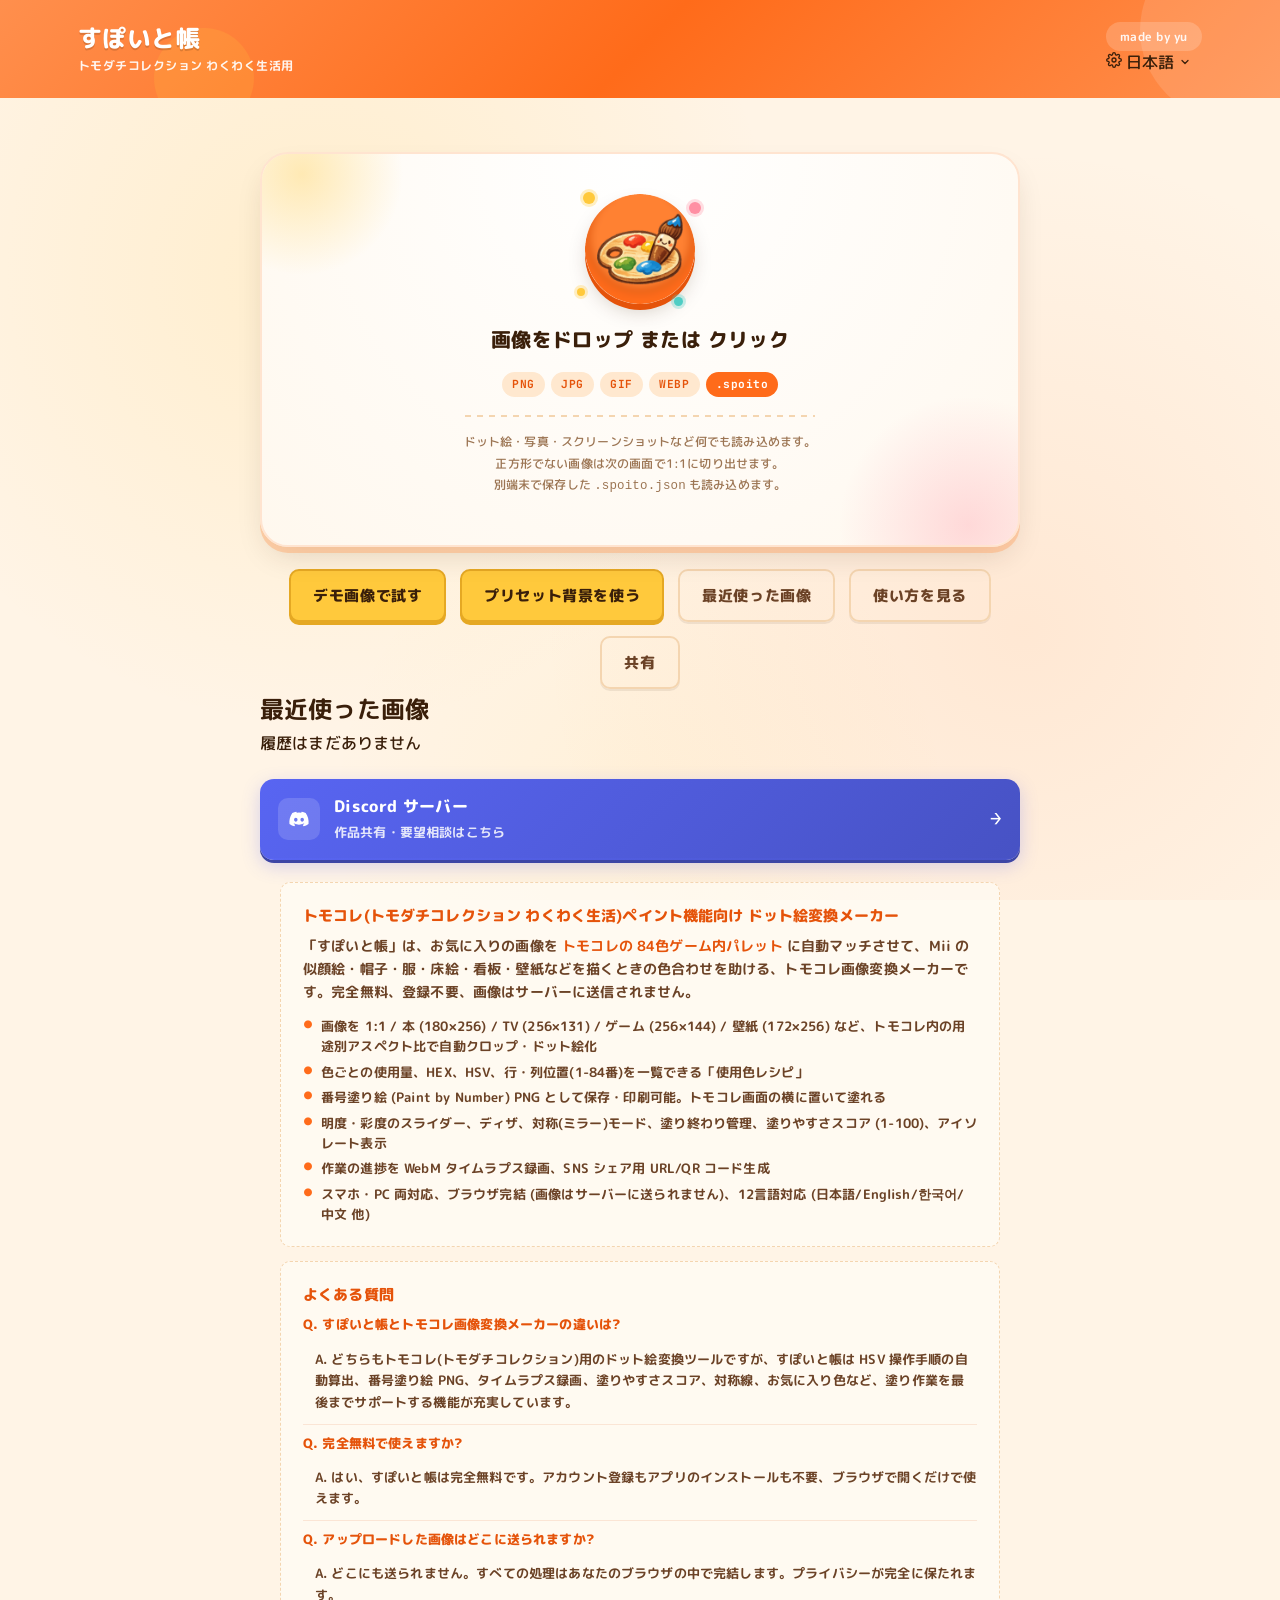
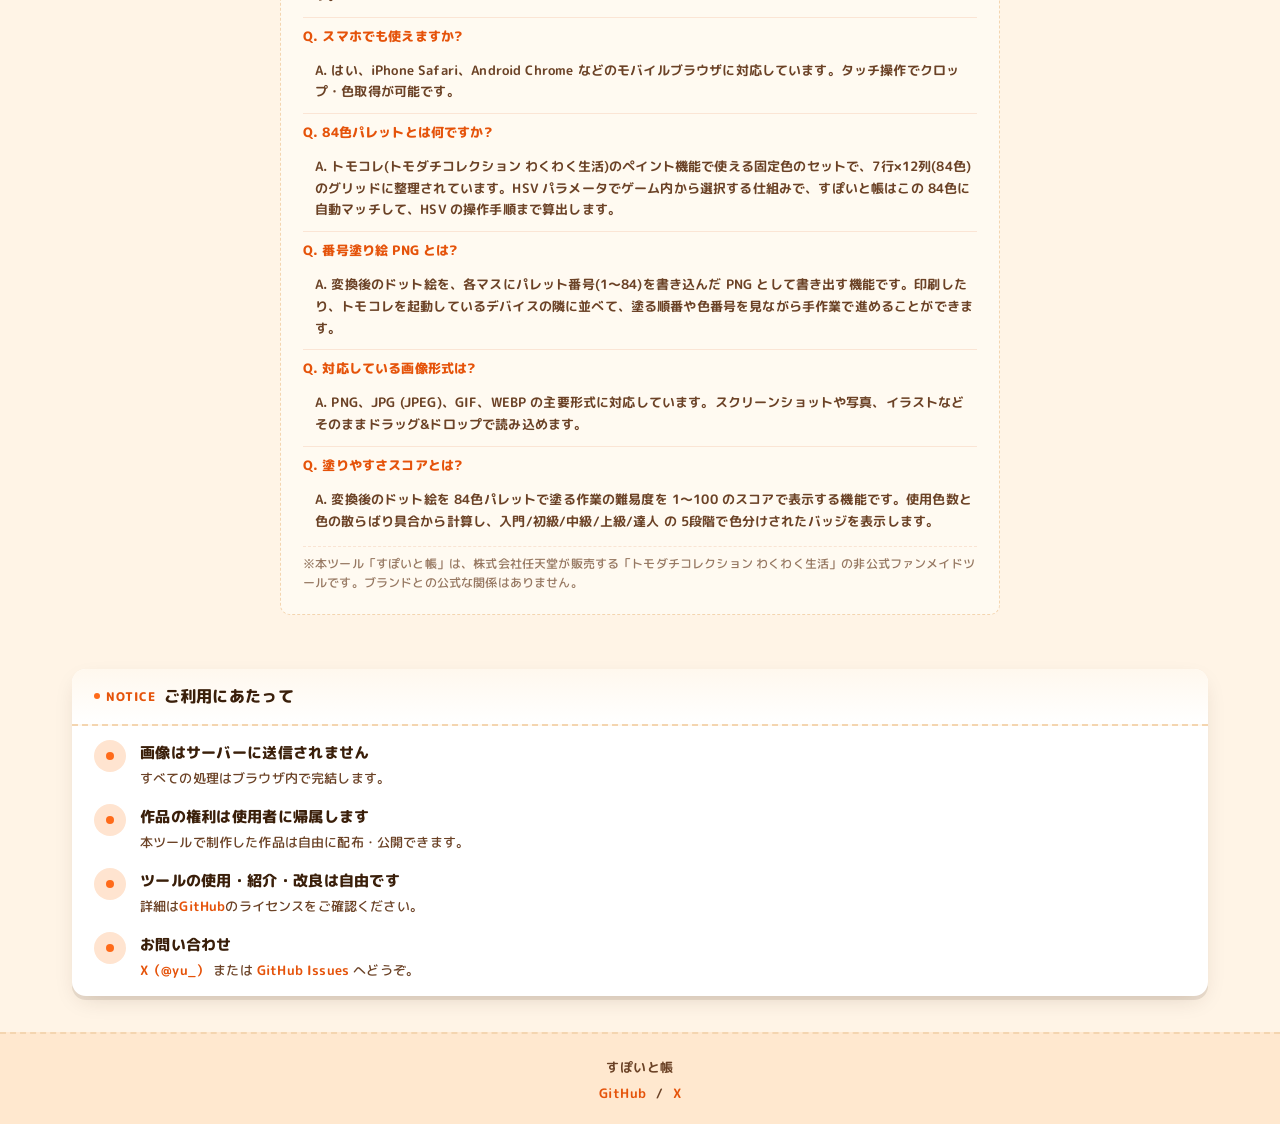
==== index.html @ 7e0ef1f4 "Add files via upload" ====
<!DOCTYPE html>
<html lang="ja">
<head>
  <meta charset="UTF-8">
  <meta name="viewport" content="width=device-width, initial-scale=1.0, viewport-fit=cover">
  <meta name="theme-color" content="#FF6B1A">
  <title data-i18n="meta.title">トモコレ ドット絵変換メーカー｜すぽいと帳【無料・84色パレット】</title>
  <meta name="description" content="トモコレ(トモダチコレクション わくわく生活)の84色パレット対応 ドット絵変換メーカー。画像をワンクリックで Mii 似顔絵・帽子・服・床絵・看板・壁紙用のドット絵に。HSV手順自動算出・番号塗り絵PNG・タイムラプス録画・塗りやすさスコア・対称線・12言語。スマホ対応、ブラウザ完結、画像はサーバーに送られません。完全無料。Tomodachi Life paint palette converter.">
  <meta name="keywords" content="トモコレ,トモダチコレクション,トモコレ ドット絵,トモコレ 画像変換,トモコレ 似顔絵,トモコレ パレット,Tomodachi Life,トモダチライフ,わくわく生活,Mii,似顔絵,ペイント,paint,ペイントツール,パレット,palette,84色,84 colors,ドット絵,pixel art,ピクセルアート,画像変換メーカー,ドット絵変換,ドット絵メーカー,カラーピッカー,color picker,スポイト,spoito,すぽいと,HSV,RGB,HEX,番号塗り絵,paint by number,PBN,色変換,color converter,画像変換,image converter,quantize,quantization,3DS,Nintendo,ペイント機能,カラーパレット,似顔絵 作り方,看板 作り方,壁紙 作り方,服 デザイン,帽子 デザイン,ドット絵 ジェネレーター,pixel art generator,无料,オンラインツール,無料">
  <meta name="author" content="yu08083">
  <meta name="robots" content="index, follow">
  <meta name="googlebot" content="index, follow">

  <link rel="canonical" href="https://yu08083.github.io/Tomodachi-Life-Palette-Tool/">

  <link rel="alternate" hreflang="ja"    href="https://yu08083.github.io/Tomodachi-Life-Palette-Tool/?lang=ja">
  <link rel="alternate" hreflang="en"    href="https://yu08083.github.io/Tomodachi-Life-Palette-Tool/?lang=en">
  <link rel="alternate" hreflang="ko"    href="https://yu08083.github.io/Tomodachi-Life-Palette-Tool/?lang=ko">
  <link rel="alternate" hreflang="fr"    href="https://yu08083.github.io/Tomodachi-Life-Palette-Tool/?lang=fr">
  <link rel="alternate" hreflang="es"    href="https://yu08083.github.io/Tomodachi-Life-Palette-Tool/?lang=es">
  <link rel="alternate" hreflang="zh-TW" href="https://yu08083.github.io/Tomodachi-Life-Palette-Tool/?lang=zh-TW">
  <link rel="alternate" hreflang="zh-CN" href="https://yu08083.github.io/Tomodachi-Life-Palette-Tool/?lang=zh-CN">
  <link rel="alternate" hreflang="de"    href="https://yu08083.github.io/Tomodachi-Life-Palette-Tool/?lang=de">
  <link rel="alternate" hreflang="it"    href="https://yu08083.github.io/Tomodachi-Life-Palette-Tool/?lang=it">
  <link rel="alternate" hreflang="nl"    href="https://yu08083.github.io/Tomodachi-Life-Palette-Tool/?lang=nl">
  <link rel="alternate" hreflang="pt-BR" href="https://yu08083.github.io/Tomodachi-Life-Palette-Tool/?lang=pt-BR">
  <link rel="alternate" hreflang="ru"    href="https://yu08083.github.io/Tomodachi-Life-Palette-Tool/?lang=ru">
  <link rel="alternate" hreflang="x-default" href="https://yu08083.github.io/Tomodachi-Life-Palette-Tool/">

  <meta property="og:type" content="website">
  <meta property="og:site_name" content="すぽいと帳">
  <meta property="og:title" content="トモコレ ドット絵変換メーカー｜すぽいと帳【無料・84色パレット】">
  <meta property="og:description" content="トモコレのペイント機能用、無料の画像→84色パレット変換ツール。Mii 似顔絵・帽子・服・床絵・看板に。HSV 手順、番号塗り絵 PNG、対称線、塗りやすさスコア、タイムラプス録画、12言語対応、ブラウザ完結。">
  <meta property="og:url" content="https://yu08083.github.io/Tomodachi-Life-Palette-Tool/">
  <meta property="og:image" content="https://yu08083.github.io/Tomodachi-Life-Palette-Tool/assets/ogp.png?v=3">
  <meta property="og:image:width" content="1200">
  <meta property="og:image:height" content="630">
  <meta property="og:image:alt" content="すぽいと帳 - Spoito-cho - Palette tool for Tomodachi Life">
  <meta property="og:locale" content="ja_JP">
  <meta property="og:locale:alternate" content="en_US">
  <meta property="og:locale:alternate" content="ko_KR">
  <meta property="og:locale:alternate" content="fr_FR">
  <meta property="og:locale:alternate" content="es_ES">
  <meta property="og:locale:alternate" content="zh_TW">
  <meta property="og:locale:alternate" content="zh_CN">
  <meta property="og:locale:alternate" content="de_DE">
  <meta property="og:locale:alternate" content="it_IT">
  <meta property="og:locale:alternate" content="nl_NL">
  <meta property="og:locale:alternate" content="pt_BR">
  <meta property="og:locale:alternate" content="ru_RU">

  <meta name="twitter:card" content="summary_large_image">
  <meta name="twitter:site" content="@yu_">
  <meta name="twitter:creator" content="@yu_">
  <meta name="twitter:title" content="トモコレ ドット絵変換メーカー｜すぽいと帳【無料・84色パレット】">
  <meta name="twitter:description" content="トモコレ ペイント機能用の画像→ドット絵 変換ツール。Mii 似顔絵・帽子・服・床絵・看板に。84色パレット、番号塗り絵、対称線、難易度スコア、タイムラプス録画。12言語、ブラウザ完結。">
  <meta name="twitter:image" content="https://yu08083.github.io/Tomodachi-Life-Palette-Tool/assets/ogp.png?v=3">
  <meta name="twitter:image:alt" content="すぽいと帳 - Spoito-cho - Palette tool for Tomodachi Life">

  <script type="application/ld+json">
  {
    "@context": "https://schema.org",
    "@type": "WebApplication",
    "name": "すぽいと帳",
    "alternateName": ["Spoito-cho", "Tomodachi Life Palette Tool", "トモダチコレクション ペイント変換", "Tomodachi Life Paint Converter"],
    "url": "https://yu08083.github.io/Tomodachi-Life-Palette-Tool/",
    "description": "トモダチコレクション わくわく生活のペイント機能向け、無料の画像→ドット絵パレット変換ツール。Mii 似顔絵・帽子・服・床絵・看板に。84色パレット自動マッチ、HSV手順、番号塗り絵PNG、明度・彩度調整、グリッド・ルーラー・対称線・塗りやすさスコア・タイムラプス録画。スマホ対応、ブラウザ完結、12言語。",
    "applicationCategory": "DesignApplication",
    "applicationSubCategory": "PixelArtTool",
    "operatingSystem": "Any",
    "browserRequirements": "Requires JavaScript",
    "inLanguage": ["ja", "en", "ko", "fr", "es", "zh-TW", "zh-CN", "de", "it", "nl", "pt-BR", "ru"],
    "keywords": "トモダチコレクション,トモコレ,Tomodachi Life,Mii,ペイント,84色,パレット,ドット絵,pixel art,カラーピッカー,paint by number,番号塗り絵,色変換,quantization",
    "featureList": [
      "84-color palette quantization",
      "Paint-by-numbers PNG export",
      "HSV brightness and saturation adjustment",
      "Mirror axis overlay for symmetric painting",
      "Color isolation and done-tracking",
      "Difficulty score 1-100",
      "WebM time-lapse recording",
      "12-language interface",
      "Browser-only - images never uploaded"
    ],
    "offers": {
      "@type": "Offer",
      "price": "0",
      "priceCurrency": "JPY"
    },
    "author": {
      "@type": "Person",
      "name": "yu08083",
      "url": "https://x.com/yu_"
    },
    "license": "https://github.com/Yu08083/Tomodachi-Life-Palette-Tool/blob/main/LICENSE",
    "image": "https://yu08083.github.io/Tomodachi-Life-Palette-Tool/assets/ogp.png?v=3"
  }
  </script>

  <script type="application/ld+json">
  {
    "@context": "https://schema.org",
    "@type": "WebSite",
    "name": "すぽいと帳",
    "alternateName": "Spoito-cho",
    "url": "https://yu08083.github.io/Tomodachi-Life-Palette-Tool/",
    "inLanguage": ["ja", "en", "ko", "fr", "es", "zh-TW", "zh-CN", "de", "it", "nl", "pt-BR", "ru"],
    "publisher": {
      "@type": "Person",
      "name": "yu08083",
      "url": "https://x.com/yu_",
      "sameAs": [
        "https://x.com/yu_",
        "https://github.com/Yu08083"
      ]
    },
    "sameAs": [
      "https://github.com/Yu08083/Tomodachi-Life-Palette-Tool",
      "https://discord.gg/3tqgcAwVF7"
    ]
  }
  </script>

  <script type="application/ld+json">
  {
    "@context": "https://schema.org",
    "@type": "FAQPage",
    "mainEntity": [
      {
        "@type": "Question",
        "name": "すぽいと帳と他のトモコレ画像変換メーカーとの違いは?",
        "acceptedAnswer": {
          "@type": "Answer",
          "text": "すぽいと帳は、トモコレ(トモダチコレクション)用ドット絵変換ツールの中でも、HSV 操作手順の自動算出、番号塗り絵 PNG、タイムラプス録画、塗りやすさスコア (1-100)、対称(ミラー)モード、お気に入り色、塗り終わり管理、アイソレート表示、12言語対応など、塗り作業を最後までサポートする機能が充実しています。完全無料、登録不要、画像はサーバーに送信されません。"
        }
      },
      {
        "@type": "Question",
        "name": "すぽいと帳ってどんなツールですか?",
        "acceptedAnswer": {
          "@type": "Answer",
          "text": "「すぽいと帳」は、トモコレ(トモダチコレクション わくわく生活)のペイント機能向けに、画像をゲーム内 84色パレットへ自動変換する無料 Web ツールです。Mii の似顔絵、帽子、服、床絵、看板、壁紙などの色合わせを助けます。"
        }
      },
      {
        "@type": "Question",
        "name": "アップロードした画像はサーバーに送信されますか?",
        "acceptedAnswer": {
          "@type": "Answer",
          "text": "いいえ。すべての処理はブラウザ内で完結します。画像が外部に送られることは一切なく、プライバシーが保たれます。"
        }
      },
      {
        "@type": "Question",
        "name": "スマートフォンでも使えますか?",
        "acceptedAnswer": {
          "@type": "Answer",
          "text": "はい。iOS Safari、Android Chrome などのモバイルブラウザで動作するレスポンシブ設計です。タッチでクロップ・色取得が行えます。"
        }
      },
      {
        "@type": "Question",
        "name": "対応している言語は?",
        "acceptedAnswer": {
          "@type": "Answer",
          "text": "日本語、英語、韓国語、フランス語、スペイン語、繁体字中国語、簡体字中国語、ドイツ語、イタリア語、オランダ語、ブラジル ポルトガル語、ロシア語の 12 言語に対応しています。"
        }
      },
      {
        "@type": "Question",
        "name": "番号塗り絵 (Paint by Number) PNG とは何ですか?",
        "acceptedAnswer": {
          "@type": "Answer",
          "text": "変換後の画像を、マス目ごとにパレット番号 (1〜84) が書かれた PNG として書き出す機能です。印刷したりゲーム画面の隣に並べたりして、塗る順番や対応色を見ながら作業できます。"
        }
      },
      {
        "@type": "Question",
        "name": "料金はかかりますか?",
        "acceptedAnswer": {
          "@type": "Answer",
          "text": "完全に無料です。アカウント登録も不要で、ブラウザでサイトを開くだけで使えます。"
        }
      },
      {
        "@type": "Question",
        "name": "塗りやすさスコアとは何ですか?",
        "acceptedAnswer": {
          "@type": "Answer",
          "text": "1〜100 のスコアで、その画像を 84色パレットで塗る作業の大変さを推定する目安です。使用色数 × 色の散らばり具合から計算し、入門・初級・中級・上級・達人の 5 段階で色分け表示されます。"
        }
      }
    ]
  }
  </script>

  <script type="application/ld+json">
  {
    "@context": "https://schema.org",
    "@type": "HowTo",
    "name": "トモダチコレクション ペイント機能で写真をドット絵化する手順",
    "description": "画像をトモダチコレクション わくわく生活のペイント機能で再現できる 84色パレットのドット絵に変換する手順。",
    "totalTime": "PT5M",
    "tool": [{ "@type": "HowToTool", "name": "すぽいと帳 (Web ブラウザ)" }],
    "step": [
      {
        "@type": "HowToStep",
        "position": 1,
        "name": "画像を読み込む",
        "text": "ホーム画面に画像をドラッグ&ドロップするか、ボタンから選択して読み込みます。PNG / JPG / GIF / WEBP に対応。"
      },
      {
        "@type": "HowToStep",
        "position": 2,
        "name": "クロップ (切り出し)",
        "text": "1:1 や本 (180×256) などゲーム内サイズに合わせてアスペクト比を選び、ハンドルで範囲を調整します。"
      },
      {
        "@type": "HowToStep",
        "position": 3,
        "name": "ブラシサイズと調整",
        "text": "ブラシサイズ (4〜32px) を選択。必要に応じて明度・彩度スライダーやディザ設定で色のニュアンスを調整します。"
      },
      {
        "@type": "HowToStep",
        "position": 4,
        "name": "ゲームパレット変換タブで確認",
        "text": "ゲームパレット変換タブに切り替えて、84色マッチ後のドット絵プレビューと、各色のセル数・HEX・行列位置を「使用色レシピ」で確認します。"
      },
      {
        "@type": "HowToStep",
        "position": 5,
        "name": "ドット絵 / 番号塗り絵を保存",
        "text": "ドット絵 PNG または番号塗り絵 PNG をダウンロードし、ゲーム画面の隣で見ながら塗ります。タイムラプス録画も可能です。"
      }
    ]
  }
  </script>

  <link rel="icon" href="https://yu08083.github.io/Tomodachi-Life-Palette-Tool/assets/favicon.png">
  <link rel="icon" type="image/png" sizes="32x32" href="https://yu08083.github.io/Tomodachi-Life-Palette-Tool/assets/favicon-32.png">
  <link rel="icon" type="image/png" sizes="180x180" href="https://yu08083.github.io/Tomodachi-Life-Palette-Tool/assets/favicon-180.png">
  <link rel="icon" type="image/png" sizes="512x512" href="https://yu08083.github.io/Tomodachi-Life-Palette-Tool/assets/favicon.png">
  <link rel="apple-touch-icon" href="https://yu08083.github.io/Tomodachi-Life-Palette-Tool/assets/apple-touch-icon-180.png">
  <link rel="shortcut icon" href="https://yu08083.github.io/Tomodachi-Life-Palette-Tool/assets/favicon.png">
  <link rel="manifest" href="./manifest.json">
  <meta name="apple-mobile-web-app-capable" content="yes">
  <meta name="apple-mobile-web-app-status-bar-style" content="default">
  <meta name="apple-mobile-web-app-title" content="すぽいと帳">
  <meta name="mobile-web-app-capable" content="yes">

  <link rel="preconnect" href="https://fonts.googleapis.com">
  <link rel="preconnect" href="https://fonts.gstatic.com" crossorigin>
  <link rel="dns-prefetch" href="https://fonts.googleapis.com">
  <link rel="dns-prefetch" href="https://fonts.gstatic.com">
  <link rel="preload" as="image" href="./assets/favicon.png" fetchpriority="high">
  <link href="https://fonts.googleapis.com/css2?family=M+PLUS+Rounded+1c:wght@500;700;800&family=JetBrains+Mono:wght@500;700;800&display=swap" rel="stylesheet">

  <link rel="stylesheet" href="./css/base/base.css">
  <link rel="stylesheet" href="./css/base/header.css">
  <link rel="stylesheet" href="./css/layout/panels.css">
  <link rel="stylesheet" href="./css/layout/modal.css">
  <link rel="stylesheet" href="./css/features/upload.css">
  <link rel="stylesheet" href="./css/features/crop.css">
  <link rel="stylesheet" href="./css/features/bg-preset.css">
  <link rel="stylesheet" href="./css/features/canvas.css">
  <link rel="stylesheet" href="./css/features/view-mode.css">
  <link rel="stylesheet" href="./css/features/color-info.css">
  <link rel="stylesheet" href="./css/features/palette.css">
  <link rel="stylesheet" href="./css/features/fullcolor.css">
  <link rel="stylesheet" href="./css/features/recipe.css">
  <link rel="stylesheet" href="./css/features/favorites.css">
  <link rel="stylesheet" href="./css/features/history.css">
  <link rel="stylesheet" href="./css/features/share.css">
  <link rel="stylesheet" href="./css/features/notice.css">
  <link rel="stylesheet" href="./css/layout/mobile.css">
</head>
<body>
  <noscript>
    <div style="max-width:680px;margin:24px auto;padding:24px;background:#FFFCF6;border:2px dashed #FF6B1A;border-radius:12px;font-family:sans-serif;line-height:1.7;color:#3A1F0A">
      <h1 style="margin-top:0;color:#D64004">すぽいと帳 — トモダチコレクション パレット変換ツール</h1>
      <p>このツールは <strong>JavaScript が有効なブラウザ</strong> でご利用ください。</p>
      <p>「すぽいと帳」は、画像をトモダチコレクション わくわく生活の <strong>84色ゲーム内パレット</strong> に自動マッチングする無料 Web ツールです。Mii の似顔絵・帽子・服・床絵・看板・壁紙などをトモコレで描くときの色合わせに便利です。</p>
      <ul>
        <li>画像を 84色パレットへ自動変換</li>
        <li>色ごとの使用量・HEX・行列位置を表示する使用色レシピ</li>
        <li>番号塗り絵 (Paint by Number) PNG 出力</li>
        <li>明度・彩度・ディザ・対称線・塗りやすさスコア</li>
        <li>WebM タイムラプス録画</li>
        <li>スマホ対応、画像はサーバーに送信されません、12言語</li>
      </ul>
      <p>詳細・ソースコード: <a href="https://github.com/Yu08083/Tomodachi-Life-Palette-Tool">GitHub</a></p>
    </div>
  </noscript>

  <header>
    <div class="header-inner">
      <div class="header-title">
        <h1 data-i18n="header.title">すぽいと帳</h1>
        <span class="subtitle" data-i18n="header.subtitle">トモダチコレクション わくわく生活用</span>
      </div>
      <div class="header-tools">
        <span class="header-meta" data-i18n="header.madeBy">made by yu</span>
        <div class="lang-switch" data-i18n-attr-aria-label="lang.label" aria-label="Language">
          <button type="button" class="lang-toggle" aria-haspopup="true" aria-expanded="false" data-i18n-attr-aria-label="lang.label">
            <svg class="lang-icon" width="16" height="16" viewBox="0 0 24 24" fill="none" stroke="currentColor" stroke-width="2" stroke-linecap="round" stroke-linejoin="round" aria-hidden="true">
              <circle cx="12" cy="12" r="3"></circle>
              <path d="M19.4 15a1.65 1.65 0 0 0 .33 1.82l.06.06a2 2 0 0 1 0 2.83 2 2 0 0 1-2.83 0l-.06-.06a1.65 1.65 0 0 0-1.82-.33 1.65 1.65 0 0 0-1 1.51V21a2 2 0 0 1-2 2 2 2 0 0 1-2-2v-.09A1.65 1.65 0 0 0 9 19.4a1.65 1.65 0 0 0-1.82.33l-.06.06a2 2 0 0 1-2.83 0 2 2 0 0 1 0-2.83l.06-.06a1.65 1.65 0 0 0 .33-1.82 1.65 1.65 0 0 0-1.51-1H3a2 2 0 0 1-2-2 2 2 0 0 1 2-2h.09A1.65 1.65 0 0 0 4.6 9a1.65 1.65 0 0 0-.33-1.82l-.06-.06a2 2 0 0 1 0-2.83 2 2 0 0 1 2.83 0l.06.06a1.65 1.65 0 0 0 1.82.33H9a1.65 1.65 0 0 0 1-1.51V3a2 2 0 0 1 2-2 2 2 0 0 1 2 2v.09a1.65 1.65 0 0 0 1 1.51 1.65 1.65 0 0 0 1.82-.33l.06-.06a2 2 0 0 1 2.83 0 2 2 0 0 1 0 2.83l-.06.06a1.65 1.65 0 0 0-.33 1.82V9a1.65 1.65 0 0 0 1.51 1H21a2 2 0 0 1 2 2 2 2 0 0 1-2 2h-.09a1.65 1.65 0 0 0-1.51 1z"></path>
            </svg>
            <span class="lang-current" lang="ja">日本語</span>
            <svg class="lang-caret" width="12" height="12" viewBox="0 0 24 24" fill="none" stroke="currentColor" stroke-width="2.5" stroke-linecap="round" stroke-linejoin="round" aria-hidden="true">
              <polyline points="6 9 12 15 18 9"></polyline>
            </svg>
          </button>
          <div class="lang-menu" role="menu"></div>
        </div>
      </div>
    </div>
  </header>

  <main>
    <section id="upload-section">
      <div id="drop-zone">
        <div class="drop-icon">
          <img class="drop-icon-img" src="./assets/favicon.png" alt="すぽいと帳 アイコン - トモダチコレクション パレット変換ツール" width="80" height="80" decoding="async">
          <span class="drop-sparkle s1"></span>
          <span class="drop-sparkle s2"></span>
          <span class="drop-sparkle s3"></span>
          <span class="drop-sparkle s4"></span>
        </div>
        <p class="drop-title" data-i18n="upload.drop">画像をドロップ または クリック</p>
        <div class="drop-format-tags">
          <span class="format-tag">PNG</span>
          <span class="format-tag">JPG</span>
          <span class="format-tag">GIF</span>
          <span class="format-tag">WEBP</span>
          <span class="format-tag format-tag-special">.spoito</span>
        </div>
        <div class="drop-divider"></div>
        <p class="drop-note" data-i18n-html="upload.noteHtml">
          ドット絵・写真・スクリーンショットなど何でも読み込めます。<br>
          正方形でない画像は次の画面で1:1に切り出せます。<br>
          別端末で保存した <code>.spoito.json</code> も読み込めます。
        </p>
        <input type="file" id="file-input" accept="image/*,.json,application/json" hidden>
      </div>
      <div class="top-buttons">
        <button class="btn accent" id="demo-btn" data-i18n="upload.demo">デモ画像で試す</button>
        <button class="btn accent" id="bg-preset-mode-btn" data-i18n="bg.openMode">プリセット背景を使う</button>
        <button class="btn ghost" onclick="openModal('modal-history')" data-i18n="history.title" id="history-open-btn">最近使った画像</button>
        <button class="btn ghost" onclick="openModal('modal-guide')" data-i18n="upload.guide">使い方を見る</button>
        <button class="btn ghost" id="share-btn-top" onclick="openModal('modal-share')" data-i18n="share.button">共有</button>
      </div>

      <div id="history-section" class="history-section history-empty-state">
        <div class="history-header">
          <h2 class="history-title" data-i18n="history.title">最近使った画像</h2>
          <button type="button" id="history-clear-btn" class="history-clear-btn hidden" data-i18n="history.clear">履歴をすべて削除</button>
        </div>
        <p id="history-empty" class="history-empty" data-i18n="history.empty">履歴はまだありません</p>
        <div id="history-list" class="history-list"></div>
      </div>

      <a class="discord-banner" href="https://discord.gg/3tqgcAwVF7" target="_blank" rel="noopener">
        <span class="discord-banner-icon" aria-hidden="true">
          <svg viewBox="0 0 24 24" width="22" height="22" fill="currentColor"><path d="M19.27 5.33C17.94 4.71 16.5 4.26 15 4a.09.09 0 0 0-.07.03c-.18.33-.39.76-.53 1.09a16.09 16.09 0 0 0-4.8 0c-.14-.34-.35-.76-.54-1.09c-.01-.02-.04-.03-.07-.03c-1.5.26-2.93.71-4.27 1.33c-.01 0-.02.01-.03.02c-2.72 4.07-3.47 8.03-3.1 11.95c0 .02.01.04.03.05c1.8 1.32 3.53 2.12 5.24 2.65c.03.01.06 0 .07-.02c.4-.55.76-1.13 1.07-1.74c.02-.04 0-.08-.04-.09c-.57-.22-1.11-.48-1.64-.78c-.04-.02-.04-.08-.01-.11c.11-.08.22-.17.33-.25c.02-.02.05-.02.07-.01c3.44 1.57 7.15 1.57 10.55 0c.02-.01.05-.01.07.01c.11.09.22.17.33.26c.04.03.04.09-.01.11c-.52.31-1.07.56-1.64.78c-.04.01-.05.06-.04.09c.32.61.68 1.19 1.07 1.74c.03.01.06.02.09.01c1.72-.53 3.45-1.33 5.25-2.65c.02-.01.03-.03.03-.05c.44-4.53-.73-8.46-3.1-11.95c-.01-.01-.02-.02-.04-.02zM8.52 14.91c-1.03 0-1.89-.95-1.89-2.12s.84-2.12 1.89-2.12c1.06 0 1.9.96 1.89 2.12c0 1.17-.84 2.12-1.89 2.12zm6.97 0c-1.03 0-1.89-.95-1.89-2.12s.84-2.12 1.89-2.12c1.06 0 1.9.96 1.89 2.12c0 1.17-.83 2.12-1.89 2.12z"/></svg>
        </span>
        <span class="discord-banner-text">
          <span class="discord-banner-title" data-i18n="upload.discordTitle">Discord サーバー</span>
          <span class="discord-banner-sub" data-i18n="upload.discordSub">作品共有・要望相談はこちら</span>
        </span>
        <span class="discord-banner-arrow" aria-hidden="true">→</span>
      </a>

      <section class="seo-intro">
        <h2 class="seo-intro-h" data-i18n="seo.heading">トモコレ(トモダチコレクション わくわく生活)ペイント機能向け ドット絵変換メーカー</h2>
        <p class="seo-intro-lead" data-i18n-html="seo.lead">「すぽいと帳」は、お気に入りの画像を <strong>トモコレの 84色ゲーム内パレット</strong> に自動マッチさせて、Mii の似顔絵・帽子・服・床絵・看板・壁紙などを描くときの色合わせを助ける、トモコレ画像変換メーカーです。完全無料、登録不要、画像はサーバーに送信されません。</p>
        <ul class="seo-feature-list">
          <li data-i18n-html="seo.f1">画像を <strong>1:1 / 本 (180×256) / TV (256×131) / ゲーム (256×144) / 壁紙 (172×256)</strong> など、トモコレ内の用途別アスペクト比で自動クロップ・ドット絵化</li>
          <li data-i18n="seo.f2">色ごとの使用量、HEX、HSV、行・列位置(1-84番)を一覧できる「使用色レシピ」</li>
          <li data-i18n-html="seo.f3"><strong>番号塗り絵 (Paint by Number) PNG</strong> として保存・印刷可能。トモコレ画面の横に置いて塗れる</li>
          <li data-i18n="seo.f4">明度・彩度のスライダー、ディザ、対称(ミラー)モード、塗り終わり管理、塗りやすさスコア (1-100)、アイソレート表示</li>
          <li data-i18n-html="seo.f5">作業の進捗を <strong>WebM タイムラプス録画</strong>、SNS シェア用 URL/QR コード生成</li>
          <li data-i18n="seo.f6">スマホ・PC 両対応、ブラウザ完結 (画像はサーバーに送られません)、12言語対応 (日本語/English/한국어/中文 他)</li>
        </ul>
      </section>

      <section class="seo-faq" aria-labelledby="seo-faq-h">
        <h2 id="seo-faq-h" class="seo-intro-h" data-i18n="seoFaq.heading">よくある質問</h2>
        <dl class="seo-faq-list">
          <dt data-i18n="seoFaq.q1">Q. すぽいと帳とトモコレ画像変換メーカーの違いは?</dt>
          <dd data-i18n="seoFaq.a1">A. どちらもトモコレ(トモダチコレクション)用のドット絵変換ツールですが、すぽいと帳は HSV 操作手順の自動算出、番号塗り絵 PNG、タイムラプス録画、塗りやすさスコア、対称線、お気に入り色など、塗り作業を最後までサポートする機能が充実しています。</dd>

          <dt data-i18n="seoFaq.q2">Q. 完全無料で使えますか?</dt>
          <dd data-i18n="seoFaq.a2">A. はい、すぽいと帳は完全無料です。アカウント登録もアプリのインストールも不要、ブラウザで開くだけで使えます。</dd>

          <dt data-i18n="seoFaq.q3">Q. アップロードした画像はどこに送られますか?</dt>
          <dd data-i18n="seoFaq.a3">A. どこにも送られません。すべての処理はあなたのブラウザの中で完結します。プライバシーが完全に保たれます。</dd>

          <dt data-i18n="seoFaq.q4">Q. スマホでも使えますか?</dt>
          <dd data-i18n="seoFaq.a4">A. はい、iPhone Safari、Android Chrome などのモバイルブラウザに対応しています。タッチ操作でクロップ・色取得が可能です。</dd>

          <dt data-i18n="seoFaq.q5">Q. 84色パレットとは何ですか?</dt>
          <dd data-i18n="seoFaq.a5">A. トモコレ(トモダチコレクション わくわく生活)のペイント機能で使える固定色のセットで、7行×12列(84色)のグリッドに整理されています。HSV パラメータでゲーム内から選択する仕組みで、すぽいと帳はこの 84色に自動マッチして、HSV の操作手順まで算出します。</dd>

          <dt data-i18n="seoFaq.q6">Q. 番号塗り絵 PNG とは?</dt>
          <dd data-i18n="seoFaq.a6">A. 変換後のドット絵を、各マスにパレット番号(1〜84)を書き込んだ PNG として書き出す機能です。印刷したり、トモコレを起動しているデバイスの隣に並べて、塗る順番や色番号を見ながら手作業で進めることができます。</dd>

          <dt data-i18n="seoFaq.q7">Q. 対応している画像形式は?</dt>
          <dd data-i18n="seoFaq.a7">A. PNG、JPG (JPEG)、GIF、WEBP の主要形式に対応しています。スクリーンショットや写真、イラストなどそのままドラッグ&ドロップで読み込めます。</dd>

          <dt data-i18n="seoFaq.q8">Q. 塗りやすさスコアとは?</dt>
          <dd data-i18n="seoFaq.a8">A. 変換後のドット絵を 84色パレットで塗る作業の難易度を 1〜100 のスコアで表示する機能です。使用色数と色の散らばり具合から計算し、入門/初級/中級/上級/達人 の 5段階で色分けされたバッジを表示します。</dd>
        </dl>
        <p class="seo-faq-note" data-i18n="seoFaq.note">※本ツール「すぽいと帳」は、株式会社任天堂が販売する「トモダチコレクション わくわく生活」の非公式ファンメイドツールです。ブランドとの公式な関係はありません。</p>
      </section>
    </section>

    <section id="crop-section" class="hidden">
      <div class="crop-panel">
        <div class="crop-header">
          <span class="label" data-i18n="crop.label">CROP</span>
          <h2 data-i18n="crop.title">画像を切り出す</h2>
          <p data-i18n-html="crop.descHtml">角の□ハンドルでサイズ変更、内側ドラッグで位置調整。<br>
             下のアスペクト比から、ゲーム内で使う用途に合わせて選んでください。</p>
        </div>
        <div class="crop-info-bar" id="crop-info">---</div>
        <div class="crop-aspect-bar">
          <span class="crop-aspect-label" data-i18n="crop.aspectLabel">アスペクト</span>
          <div class="crop-aspect-buttons">
            <button class="crop-aspect-btn active" data-aspect="1:1"  data-i18n="crop.aspect11">1:1 (256×256)</button>
            <button class="crop-aspect-btn"        data-aspect="book" data-i18n="crop.aspectBook">本 180×256</button>
            <button class="crop-aspect-btn"        data-aspect="tv"   data-i18n="crop.aspectTV">TV 256×131</button>
            <button class="crop-aspect-btn"        data-aspect="game" data-i18n="crop.aspectGame">ゲーム 256×144</button>
            <button class="crop-aspect-btn"        data-aspect="wall" data-i18n="crop.aspectWall">壁紙 172×256</button>
          </div>
        </div>
        <div class="crop-transform-bar">
          <button class="btn small ghost" id="crop-flip-h-btn" data-i18n="crop.flipH">左右反転</button>
          <button class="btn small ghost" id="crop-flip-v-btn" data-i18n="crop.flipV">上下反転</button>
          <button class="btn small ghost" id="crop-rotate-btn" data-i18n="crop.rotate">90°回転</button>
        </div>
        <div id="crop-canvas-wrap">
          <canvas id="crop-canvas"></canvas>
        </div>
        <div class="crop-buttons">
          <button class="btn primary" id="crop-apply-btn"  data-i18n="crop.confirm">この範囲で確定</button>
          <button class="btn"         id="crop-cancel-btn" data-i18n="crop.skip">切り出さずに使う</button>
          <button class="btn ghost tertiary" id="crop-reset-btn" data-i18n="crop.reset">中央リセット</button>
        </div>
      </div>
    </section>

    <section id="bg-preset-section" class="hidden">
      <div class="bg-preset-panel">
        <div class="bg-preset-header">
          <span class="label" data-i18n="bg.label">PRESET</span>
          <h2 data-i18n="bg.title">プリセット背景に画像を貼り付ける</h2>
          <p data-i18n-html="bg.descHtml">プリセット背景を選んで、青い領域ごとに画像をアップロード。<br>
             プレビューの番号付き領域をクリックでも個別アップロードできます。</p>
        </div>

        <div class="bg-preset-pickers">
          <div class="bg-picker-row">
            <label data-i18n="bg.categoryLabel">カテゴリ</label>
            <select id="bg-category-select"></select>
          </div>
          <div class="bg-picker-row">
            <label data-i18n="bg.presetLabel">プリセット</label>
            <select id="bg-preset-select"></select>
          </div>
        </div>

        <div id="bg-preset-preview-wrap">
          <canvas id="bg-preset-preview"></canvas>
        </div>

        <div id="bg-place-toolbar" class="hidden">
          <div class="bg-place-info">
            <span class="bg-place-badge-show" id="bg-place-badge">1</span>
            <span class="bg-place-text">
              <span class="bg-place-title" data-i18n="bg.placeTitle">領域に画像を配置</span>
              <span class="bg-place-hint" data-i18n="bg.placeHint">ドラッグで移動 / ホイール・ピンチで拡縮</span>
            </span>
            <span class="bg-place-filename" id="bg-place-filename"></span>
          </div>
          <div class="bg-place-controls">
            <button class="btn small ghost" id="bg-place-zoom-out" aria-label="zoom out">−</button>
            <button class="btn small ghost" id="bg-place-zoom-in"  aria-label="zoom in">+</button>
            <button class="btn small ghost" id="bg-place-reset"    data-i18n="bg.placeReset">中央</button>
            <button class="btn small"       id="bg-place-cancel"   data-i18n="bg.placeCancel">キャンセル</button>
            <button class="btn small primary" id="bg-place-confirm" data-i18n="bg.placeConfirm">配置確定</button>
          </div>
        </div>

        <div id="bg-preset-slots"></div>

        <div class="bg-preset-controls">
          <label data-i18n="bg.gridLabel">解像度</label>
          <select id="bg-preset-grid">
            <option value="16">16</option>
            <option value="24">24</option>
            <option value="32">32</option>
            <option value="48">48</option>
            <option value="64" selected>64</option>
            <option value="96">96</option>
            <option value="128">128</option>
            <option value="192">192</option>
            <option value="256">256</option>
          </select>
          <label class="bg-dither-toggle">
            <input type="checkbox" id="bg-preset-dither">
            <span data-i18n="bg.dither">ディザ</span>
          </label>
          <button class="btn primary" id="bg-preset-generate" data-i18n="bg.generate">レシピを見る</button>
        </div>

        <div class="bg-preset-bottom">
          <button class="btn ghost" id="bg-preset-back" data-i18n="bg.back">アップロード画面に戻る</button>
        </div>
      </div>
    </section>

    <section id="main-content" class="hidden">
      <div class="content-grid">

        <div class="panel" id="image-panel">
          <div class="panel-header">
            <div class="panel-header-left">
              <span class="panel-title" data-i18n="viewer.labelJa">画像ビューア</span>
              <span class="panel-subtitle" data-i18n="viewer.labelEn">image viewer</span>
            </div>
            <div class="header-controls">
              <div class="mode-toggle">
                <button id="mode-select-btn" class="mode-btn active" onclick="setInteractionMode('select')" data-i18n="viewer.select">選択</button>
                <button id="mode-move-btn"   class="mode-btn"        onclick="setInteractionMode('move')"   data-i18n="viewer.move">移動</button>
              </div>
              <button id="ruler-btn" class="tool-btn" onclick="toggleRuler()" data-i18n="viewer.ruler">ルーラー</button>
              <div class="grid-control">
                <button id="grid-btn"  class="tool-btn" onclick="toggleGrid()"  data-i18n="viewer.grid">グリッド</button>
                <div class="grid-sub-toggle hidden" id="grid-sub-toggle">
                  <button class="grid-sub-btn active" data-sub="8">8</button>
                  <button class="grid-sub-btn"        data-sub="16">16</button>
                </div>
              </div>
              <div class="mirror-control">
                <button id="mirror-btn" class="tool-btn" onclick="toggleMirror()" data-i18n="viewer.mirror">対称</button>
                <div class="mirror-sub-toggle hidden" id="mirror-sub-toggle">
                  <button class="mirror-sub-btn active" data-mirror="v"    title="左右対称">↔</button>
                  <button class="mirror-sub-btn"        data-mirror="h"    title="上下対称">↕</button>
                  <button class="mirror-sub-btn"        data-mirror="both" title="4方向">✚</button>
                </div>
              </div>
              <button id="isolate-btn-header" class="tool-btn isolate-btn isolate-btn-mobile-only" type="button"
                      onclick="toggleIsolate()"
                      data-i18n="color.isolateOffShort">色だけ</button>
              <button id="done-btn-header" class="tool-btn done-btn done-btn-mobile-only" type="button"
                      onclick="toggleDoneColor()"
                      data-i18n="color.markDoneOffShort">塗終</button>
              <button class="tool-btn" onclick="openModal('modal-guide')" data-i18n="viewer.help">使い方</button>
              <button class="tool-btn share-btn-tool" id="share-work-btn" data-i18n="share.shareWork" data-i18n-attr-aria-label="share.shareWork" aria-label="作品を共有">作品を共有</button>
              <div class="zoom-controls">
                <button id="zoom-out" class="zoom-btn" data-i18n-attr-aria-label="aria.zoomOut" aria-label="ズームアウト">−</button>
                <span id="zoom-label">1×</span>
                <button id="zoom-in"  class="zoom-btn" data-i18n-attr-aria-label="aria.zoomIn"  aria-label="ズームイン">＋</button>
              </div>
            </div>
          </div>

          <nav class="view-tabs" aria-label="表示モード切替" role="tablist">
            <button id="view-original-btn"  class="view-tab active" role="tab" aria-selected="true"  data-i18n="view.original">原画</button>
            <button id="view-converted-btn" class="view-tab"        role="tab" aria-selected="false" data-i18n="view.converted">ゲームパレット変換</button>
          </nav>

          <div id="convert-controls" class="hidden">
            <div class="cv-row">
              <span class="cv-label" data-i18n="view.brushSize">ブラシサイズ</span>
              <div class="brush-mode-tabs">
                <button class="brush-mode-tab active" data-mode="pp"     data-i18n="view.brushModePP">ゲーム準拠</button>
                <button class="brush-mode-tab"        data-mode="smooth" data-i18n="view.brushModeSmooth">中間サイズ</button>
              </div>
            </div>
            <div class="brush-row" data-mode="pp">
              <button class="brush-pill"        data-size="64"><span class="brush-dot" style="--d:4px"></span><span class="brush-px">4px</span></button>
              <button class="brush-pill active" data-size="32"><span class="brush-dot" style="--d:8px"></span><span class="brush-px">8px</span></button>
              <button class="brush-pill"        data-size="16"><span class="brush-dot" style="--d:14px"></span><span class="brush-px">16px</span></button>
              <button class="brush-pill"        data-size="8"><span class="brush-dot" style="--d:22px"></span><span class="brush-px">32px</span></button>
            </div>
            <div class="brush-row hidden" data-mode="smooth">
              <button class="brush-pill" data-size="256"><span class="brush-dot" style="--d:2px"></span><span class="brush-px">1px</span></button>
              <button class="brush-pill" data-size="128"><span class="brush-dot" style="--d:3px"></span><span class="brush-px">2px</span></button>
              <button class="brush-pill" data-size="85"><span class="brush-dot" style="--d:4px"></span><span class="brush-px">3px</span></button>
              <button class="brush-pill" data-size="37"><span class="brush-dot" style="--d:7px"></span><span class="brush-px">7px</span></button>
              <button class="brush-pill" data-size="20"><span class="brush-dot" style="--d:12px"></span><span class="brush-px">13px</span></button>
              <button class="brush-pill" data-size="13"><span class="brush-dot" style="--d:18px"></span><span class="brush-px">19px</span></button>
              <button class="brush-pill" data-size="9"><span class="brush-dot" style="--d:22px"></span><span class="brush-px">27px</span></button>
            </div>
            <div class="brush-info">
              <span class="brush-info-text" id="brush-status">ブラシ 8px ・ 32×32マス</span>
              <span class="cv-hint" data-i18n="view.brushHint">小さい＝細かい・大きい＝ざっくり</span>
            </div>
            <div class="cv-row">
              <span class="cv-label" data-i18n="view.ditherLabel">オプション</span>
              <label class="cv-toggle">
                <input type="checkbox" id="dither-toggle">
                <span data-i18n="view.dither">ディザ（誤差拡散）</span>
              </label>
              <label class="cv-toggle">
                <input type="checkbox" id="pbn-grid-toggle">
                <span data-i18n="view.pbnGrid">番号塗り絵にマス目強調</span>
              </label>
              <span class="cv-hint" data-i18n="view.ditherHint">写真やグラデーションは ON 推奨</span>
            </div>
            <div class="cv-row hsv-row">
              <span class="cv-label" data-i18n="view.adjustLabel">画像調整</span>
              <div class="hsv-group">
                <label class="hsv-slider">
                  <span class="hsv-name" data-i18n="view.brightness">明るさ</span>
                  <input type="range" id="brightness-slider" min="-50" max="50" step="1" value="0">
                  <span class="hsv-value" id="brightness-value">0</span>
                </label>
                <label class="hsv-slider">
                  <span class="hsv-name" data-i18n="view.saturation">鮮やかさ</span>
                  <input type="range" id="saturation-slider" min="-50" max="50" step="1" value="0">
                  <span class="hsv-value" id="saturation-value">0</span>
                </label>
                <button id="hsv-reset-btn" class="hsv-reset" data-i18n="view.adjustReset">リセット</button>
              </div>
            </div>
          </div>

          <div class="img-info-bar">
            <span class="info-key" data-i18n="imgInfo.size">SIZE</span><span id="img-info">---</span>
          </div>

          <div class="canvas-selection-pill hidden" id="canvas-selection-pill" aria-hidden="true">
            <span class="csp-swatch" id="csp-swatch"></span>
            <span class="csp-pos" id="csp-pos">-</span>
            <span class="csp-sep">/</span>
            <span class="csp-seq" id="csp-seq">-</span>
          </div>
          <div class="canvas-wrapper" id="canvas-wrapper">
            <div class="canvas-stage" id="canvas-stage">
              <div class="ruler-corner" id="ruler-corner"></div>
              <div class="ruler-top"    id="ruler-top"></div>
              <div class="ruler-left"   id="ruler-left"></div>
              <div class="canvas-frame" id="canvas-frame">
                <canvas id="pixel-canvas"></canvas>
                <canvas id="overlay-canvas" style="pointer-events:none"></canvas>
              </div>
            </div>
          </div>

          <div class="canvas-hint" data-i18n="canvasHint">
            ピクセルをクリック / タップして色を取得
          </div>

          <div class="image-actions">
            <button id="download-btn"     class="btn primary hidden" data-i18n-html="view.savePng">ドット絵を<wbr>保存</button>
            <button id="download-pbn-btn" class="btn accent hidden"  data-i18n-html="view.saveNumbered">番号塗り絵を<wbr>保存</button>
            <button id="timelapse-btn"    class="btn ghost timelapse-btn" type="button" onclick="toggleTimelapse()" data-i18n="view.tlStart">タイムラプス録画</button>
            <span id="tl-elapsed" class="tl-elapsed hidden"></span>
            <button id="recrop-btn"       class="btn ghost hidden"   data-i18n-html="view.recrop">クロップ<wbr>やり直し</button>
            <button id="reset-btn"        class="btn ghost"          data-i18n-html="view.reload">別の画像を<wbr>読み込む</button>
          </div>
        </div>

        <div class="panel" id="info-panel">
          <div class="panel-header">
            <div class="panel-header-left">
              <span class="panel-title" data-i18n="color.labelJa">カラー情報</span>
              <span class="panel-subtitle" data-i18n="color.labelEn">color information</span>
            </div>
          </div>

          <div class="hex-input-bar">
            <label for="hex-input" data-i18n="color.hex">HEX / №</label>
            <input type="text" id="hex-input" placeholder="#FF6B1A or 1-84" autocomplete="off" spellcheck="false">
            <button id="hex-input-btn" class="btn small primary" data-i18n="color.confirm">確認</button>
          </div>

          <div id="no-select-msg">
            <div class="ns-icon"></div>
            <p data-i18n-html="color.hintHtml">左の画像のピクセルをクリック<br>または HEXコードを上に入力してください</p>
          </div>

          <div id="color-info" class="hidden">

            <div class="info-block">
              <div class="info-label">
                <span data-i18n="color.selected">選択した色</span>
                <button class="btn tiny" id="fav-add-btn" style="margin-left:auto;" data-i18n="color.favorite">お気に入りに追加</button>
              </div>
              <div class="selected-color-row">
                <div id="selected-swatch" class="swatch-big"></div>
                <div class="color-codes">
                  <div class="code-row"><span class="code-key">POS</span><span id="pixel-pos" class="code-val">-</span></div>
                  <div class="code-row"><span class="code-key">HEX</span><span id="hex-val"   class="code-val">#------</span></div>
                  <div class="code-row"><span class="code-key">RGB</span><span id="rgb-val"   class="code-val">---,---,---</span></div>
                  <div class="code-row"><span class="code-key">HSV</span><span id="hsv-val"   class="code-val">---°,---,---</span></div>
                </div>
              </div>
              <div class="selected-color-actions">
                <button class="btn small isolate-btn" id="isolate-btn-panel" type="button"
                        onclick="toggleIsolate()"
                        data-i18n="color.isolateOff"
                        data-label-off="この色だけ表示" data-label-on="全色を表示">この色だけ表示</button>
                <button class="btn small done-btn" id="done-btn-panel" type="button"
                        onclick="toggleDoneColor()"
                        data-i18n="color.markDoneOff">塗り終わった</button>
              </div>
            </div>

            <div class="tab-row">
              <button class="tab-btn active" id="tab-palette"   onclick="switchTab('palette')"   data-i18n="palette.tabPalette">カラーパレット</button>
              <button class="tab-btn"        id="tab-fullcolor" onclick="switchTab('fullcolor')" data-i18n="palette.tabFullColor">フルカラー</button>
            </div>

            <div id="mode-palette" class="mode-content">
              <div class="info-block">
                <div class="info-label" data-i18n="palette.nearest">最も近いパレットの色</div>
                <div class="closest-row">
                  <div id="closest-swatch" class="swatch-big"></div>
                  <div class="closest-info">
                    <div class="code-row"><span class="code-key">HEX</span><span id="closest-hex"  class="code-val">#------</span></div>
                    <div class="code-row"><span class="code-key">POS</span><span id="closest-pos"  class="code-val">---</span></div>
                    <div class="code-row"><span class="code-key">DIST</span><span id="closest-dist" class="code-val">---</span></div>
                  </div>
                </div>
              </div>
              <div class="info-block">
                <div class="info-label palette-header">
                  <span class="palette-header-title" data-i18n="palette.title">パレット 84色</span>
                  <label class="palette-toggle">
                    <input type="checkbox" id="palette-show-numbers">
                    <span data-i18n="palette.showNumbers">番号を表示</span>
                  </label>
                  <label class="palette-toggle">
                    <input type="checkbox" id="palette-used-only">
                    <span data-i18n="palette.usedOnly">使用色のみ</span>
                  </label>
                </div>
                <div id="palette-grid" class="palette-grid"></div>
                <p class="palette-note" data-i18n="palette.hint">枠付きが最も近い色。色にhover/タップで該当セルが画像内でハイライト表示されます。</p>
              </div>
            </div>

            <div id="mode-fullcolor" class="mode-content hidden">
              <div class="info-block">
                <div class="info-label" data-i18n="fullcolor.guide">フルカラー ガイド</div>
                <div class="fullcolor-guide">

                  <div class="guide-section">
                    <div class="guide-label"><span class="guide-num">01</span> <span data-i18n="fullcolor.section1">カラー正方形（彩度×明度）</span></div>
                    <div class="sv-square-wrap">
                      <canvas id="sv-canvas"></canvas>
                      <div class="sv-indicator" id="sv-indicator"></div>
                    </div>
                    <div class="sv-labels">
                      <div><span data-i18n="fullcolor.satLeft">← 白/灰（左）</span><span data-i18n="fullcolor.satRight">鮮やか（右） →</span></div>
                      <div><span data-i18n="fullcolor.valTop">↑ 明るい（上）</span><span data-i18n="fullcolor.valBottom">↓ 暗い（下）</span></div>
                    </div>
                    <p class="guide-val">
                      <span data-i18n="fullcolorGuide.satXLabel">彩度（X）：一番左から右へ</span> <strong>約 <span id="sat-presses-r">--</span> <span data-i18n="fullcolorGuide.satXTimes">回</span></strong><br>
                      　<span data-i18n="fullcolorGuide.satXReverseLabel">（一番右から左へ</span> <strong>約 <span id="sat-presses-l">--</span> <span data-i18n="fullcolorGuide.satXReverseTimes">回）</span></strong><br>
                      <span data-i18n="fullcolorGuide.valYLabel">明度（Y）：一番上から下へ</span> <strong>約 <span id="val-presses-d">--</span> <span data-i18n="fullcolorGuide.valYTimes">回</span></strong><br>
                      　<span data-i18n="fullcolorGuide.valYReverseLabel">（一番下から上へ</span> <strong>約 <span id="val-presses-u">--</span> <span data-i18n="fullcolorGuide.valYReverseTimes">回）</span></strong>
                      <span class="guide-note" data-i18n="fullcolorGuide.guideNote">操作回数は100回基準の予測値です。</span>
                    </p>
                  </div>

                  <div class="guide-section">
                    <div class="guide-label"><span class="guide-num">02</span> <span data-i18n="fullcolor.section2">色相スライダー（ZL ⇔ ZR）</span></div>
                    <div class="hue-slider-wrap">
                      <div class="hue-slider-bar" id="hue-bar"></div>
                      <div class="hue-indicator" id="hue-indicator"></div>
                    </div>
                    <div class="hue-labels">
                      <span data-i18n="fullcolorGuide.hueZL0">ZL（赤 0°）</span><span data-i18n="fullcolorGuide.hueZR360">ZR（赤 360°）</span>
                    </div>
                    <p class="guide-val">
                      <span data-i18n="fullcolorGuide.hueLabel">色相:</span> <strong id="hue-num">---</strong>°<br>
                      <span data-i18n="fullcolorGuide.huePressZRLabel">→ 一番左からZRを</span> <strong>約 <span id="hue-presses-r">--</span> <span data-i18n="fullcolorGuide.huePressZRTimes">回 押す</span></strong><br>
                      　<span data-i18n="fullcolorGuide.huePressZLLabel">（一番右からZLなら</span> <strong>約 <span id="hue-presses-l">--</span> <span data-i18n="fullcolorGuide.huePressZLTimes">回）</span></strong>
                    </p>
                  </div>

                  <div class="guide-section">
                    <div class="guide-label">
                      <span class="guide-num">03</span> <span data-i18n="fullcolor.section3">ゲーム内でこの色を選ぶ手順</span>
                      <button class="btn tiny" id="copy-steps-btn" data-i18n="fullcolor.copySteps">手順をコピー</button>
                    </div>
                    <div id="steps-box" class="steps-box"></div>
                  </div>

                </div>
              </div>
            </div>

            <div id="recipe-wrap" class="hidden">
              <div class="recipe-header">
                <div class="info-label" data-i18n="recipe.title">使用色レシピ</div>
                <span class="recipe-summary" id="recipe-summary"></span>
                <span class="done-counter hidden" id="done-counter"></span>
                <span class="difficulty-badge hidden" id="difficulty-badge"></span>
                <button class="btn tiny ghost done-reset-btn hidden" id="done-reset-btn" type="button"
                        onclick="resetDoneColors()"
                        data-i18n="color.doneReset">完了を全て戻す</button>
              </div>
              <div class="recipe-list" id="recipe-list"></div>
              <p class="recipe-foot" data-i18n="recipe.hint">行をhover/タップで画像内の該当セルがハイライトされます。</p>
            </div>

          </div>

          <div id="favorites-wrap">
            <div class="favorites-header">
              <div class="info-label" data-i18n="favorites.title">お気に入り色</div>
              <div class="favorites-actions">
                <span id="favorites-count">0 / 24</span>
                <button class="btn tiny ghost" id="fav-clear-btn" data-i18n="favorites.clear">全削除</button>
              </div>
            </div>
            <div id="favorites-empty" data-i18n="favorites.hint">
              選択中の色を「お気に入りに追加」で記憶できます
            </div>
            <div id="favorites-list" class="favorites-list hidden"></div>
          </div>
        </div>
      </div>
    </section>

    <section id="notice-section">
      <div class="notice-panel">
        <div class="notice-header">
          <span class="label" data-i18n="notice.label">NOTICE</span>
          <h2 data-i18n="notice.title">ご利用にあたって</h2>
        </div>
        <div class="notice-list">

          <article class="notice-item">
            <div class="notice-mark"></div>
            <div class="notice-body">
              <div class="notice-title" data-i18n="notice.noUploadHead">画像はサーバーに送信されません</div>
              <div class="notice-desc"  data-i18n="notice.noUploadBody">すべての処理はブラウザ内で完結します。</div>
            </div>
          </article>

          <article class="notice-item">
            <div class="notice-mark"></div>
            <div class="notice-body">
              <div class="notice-title" data-i18n="notice.rightsHead">作品の権利は使用者に帰属します</div>
              <div class="notice-desc"  data-i18n="notice.rightsBody">本ツールで制作した作品は自由に配布・公開できます。</div>
            </div>
          </article>

          <article class="notice-item">
            <div class="notice-mark"></div>
            <div class="notice-body">
              <div class="notice-title" data-i18n="notice.freeHead">ツールの使用・紹介・改良は自由です</div>
              <div class="notice-desc"  data-i18n-html="notice.freeBodyHtml">詳細は<a href="https://github.com/Yu08083/Tomodachi-Life-Palette-Tool" target="_blank" rel="noopener">GitHub</a>のライセンスをご確認ください。</div>
            </div>
          </article>

          <article class="notice-item">
            <div class="notice-mark"></div>
            <div class="notice-body">
              <div class="notice-title" data-i18n="notice.contact">お問い合わせ</div>
              <div class="notice-desc"  data-i18n-html="notice.contactBodyHtml"><a href="https://x.com/yu_" target="_blank" rel="noopener">X（@yu_）</a> または <a href="https://github.com/Yu08083/Tomodachi-Life-Palette-Tool/issues" target="_blank" rel="noopener">GitHub Issues</a> へどうぞ。</div>
            </div>
          </article>

        </div>
      </div>
    </section>
  </main>

  <footer>
    <p class="foot-line" data-i18n="header.title">すぽいと帳</p>
    <p class="foot-line">
      <a href="https://github.com/Yu08083/Tomodachi-Life-Palette-Tool" target="_blank" rel="noopener">GitHub</a>
      &nbsp;/&nbsp;
      <a href="https://x.com/yu_" target="_blank" rel="noopener">X</a>
    </p>
  </footer>

  <div class="modal hidden" id="modal-guide">
    <div class="modal-content">
      <button class="close-btn" onclick="closeModal('modal-guide')" data-i18n-attr-aria-label="guide.closeAria" aria-label="閉じる">×</button>
      <div class="modal-body">
        <h2 data-i18n="guide.title">使い方</h2>

        <h3 data-i18n="guide.h01">01 / 画像を読み込む</h3>
        <p data-i18n-html="guide.p01Html">枠に画像をドロップ、または枠をタップしてファイルを選択。手元に画像が無ければ <strong>デモ画像で試す</strong> から開始できます。</p>

        <h3 data-i18n="guide.h02">02 / 1:1 に切り出す（正方形でない場合）</h3>
        <ul>
          <li data-i18n="guide.li02_1">角の □ ハンドルでサイズ変更（縦横比は1:1で固定）</li>
          <li data-i18n="guide.li02_2">枠の内側をドラッグで位置調整</li>
          <li data-i18n-html="guide.li02_3Html"><strong>この範囲で確定</strong>：選択範囲を切り出してメイン画面へ</li>
          <li data-i18n-html="guide.li02_4Html"><strong>切り出さずに使う</strong>：元画像のままメイン画面へ</li>
          <li data-i18n-html="guide.li02_5Html"><strong>中央リセット</strong>：選択枠を最大の正方形に戻す</li>
          <li data-i18n-html="guide.li02_6Html">切り出し後、メイン画面の <strong>クロップやり直し</strong> でいつでも再選択可能</li>
        </ul>

        <h3 data-i18n="guide.h03">03 / 原画 / 変換 を切り替える</h3>
        <ul>
          <li data-i18n-html="guide.li03_1Html"><strong>原画</strong>：アップロード／クロップ済みの画像をそのまま表示</li>
          <li data-i18n-html="guide.li03_2Html"><strong>ゲームパレット変換</strong>：画像をゲーム内84色で塗り直したプレビュー（グリッドサイズ16〜64選択可、ディザのON/OFF切替可）</li>
        </ul>

        <h3 data-i18n="guide.h04">04 / ピクセルの色を取得する</h3>
        <ol>
          <li data-i18n="guide.li04_1">選択モードのまま画像内のピクセルをタップ／クリック</li>
          <li data-i18n="guide.li04_2">右側に HEX / RGB / HSV と最も近いパレット色が表示</li>
        </ol>

        <h3 data-i18n="guide.h05">05 / 使用色レシピ・ハイライト</h3>
        <p data-i18n="guide.p05">変換ビュー時、下部に使用色レシピが表示。レシピ行 or パレットセルをhover/タップで画像内の該当セルが浮かび上がります。</p>

        <h3 data-i18n="guide.h06">06 / HEX直接入力</h3>
        <p data-i18n-html="guide.p06Html">右上の <strong>HEX</strong> 欄にコードを貼り付けて「確認」を押せば、画像クリックなしでも HSV 手順を表示。<code>#fab</code> のような短縮形にも対応。</p>

        <h3 data-i18n="guide.h07">07 / パレット色 / フルカラー切替</h3>
        <ul>
          <li data-i18n-html="guide.li07_1Html"><strong>カラーパレット</strong>：ゲーム内84色のうち最も近い色を表示</li>
          <li data-i18n-html="guide.li07_2Html"><strong>フルカラー</strong>：色相スライダーと彩度×明度の操作回数の目安を表示</li>
        </ul>

        <h3 data-i18n="guide.h08">08 / 表示の補助機能</h3>
        <ul>
          <li data-i18n-html="guide.li08_1Html"><strong>移動モード</strong>：拡大表示時にドラッグでスクロール</li>
          <li data-i18n-html="guide.li08_2Html"><strong>ルーラー</strong>：画像中心線とX/Y座標番号を表示</li>
          <li data-i18n-html="guide.li08_3Html"><strong>＋ / −</strong>：表示倍率（1× / 2× / 4× / 8× / 12× / 16×）</li>
        </ul>
      </div>
    </div>
  </div>

  <div class="modal hidden" id="modal-history">
    <div class="modal-content">
      <button class="close-btn" onclick="closeModal('modal-history')" aria-label="閉じる">×</button>
      <div class="modal-body">
        <div class="history-modal-header">
          <h2 data-i18n="history.title">最近使った画像</h2>
          <button type="button" id="history-clear-btn-modal" class="history-clear-btn hidden" data-i18n="history.clear">履歴をすべて削除</button>
        </div>
        <p id="history-empty-modal" class="history-empty" data-i18n="history.empty">履歴はまだありません</p>
        <div id="history-list-modal" class="history-list"></div>
      </div>
    </div>
  </div>

  <div class="modal hidden" id="modal-share">
    <div class="modal-content modal-content-share">
      <button class="close-btn" onclick="closeModal('modal-share')" aria-label="閉じる">×</button>
      <div class="modal-body">
        <h2 data-i18n="share.menuTitle">すぽいと帳を共有</h2>
        <div class="share-actions">
          <button type="button" id="share-tweet-btn" class="share-action-btn share-tweet">
            <svg class="share-icon" viewBox="0 0 24 24" width="22" height="22" aria-hidden="true">
              <path fill="currentColor" d="M18.244 2.25h3.308l-7.227 8.26 8.502 11.24H16.17l-5.214-6.817L4.99 21.75H1.68l7.73-8.835L1.254 2.25H8.08l4.713 6.231zm-1.161 17.52h1.833L7.084 4.126H5.117z"/>
            </svg>
            <span data-i18n="share.tweet">Xに投稿</span>
          </button>
          <button type="button" id="share-copy-btn" class="share-action-btn share-copy">
            <svg class="share-icon" viewBox="0 0 24 24" width="22" height="22" aria-hidden="true">
              <path fill="none" stroke="currentColor" stroke-width="2" stroke-linecap="round" stroke-linejoin="round" d="M9 5H7a2 2 0 0 0-2 2v12a2 2 0 0 0 2 2h10a2 2 0 0 0 2-2v-2M9 5a2 2 0 0 1 2-2h2a2 2 0 0 1 2 2M9 5a2 2 0 0 0 2 2h2a2 2 0 0 0 2-2m0 0h2a2 2 0 0 1 2 2v3"/>
            </svg>
            <span data-i18n="share.copy">リンクをコピー</span>
          </button>
          <button type="button" id="share-native-btn" class="share-action-btn share-native hidden">
            <svg class="share-icon" viewBox="0 0 24 24" width="22" height="22" aria-hidden="true">
              <path fill="none" stroke="currentColor" stroke-width="2" stroke-linecap="round" stroke-linejoin="round" d="M4 12v8a2 2 0 0 0 2 2h12a2 2 0 0 0 2-2v-8M16 6l-4-4m0 0L8 6m4-4v13"/>
            </svg>
            <span data-i18n="share.native">他のアプリで共有</span>
          </button>
        </div>
      </div>
    </div>
  </div>

  <div class="modal hidden" id="modal-difficulty">
    <div class="modal-content modal-content-difficulty">
      <button class="close-btn" onclick="closeModal('modal-difficulty')" aria-label="閉じる">×</button>
      <div class="modal-body">
        <h2 data-i18n="difficulty.title">塗りやすさスコアについて</h2>
        <p class="diff-modal-desc" data-i18n="difficulty.desc">スコアは 1〜100 で、絵を 84色パレットで塗る作業の大変さを推定します。</p>
        <div class="diff-legend">
          <div class="diff-legend-row diff-tier-1">
            <span class="diff-legend-range">1–19</span>
            <span class="diff-legend-name" data-i18n="difficulty.easy">入門</span>
            <span class="diff-legend-hint" data-i18n="difficulty.easyHint">色数少なめ、まとまった面積で塗りやすい</span>
          </div>
          <div class="diff-legend-row diff-tier-2">
            <span class="diff-legend-range">20–39</span>
            <span class="diff-legend-name" data-i18n="difficulty.normal">初級</span>
            <span class="diff-legend-hint" data-i18n="difficulty.normalHint">標準的、初心者でも完成しやすい</span>
          </div>
          <div class="diff-legend-row diff-tier-3">
            <span class="diff-legend-range">40–59</span>
            <span class="diff-legend-name" data-i18n="difficulty.medium">中級</span>
            <span class="diff-legend-hint" data-i18n="difficulty.mediumHint">色が多いか細かい部分が混在</span>
          </div>
          <div class="diff-legend-row diff-tier-4">
            <span class="diff-legend-range">60–79</span>
            <span class="diff-legend-name" data-i18n="difficulty.hard">上級</span>
            <span class="diff-legend-hint" data-i18n="difficulty.hardHint">多色で散らばっており時間がかかる</span>
          </div>
          <div class="diff-legend-row diff-tier-5">
            <span class="diff-legend-range">80–100</span>
            <span class="diff-legend-name" data-i18n="difficulty.expert">達人</span>
            <span class="diff-legend-hint" data-i18n="difficulty.expertHint">写真のような複雑さ、根気が必要</span>
          </div>
        </div>
        <p class="diff-modal-foot" data-i18n="difficulty.foot">使用色数 × 色の散らばり具合から推定するあくまで目安です。</p>
      </div>
    </div>
  </div>

  <div class="modal hidden" id="modal-share-work">
    <div class="modal-content modal-content-share-work">
      <button class="close-btn" onclick="closeModal('modal-share-work')" aria-label="閉じる">×</button>
      <div class="modal-body">
        <h2 data-i18n="share.shareWork">作品を別端末で開く</h2>
        <p class="share-work-desc" data-i18n="share.workDesc">QRコードをスマホで読むか、URLをコピーして別端末で開くと、いま読み込んでいる画像が復元されます。</p>

        <div id="share-work-too-large" class="share-work-toolarge hidden">
          <p class="share-work-toolarge-title" data-i18n="share.tooLargeTitle">画像が大きすぎて URL/QR には収まりません</p>
          <p class="share-work-toolarge-hint" data-i18n="share.tooLargeHint">代わりにファイルとして保存して、別端末で読み込んでください。</p>
          <p class="share-work-size-hint">
            <span data-i18n="share.size">サイズ</span>: <span id="share-work-size-tl">--</span>
          </p>
          <div class="share-work-actions">
            <button type="button" id="share-work-export-tl-btn" class="share-work-export-btn">
              <svg class="share-icon" viewBox="0 0 24 24" width="18" height="18" aria-hidden="true">
                <path fill="none" stroke="currentColor" stroke-width="2" stroke-linecap="round" stroke-linejoin="round" d="M21 15v4a2 2 0 0 1-2 2H5a2 2 0 0 1-2-2v-4M7 10l5 5 5-5M12 15V3"/>
              </svg>
              <span data-i18n="share.exportFile">ファイルとして保存</span>
            </button>
          </div>
        </div>

        <div id="share-work-content">
          <div id="share-work-qr" class="share-work-qr"></div>
          <div class="share-work-url-row">
            <input type="text" id="share-work-url" class="share-work-url-input" readonly>
            <button type="button" id="share-work-copy-btn" class="share-work-copy-btn" data-i18n="share.copy">リンクをコピー</button>
          </div>
          <p class="share-work-meta">
            <span data-i18n="share.size">サイズ</span>: <span id="share-work-size">--</span>
          </p>
          <div class="share-work-divider"><span data-i18n="share.orFile">または ファイルで共有</span></div>
          <div class="share-work-actions">
            <button type="button" id="share-work-export-btn" class="share-work-export-btn">
              <svg class="share-icon" viewBox="0 0 24 24" width="18" height="18" aria-hidden="true">
                <path fill="none" stroke="currentColor" stroke-width="2" stroke-linecap="round" stroke-linejoin="round" d="M21 15v4a2 2 0 0 1-2 2H5a2 2 0 0 1-2-2v-4M7 10l5 5 5-5M12 15V3"/>
              </svg>
              <span data-i18n="share.exportFile">ファイルとして保存</span>
            </button>
          </div>
        </div>

        <div class="share-work-divider"><span data-i18n="share.orImport">またはファイルから読み込み</span></div>
        <div class="share-work-actions">
          <button type="button" id="share-work-import-btn" class="share-work-import-btn">
            <svg class="share-icon" viewBox="0 0 24 24" width="18" height="18" aria-hidden="true">
              <path fill="none" stroke="currentColor" stroke-width="2" stroke-linecap="round" stroke-linejoin="round" d="M21 15v4a2 2 0 0 1-2 2H5a2 2 0 0 1-2-2v-4M17 8l-5-5-5 5M12 3v13"/>
            </svg>
            <span data-i18n="share.importFile">ファイルから読み込み</span>
          </button>
          <input type="file" id="share-work-import-input" accept=".json,application/json" style="display:none">
        </div>
      </div>
    </div>
  </div>

  <img id="branding-logo" src="./assets/favicon.png" alt="" style="display:none" aria-hidden="true" loading="lazy" decoding="async">

  <script src="./js/core/i18n.js"></script>
  <script src="./js/core/palette-data.js"></script>
  <script src="./js/core/color-utils.js"></script>
  <script src="./js/core/state.js"></script>
  <script src="./js/canvas/canvas-render.js"></script>
  <script src="./js/features/view-mode.js"></script>
  <script src="./js/features/fullcolor-guide.js"></script>
  <script src="./js/features/recipe.js"></script>
  <script src="./js/features/color-info.js"></script>
  <script src="./js/canvas/canvas-interact.js"></script>
  <script src="./js/features/crop-tool.js"></script>
  <script src="./js/features/bg-preset-regions.js"></script>
  <script src="./js/features/bg-preset-composite.js"></script>
  <script src="./js/features/bg-preset-ui.js"></script>
  <script src="./js/features/image-loader.js"></script>
  <script src="./js/lib/qrcode.js"></script>
  <script src="./js/features/favorites.js"></script>
  <script src="./js/features/history.js"></script>
  <script src="./js/features/share.js"></script>
  <script src="./js/features/share-work.js"></script>
  <script src="./js/features/timelapse.js"></script>
  <script src="./js/ui.js"></script>
  <script src="./js/main.js"></script>
  <script src="./js/console-art.js"></script>

</body>
</html>
---- css/base/base.css ----
:root {
  --bg:           #FFF4E6;
  --bg-soft:      #FFE8CF;
  --bg-deep:      #FFD9A8;
  --card:         #FFFFFF;

  --orange:       #FF6B1A;
  --orange-d:     #E5530A;
  --orange-l:     #FF8F4D;
  --orange-pale:  #FFE4D0;

  --yellow:       #FFC93C;
  --pink:         #FF8FA3;
  --teal:         #4ECDC4;

  --ink:          #3A1F0A;
  --ink-2:        #6B4226;
  --ink-3:        #9C7553;

  --line:         #F4D5B0;
  --line-soft:    #FAE6CD;

  --danger:       #E84545;
  --shadow:       0 2px 0 rgba(58, 31, 10, 0.08);
  --shadow-md:    0 4px 0 rgba(58, 31, 10, 0.10), 0 8px 24px -8px rgba(58, 31, 10, 0.18);
  --shadow-press: 0 1px 0 rgba(58, 31, 10, 0.10);

  --font-jp:    'M PLUS Rounded 1c', 'Hiragino Sans', 'Yu Gothic', sans-serif;
  --font-mono:  'JetBrains Mono', 'SF Mono', 'Consolas', monospace;

  --gap-xs:  4px;
  --gap-sm:  8px;
  --gap-md:  14px;
  --gap-lg:  22px;
  --gap-xl:  36px;

  --radius-sm: 6px;
  --radius-md: 10px;
  --radius-lg: 14px;
  --radius-xl: 20px;

  --tap-min: 42px;
}

* { box-sizing: border-box; margin: 0; padding: 0; }
html { -webkit-text-size-adjust: 100%; text-size-adjust: 100%; }

body {
  font-family: var(--font-jp);
  font-weight: 500;
  line-height: 1.7;
  color: var(--ink);
  background: var(--bg);
  background-image:
    radial-gradient(circle at 25% 30%, rgba(255, 201, 60, 0.15) 0, transparent 40%),
    radial-gradient(circle at 80% 70%, rgba(255, 143, 77, 0.12) 0, transparent 40%),
    radial-gradient(circle at 50% 90%, rgba(255, 201, 60, 0.08) 0, transparent 30%);
  background-attachment: fixed;
  min-height: 100vh;
  letter-spacing: 0.01em;
}

button { font: inherit; color: inherit; background: none; border: none; cursor: pointer; letter-spacing: inherit; }
input { font: inherit; color: inherit; }

a {
  color: var(--orange-d);
  text-decoration: none;
  font-weight: 700;
  border-bottom: 2px solid transparent;
  transition: border-color 0.15s, color 0.15s;
}
a:hover { color: var(--orange); border-bottom-color: var(--orange); }

img, canvas { display: block; }
.hidden { display: none !important; }

.label {
  font-family: var(--font-jp);
  font-weight: 800;
  font-size: 0.78rem;
  color: var(--orange-d);
  letter-spacing: 0.06em;
  display: inline-flex;
  align-items: center;
  gap: 6px;
}
.label::before {
  content: '';
  width: 6px;
  height: 6px;
  background: var(--orange);
  border-radius: 50%;
}
---- css/base/header.css ----
header {
  background: linear-gradient(135deg, #FF8F4D 0%, #FF6B1A 50%, #FF8F4D 100%);
  position: relative;
  overflow: hidden;
}
header::before, header::after {
  content: '';
  position: absolute;
  border-radius: 50%;
  background: rgba(255, 255, 255, 0.12);
  pointer-events: none;
}
header::before { width: 180px; height: 180px; top: -60px; right: -40px; }
header::after { width: 100px; height: 100px; bottom: -30px; left: 12%; background: rgba(255, 201, 60, 0.18); }

.header-inner {
  max-width: 1180px;
  margin: 0 auto;
  padding: 22px 28px;
  display: flex;
  align-items: center;
  gap: var(--gap-md);
  flex-wrap: wrap;
  position: relative;
  z-index: 1;
}

.header-logo {
  width: 56px;
  height: 56px;
  flex-shrink: 0;
  border-radius: 14px;
  background: rgba(255, 255, 255, 0.95);
  display: flex;
  align-items: center;
  justify-content: center;
  box-shadow: 0 3px 0 rgba(58, 31, 10, 0.18);
  padding: 4px;
}
.header-logo img {
  width: 100%;
  height: 100%;
  object-fit: contain;
}

.header-title {
  display: flex;
  flex-direction: column;
  gap: 2px;
  flex: 1;
  min-width: 200px;
}

.header-title h1 {
  font-size: 1.5rem;
  font-weight: 800;
  color: #fff;
  letter-spacing: 0.02em;
  line-height: 1.25;
  text-shadow: 0 2px 0 rgba(58, 31, 10, 0.18);
}

.header-title .subtitle {
  font-family: var(--font-jp);
  font-weight: 700;
  font-size: 0.78rem;
  color: rgba(255, 255, 255, 0.92);
  letter-spacing: 0.04em;
}

.header-meta {
  font-family: var(--font-jp);
  font-weight: 700;
  font-size: 0.78rem;
  color: rgba(255, 255, 255, 0.92);
  letter-spacing: 0.04em;
  background: rgba(255, 255, 255, 0.18);
  padding: 6px 14px;
  border-radius: 999px;
}

@media (max-width: 600px) {
  .header-inner { padding: 16px 18px; gap: var(--gap-sm); }
  .header-title h1 { font-size: 1.15rem; }
  .header-title .subtitle { font-size: 0.7rem; }
  .header-meta { display: none; }
  .header-logo { width: 48px; height: 48px; border-radius: 12px; }
}
---- css/layout/panels.css ----
main {
  max-width: 1180px;
  margin: 0 auto;
  padding: var(--gap-lg) var(--gap-lg) var(--gap-xl);
}
section { margin-bottom: var(--gap-lg); }
section:last-child { margin-bottom: 0; }

.content-grid {
  display: grid;
  grid-template-columns: minmax(0, 1.35fr) minmax(360px, 1fr);
  gap: var(--gap-lg);
  align-items: start;
}

@media (min-width: 900px) {
  #info-panel {
    position: sticky;
    top: var(--gap-md);
    max-height: calc(100vh - var(--gap-lg) * 2);
    overflow-y: auto;
    -webkit-overflow-scrolling: touch;
  }
}

@media (max-width: 899px) {
  .content-grid { grid-template-columns: 1fr; }
}

.panel {
  background: var(--card);
  border-radius: var(--radius-lg);
  overflow: hidden;
  position: relative;
  box-shadow: var(--shadow-md);
}

.panel-header {
  display: flex;
  align-items: center;
  justify-content: space-between;
  gap: var(--gap-md);
  padding: var(--gap-md) var(--gap-lg);
  background: linear-gradient(180deg, #FFF8EE 0%, #FFFFFF 100%);
  border-bottom: 2px dashed var(--line);
  flex-wrap: wrap;
}

.panel-header-left {
  display: flex;
  flex-direction: column;
  gap: 2px;
  min-width: 0;
}

.panel-title {
  font-size: 1.1rem;
  font-weight: 800;
  color: var(--ink);
  letter-spacing: 0.02em;
}

.panel-subtitle {
  font-family: var(--font-jp);
  font-weight: 700;
  font-size: 0.7rem;
  color: var(--orange);
  letter-spacing: 0.08em;
}

.header-controls {
  display: flex;
  gap: var(--gap-sm);
  align-items: center;
  flex-wrap: wrap;
}

footer {
  border-top: 2px dashed var(--line);
  background: var(--bg-soft);
  padding: var(--gap-lg);
  text-align: center;
}
footer .foot-line {
  font-family: var(--font-jp);
  font-weight: 700;
  font-size: 0.82rem;
  color: var(--ink-2);
  letter-spacing: 0.04em;
}
footer .foot-line + .foot-line { margin-top: 4px; }
footer a { color: var(--orange-d); }

@media (max-width: 600px) {
  main { padding: var(--gap-md) var(--gap-md) var(--gap-xl); }
  .panel-header { padding: var(--gap-sm) var(--gap-md); }
  .panel-title { font-size: 1rem; }
}
---- css/layout/modal.css ----
.modal {
  position: fixed;
  inset: 0;
  background: rgba(58, 31, 10, 0.55);
  display: flex;
  align-items: center;
  justify-content: center;
  z-index: 1000;
  padding: var(--gap-lg);
  overflow-y: auto;
  -webkit-overflow-scrolling: touch;
}

.modal-content {
  background: var(--card);
  border-radius: var(--radius-lg);
  max-width: 720px;
  width: 100%;
  max-height: 90vh;
  overflow-y: auto;
  position: relative;
  box-shadow: 0 20px 60px -10px rgba(58, 31, 10, 0.4);
}

.close-btn {
  position: absolute;
  top: 14px;
  right: 14px;
  width: 36px;
  height: 36px;
  border-radius: 50%;
  background: var(--bg-soft);
  font-size: 1.2rem;
  color: var(--ink);
  font-weight: 800;
  display: flex;
  align-items: center;
  justify-content: center;
  transition: all 0.15s;
  box-shadow: var(--shadow);
}
.close-btn:hover {
  background: var(--orange);
  color: #fff;
  transform: rotate(90deg);
}

.modal-body {
  padding: 32px 32px 36px;
}
.modal-body h2 {
  font-size: 1.3rem;
  color: var(--ink);
  margin-bottom: var(--gap-md);
  font-weight: 800;
  position: relative;
  padding-bottom: 12px;
}
.modal-body h2::after {
  content: '';
  position: absolute;
  left: 0;
  bottom: 0;
  width: 48px;
  height: 4px;
  background: var(--orange);
  border-radius: 2px;
}
.modal-body h3 {
  font-size: 1rem;
  color: var(--orange-d);
  margin-top: var(--gap-lg);
  margin-bottom: var(--gap-sm);
  font-weight: 800;
  letter-spacing: 0.02em;
}
.modal-body p {
  font-size: 0.94rem;
  color: var(--ink-2);
  margin-bottom: var(--gap-sm);
  line-height: 1.85;
}
.modal-body ul, .modal-body ol {
  font-size: 0.94rem;
  color: var(--ink-2);
  padding-left: 1.5em;
  margin-bottom: var(--gap-sm);
  line-height: 1.9;
}
.modal-body li { margin-bottom: 4px; }
.modal-body code {
  font-family: var(--font-mono);
  font-size: 0.85em;
  background: var(--orange-pale);
  padding: 2px 8px;
  border-radius: 6px;
  color: var(--orange-d);
  font-weight: 700;
}
.modal-body strong { color: var(--ink); font-weight: 800; }

@media (max-width: 600px) {
  .modal { padding: var(--gap-sm); }
  .modal-body { padding: 24px 22px 28px; }
  .modal-body h2 { font-size: 1.1rem; }
  .modal-body p, .modal-body ul, .modal-body ol { font-size: 0.88rem; }
}
---- css/features/upload.css ----
#upload-section { max-width: 760px; margin: 0 auto; padding: 32px 0; }

#drop-zone {
  background:
    radial-gradient(ellipse at top, #FFFFFF 0%, #FFF8EE 100%);
  padding: 40px 28px 48px;
  cursor: pointer;
  text-align: center;
  transition: all 0.25s;
  border-radius: 28px;
  position: relative;
  box-shadow:
    0 6px 0 rgba(255, 167, 105, 0.45),
    0 14px 32px -10px rgba(58, 31, 10, 0.18);
  border: 2px solid var(--orange-pale);
  overflow: hidden;
}

#drop-zone::before,
#drop-zone::after {
  content: '';
  position: absolute;
  border-radius: 50%;
  pointer-events: none;
  z-index: 0;
}
#drop-zone::before {
  width: 220px;
  height: 220px;
  top: -90px;
  left: -70px;
  background: radial-gradient(circle, rgba(255, 201, 60, 0.35) 0%, rgba(255, 201, 60, 0) 65%);
}
#drop-zone::after {
  width: 280px;
  height: 280px;
  bottom: -120px;
  right: -90px;
  background: radial-gradient(circle, rgba(255, 143, 163, 0.30) 0%, rgba(255, 143, 163, 0) 65%);
}

#drop-zone > * { position: relative; z-index: 1; }

#drop-zone:hover {
  transform: translateY(-3px);
  box-shadow:
    0 9px 0 rgba(255, 167, 105, 0.5),
    0 18px 36px -10px rgba(58, 31, 10, 0.22);
  border-color: var(--orange-l);
}
#drop-zone.dragover {
  background: radial-gradient(ellipse at top, #FFFFFF 0%, var(--orange-pale) 100%);
  border-color: var(--orange);
  border-style: solid;
  transform: scale(1.01);
}

.drop-icon {
  width: 110px;
  height: 110px;
  margin: 0 auto 18px;
  position: relative;
  animation: bounce-soft 2.4s ease-in-out infinite;
}

@keyframes bounce-soft {
  0%, 100% { transform: translateY(0); }
  50%      { transform: translateY(-6px); }
}

.drop-icon-img {
  width: 100%;
  height: 100%;
  display: block;
  border-radius: 50%;
  box-shadow:
    0 6px 0 var(--orange-d),
    0 10px 22px -6px rgba(58, 31, 10, 0.28);
}

.drop-sparkle {
  position: absolute;
  width: 12px;
  height: 12px;
  border-radius: 50%;
  background: var(--yellow);
  box-shadow: 0 0 0 3px rgba(255, 201, 60, 0.3);
  animation: sparkle 2.2s ease-in-out infinite;
}
.drop-sparkle.s1 { top: -2px;    left: -2px;   animation-delay: 0s; }
.drop-sparkle.s2 { top: 8px;     right: -6px;  background: var(--pink); box-shadow: 0 0 0 3px rgba(255, 143, 163, 0.3); animation-delay: 0.5s; }
.drop-sparkle.s3 { bottom: -2px; right: 12px;  background: var(--teal); box-shadow: 0 0 0 3px rgba(78, 205, 196, 0.3); animation-delay: 1s; width: 9px; height: 9px; }
.drop-sparkle.s4 { bottom: 8px;  left: -8px;   width: 8px; height: 8px; animation-delay: 1.5s; }

@keyframes sparkle {
  0%, 100% { transform: scale(1); opacity: 1; }
  50%      { transform: scale(0.5); opacity: 0.5; }
}

.drop-title {
  font-size: 1.25rem;
  font-weight: 800;
  color: var(--ink);
  margin-bottom: 6px;
  letter-spacing: 0.02em;
}

.drop-sub {
  font-family: var(--font-jp);
  font-weight: 700;
  font-size: 0.86rem;
  color: var(--ink-3);
  margin-top: 4px;
  letter-spacing: 0.02em;
}
.drop-sub.warn { color: var(--orange-d); font-weight: 800; }

.drop-format-tags {
  display: inline-flex;
  gap: 6px;
  margin-top: 10px;
  flex-wrap: wrap;
  justify-content: center;
}
.format-tag {
  font-family: var(--font-mono);
  font-weight: 700;
  font-size: 0.7rem;
  padding: 3px 10px;
  border-radius: 999px;
  background: var(--bg-soft);
  color: var(--orange-d);
  letter-spacing: 0.06em;
}
.format-tag-special {
  background: var(--orange);
  color: #fff;
  letter-spacing: 0.04em;
}

.drop-divider {
  height: 2px;
  background: repeating-linear-gradient(90deg, var(--line) 0, var(--line) 6px, transparent 6px, transparent 12px);
  width: 50%;
  margin: 18px auto 14px;
}

.drop-note {
  font-size: 0.78rem;
  color: var(--ink-3);
  line-height: 1.7;
  font-weight: 500;
}

.top-buttons {
  margin-top: var(--gap-lg);
  display: flex;
  gap: var(--gap-md);
  justify-content: center;
  flex-wrap: wrap;
}

.btn {
  font-family: var(--font-jp);
  font-weight: 800;
  font-size: 0.92rem;
  letter-spacing: 0.04em;
  padding: 12px 22px;
  min-height: var(--tap-min);
  background: var(--card);
  color: var(--ink);
  border: 2px solid var(--line);
  border-radius: var(--radius-md);
  display: inline-flex;
  align-items: center;
  justify-content: center;
  gap: 6px;
  cursor: pointer;
  box-shadow: var(--shadow);
  transition: all 0.12s;
}
.btn:hover {
  border-color: var(--orange-l);
  background: #FFFEFB;
  transform: translateY(-1px);
  box-shadow: 0 4px 0 rgba(58, 31, 10, 0.08);
}
.btn:active { transform: translateY(1px); box-shadow: var(--shadow-press); }

.btn.primary {
  background: var(--orange);
  color: #fff;
  border-color: var(--orange-d);
  box-shadow: 0 3px 0 var(--orange-d);
}
.btn.primary:hover {
  background: #FF7B2E;
  border-color: var(--orange-d);
  box-shadow: 0 4px 0 var(--orange-d);
}
.btn.primary:active { box-shadow: 0 1px 0 var(--orange-d); }

.btn.accent {
  background: var(--yellow);
  color: var(--ink);
  border-color: #E5A823;
  box-shadow: 0 3px 0 #E5A823;
}
.btn.accent:hover { background: #FFD352; }

.btn.ghost {
  background: transparent;
  border-color: var(--line);
  color: var(--ink-2);
}
.btn.ghost:hover {
  background: var(--bg-soft);
  color: var(--ink);
  border-color: var(--orange-l);
}

.btn.small { font-size: 0.84rem; padding: 9px 16px; min-height: 38px; border-radius: var(--radius-sm); }
.btn.tiny  { font-size: 0.78rem; padding: 7px 12px; min-height: 34px; border-radius: var(--radius-sm); }

@media (max-width: 600px) {
  #upload-section { padding: 18px 0; }
  #drop-zone { padding: 30px 22px 36px; border-radius: 22px; }
  .drop-icon { width: 90px; height: 90px; margin-bottom: 14px; }
  .drop-title { font-size: 1.1rem; }
  .top-buttons { gap: var(--gap-sm); }
  .btn { font-size: 0.86rem; padding: 11px 18px; }
}

@media (hover: none) {
  #drop-zone:hover { transform: none; }
  .drop-icon { animation: none; }
}

.discord-banner {
  display: flex;
  align-items: center;
  gap: 14px;
  margin-top: var(--gap-lg);
  padding: 14px 18px;
  background: linear-gradient(135deg, #5865F2 0%, #4752C4 100%);
  border-radius: 14px;
  color: #fff;
  text-decoration: none;
  box-shadow: 0 3px 0 #3C45A5, 0 6px 18px rgba(88, 101, 242, 0.25);
  transition: all 0.15s;
}
.discord-banner:hover {
  transform: translateY(-2px);
  box-shadow: 0 5px 0 #3C45A5, 0 10px 24px rgba(88, 101, 242, 0.3);
}
.discord-banner:active {
  transform: translateY(0);
  box-shadow: 0 2px 0 #3C45A5, 0 3px 10px rgba(88, 101, 242, 0.25);
}
.discord-banner-icon {
  display: inline-flex;
  align-items: center;
  justify-content: center;
  width: 42px;
  height: 42px;
  background: rgba(255, 255, 255, 0.15);
  border-radius: 10px;
  flex-shrink: 0;
}
.discord-banner-text {
  display: flex;
  flex-direction: column;
  gap: 2px;
  flex: 1;
  min-width: 0;
}
.discord-banner-title {
  font-family: var(--font-jp);
  font-weight: 800;
  font-size: 1rem;
  letter-spacing: 0.02em;
}
.discord-banner-sub {
  font-family: var(--font-jp);
  font-weight: 600;
  font-size: 0.8rem;
  opacity: 0.85;
}
.discord-banner-arrow {
  font-family: var(--font-mono);
  font-size: 1.2rem;
  font-weight: 800;
  flex-shrink: 0;
  transition: transform 0.15s;
}
.discord-banner:hover .discord-banner-arrow {
  transform: translateX(3px);
}

@media (max-width: 600px) {
  .discord-banner { padding: 12px 14px; gap: 10px; }
  .discord-banner-icon { width: 36px; height: 36px; }
  .discord-banner-title { font-size: 0.92rem; }
  .discord-banner-sub { font-size: 0.74rem; }
}

.seo-intro {
  margin: var(--gap-lg) auto 0;
  max-width: 720px;
  padding: var(--gap-lg);
  background: rgba(255, 252, 246, 0.7);
  border: 1.5px dashed var(--line);
  border-radius: var(--radius-md);
  text-align: left;
}
.seo-intro-h {
  font-family: var(--font-jp);
  font-size: 0.92rem;
  font-weight: 800;
  line-height: 1.5;
  color: var(--orange-d);
  margin: 0 0 var(--gap-sm);
  letter-spacing: 0.01em;
}
.seo-intro-lead {
  font-family: var(--font-jp);
  font-weight: 600;
  font-size: 0.86rem;
  color: var(--ink-2);
  line-height: 1.65;
  margin: 0 0 var(--gap-md);
}
.seo-intro-lead strong { color: var(--orange-d); }
.seo-feature-list {
  list-style: none;
  padding: 0;
  margin: 0;
  display: grid;
  gap: 6px;
}
.seo-feature-list li {
  font-family: var(--font-jp);
  font-weight: 600;
  font-size: 0.82rem;
  color: var(--ink-2);
  line-height: 1.5;
  padding-left: 18px;
  position: relative;
}
.seo-feature-list li::before {
  content: '●';
  position: absolute;
  left: 0;
  top: 0;
  color: var(--orange);
  font-size: 0.6rem;
  line-height: 1.65;
}
@media (max-width: 600px) {
  .seo-intro { padding: var(--gap-md); margin-top: var(--gap-md); }
  .seo-intro-h { font-size: 0.86rem; }
  .seo-intro-lead { font-size: 0.8rem; }
  .seo-feature-list li { font-size: 0.78rem; }
}

.seo-faq {
  margin: var(--gap-md) auto 0;
  max-width: 720px;
  padding: var(--gap-lg);
  background: rgba(255, 252, 246, 0.7);
  border: 1.5px dashed var(--line);
  border-radius: var(--radius-md);
  text-align: left;
}
.seo-faq-list {
  margin: 0;
  padding: 0;
  display: grid;
  gap: 10px;
}
.seo-faq-list dt {
  font-family: var(--font-jp);
  font-weight: 800;
  font-size: 0.84rem;
  color: var(--orange-d);
  line-height: 1.5;
  margin: 0;
  padding-top: 8px;
  border-top: 1px solid rgba(217, 79, 8, 0.12);
}
.seo-faq-list dt:first-of-type {
  border-top: none;
  padding-top: 0;
}
.seo-faq-list dd {
  font-family: var(--font-jp);
  font-weight: 600;
  font-size: 0.82rem;
  color: var(--ink-2);
  line-height: 1.65;
  margin: 4px 0 0;
  padding-left: 12px;
}
.seo-faq-note {
  font-family: var(--font-jp);
  font-weight: 500;
  font-size: 0.74rem;
  color: var(--ink-2);
  opacity: 0.7;
  line-height: 1.55;
  margin: var(--gap-md) 0 0;
  padding-top: var(--gap-sm);
  border-top: 1px dashed rgba(217, 79, 8, 0.18);
}
@media (max-width: 600px) {
  .seo-faq { padding: var(--gap-md); }
  .seo-faq-list dt { font-size: 0.8rem; }
  .seo-faq-list dd { font-size: 0.78rem; }
  .seo-faq-note { font-size: 0.7rem; }
}
---- css/features/crop.css ----
#crop-section { max-width: 820px; margin: 0 auto; }

.crop-panel {
  background: var(--card);
  border-radius: var(--radius-lg);
  overflow: hidden;
  position: relative;
  box-shadow: var(--shadow-md);
}

.crop-header {
  padding: var(--gap-md) var(--gap-lg);
  background: linear-gradient(180deg, #FFF8EE 0%, #FFFFFF 100%);
  border-bottom: 2px dashed var(--line);
}
.crop-header .label { margin-bottom: 6px; }
.crop-header h2 {
  font-size: 1.2rem;
  font-weight: 800;
  color: var(--ink);
  letter-spacing: 0.02em;
  margin-bottom: 4px;
}
.crop-header p {
  font-size: 0.86rem;
  color: var(--ink-2);
  line-height: 1.7;
  font-weight: 500;
}

.crop-info-bar {
  padding: 10px var(--gap-lg);
  font-family: var(--font-jp);
  font-weight: 700;
  font-size: 0.8rem;
  color: var(--ink-2);
  letter-spacing: 0.02em;
  background: var(--bg-soft);
  border-bottom: 2px dashed var(--line);
  text-align: center;
}

#crop-canvas-wrap {
  padding: var(--gap-md);
  display: flex;
  justify-content: center;
  align-items: center;
  background: linear-gradient(135deg, var(--bg-deep) 0%, var(--orange-l) 100%);
  min-height: 300px;
  position: relative;
}

#crop-canvas {
  display: block;
  max-width: 100%;
  height: auto;
  cursor: crosshair;
  touch-action: none;
  border-radius: var(--radius-sm);
  box-shadow: 0 0 0 4px #fff, 0 8px 24px -4px rgba(58, 31, 10, 0.3);
}

.crop-buttons {
  display: flex;
  gap: var(--gap-sm);
  padding: var(--gap-md) var(--gap-lg);
  background: #FFFCF6;
  border-top: 2px dashed var(--line);
  flex-wrap: wrap;
}
.crop-buttons .btn { flex: 1 1 140px; }
.crop-buttons .btn.tertiary { flex: 0 1 auto; min-width: 110px; }

@media (max-width: 600px) {
  .crop-header { padding: var(--gap-sm) var(--gap-md); }
  .crop-header h2 { font-size: 1rem; }
  .crop-header p  { font-size: 0.78rem; }
  .crop-info-bar  { font-size: 0.74rem; padding: 8px var(--gap-md); }
  #crop-canvas-wrap { padding: var(--gap-sm); min-height: 240px; }
  .crop-buttons { padding: var(--gap-sm) var(--gap-md); }
  .crop-buttons .btn { flex: 1 1 100px; font-size: 0.82rem; }
}

@media (max-width: 400px) {
  .crop-buttons { flex-direction: column; }
  .crop-buttons .btn,
  .crop-buttons .btn.tertiary { flex: 1 1 auto; min-width: 0; width: 100%; }
}

.crop-transform-bar {
  display: flex;
  gap: 6px;
  padding: 8px var(--gap-lg);
  background: var(--bg-soft);
  border-bottom: 2px dashed var(--line);
  flex-wrap: wrap;
}
.crop-transform-bar .btn {
  flex: 1 1 0;
  min-width: 90px;
}

@media (max-width: 600px) {
  .crop-transform-bar { padding: 6px var(--gap-md); }
  .crop-transform-bar .btn { font-size: 0.78rem; padding: 7px 10px; min-width: 80px; }
}
---- css/features/bg-preset.css ----
#bg-preset-section { max-width: 820px; margin: 0 auto; }

.bg-preset-panel {
  background: var(--card);
  border-radius: var(--radius-lg);
  overflow: hidden;
  position: relative;
  box-shadow: var(--shadow-md);
}

.bg-preset-header {
  padding: var(--gap-md) var(--gap-lg);
  background: linear-gradient(180deg, #FFF8EE 0%, #FFFFFF 100%);
  border-bottom: 2px dashed var(--line);
}
.bg-preset-header .label { margin-bottom: 6px; }
.bg-preset-header h2 {
  font-size: 1.2rem;
  font-weight: 800;
  color: var(--ink);
  letter-spacing: 0.02em;
  margin-bottom: 4px;
}
.bg-preset-header p {
  font-size: 0.86rem;
  color: var(--ink-2);
  line-height: 1.7;
  font-weight: 500;
}

.bg-preset-pickers {
  display: flex;
  gap: var(--gap-md);
  padding: var(--gap-sm) var(--gap-lg);
  background: var(--bg-soft);
  border-bottom: 2px dashed var(--line);
  flex-wrap: wrap;
}

.bg-picker-row {
  display: flex;
  align-items: center;
  gap: 8px;
  flex: 1 1 200px;
}

.bg-picker-row label {
  font-family: var(--font-jp);
  font-weight: 800;
  font-size: 0.82rem;
  color: var(--orange-d);
  white-space: nowrap;
}

.bg-picker-row select {
  flex: 1 1 auto;
  padding: 8px 12px;
  border: 2px solid var(--line);
  border-radius: var(--radius-sm);
  font-family: var(--font-jp);
  font-weight: 700;
  font-size: 0.9rem;
  background: var(--card);
  color: var(--ink);
  cursor: pointer;
  min-width: 0;
}

.bg-picker-row select:focus {
  outline: none;
  border-color: var(--orange);
}

#bg-preset-preview-wrap {
  padding: var(--gap-md);
  display: flex;
  justify-content: center;
  align-items: center;
  background: linear-gradient(135deg, var(--bg-deep) 0%, var(--orange-l) 100%);
  min-height: 200px;
}

#bg-preset-preview {
  display: block;
  max-width: 100%;
  height: auto;
  cursor: pointer;
  border-radius: var(--radius-sm);
  box-shadow: 0 0 0 4px #fff, 0 8px 24px -4px rgba(58, 31, 10, 0.3);
}

#bg-preset-slots {
  padding: var(--gap-sm) var(--gap-lg);
  background: #FFFCF6;
  border-top: 2px dashed var(--line);
}

.bg-slot-row {
  display: flex;
  align-items: center;
  gap: 8px;
  padding: 8px 0;
  border-bottom: 1px dashed rgba(0,0,0,0.06);
  flex-wrap: wrap;
}
.bg-slot-row:last-child { border-bottom: none; }

.bg-slot-badge {
  display: inline-flex;
  align-items: center;
  justify-content: center;
  width: 28px;
  height: 28px;
  border-radius: 50%;
  background: var(--orange);
  color: #fff;
  font-family: var(--font-jp);
  font-weight: 800;
  font-size: 0.86rem;
  flex-shrink: 0;
}

.bg-slot-name {
  flex: 1 1 140px;
  font-family: var(--font-jp);
  font-weight: 600;
  font-size: 0.84rem;
  color: var(--ink-2);
  word-break: break-all;
  min-width: 0;
}

.bg-preset-controls {
  display: flex;
  align-items: center;
  gap: var(--gap-sm);
  padding: var(--gap-md) var(--gap-lg);
  background: var(--bg-soft);
  border-top: 2px dashed var(--line);
  flex-wrap: wrap;
}

.bg-preset-controls label {
  font-family: var(--font-jp);
  font-weight: 800;
  font-size: 0.82rem;
  color: var(--orange-d);
}

.bg-preset-controls select {
  padding: 6px 10px;
  border: 2px solid var(--line);
  border-radius: var(--radius-sm);
  font-family: var(--font-jp);
  font-weight: 700;
  font-size: 0.86rem;
  background: var(--card);
  color: var(--ink);
}

.bg-preset-controls #bg-preset-generate {
  margin-left: auto;
}

#bg-preset-output-wrap {
  padding: var(--gap-md) var(--gap-lg);
  display: flex;
  flex-direction: column;
  align-items: center;
  gap: var(--gap-sm);
  background: linear-gradient(180deg, #FFFCF6 0%, #FFF8EE 100%);
  border-top: 2px dashed var(--line);
}
#bg-preset-output-wrap.hidden { display: none; }

#bg-preset-output {
  display: block;
  max-width: 100%;
  height: auto;
  border-radius: var(--radius-sm);
  box-shadow: 0 0 0 4px #fff, 0 8px 24px -4px rgba(58, 31, 10, 0.3);
}

.bg-preset-bottom {
  display: flex;
  gap: var(--gap-sm);
  padding: var(--gap-md) var(--gap-lg);
  background: #FFFCF6;
  border-top: 2px dashed var(--line);
}

#bg-preset-back {
  margin-left: auto;
}

@media (max-width: 600px) {
  .bg-preset-header { padding: var(--gap-sm) var(--gap-md); }
  .bg-preset-header h2 { font-size: 1rem; }
  .bg-preset-header p  { font-size: 0.78rem; }
  .bg-preset-pickers { padding: var(--gap-sm) var(--gap-md); flex-direction: column; gap: var(--gap-sm); }
  .bg-picker-row { flex: 1 1 auto; }
  #bg-preset-preview-wrap { padding: var(--gap-sm); }
  #bg-preset-slots { padding: var(--gap-sm) var(--gap-md); }
  .bg-slot-row { gap: 6px; }
  .bg-slot-name { font-size: 0.76rem; flex: 1 1 100%; }
  .bg-preset-controls { padding: var(--gap-sm) var(--gap-md); }
  .bg-preset-bottom { padding: var(--gap-sm) var(--gap-md); }
}

#bg-place-toolbar {
  display: flex;
  flex-direction: column;
  gap: 8px;
  padding: 10px var(--gap-lg);
  background: linear-gradient(180deg, #FFEAC4 0%, #FFF1D6 100%);
  border-top: 2px dashed var(--line);
  border-bottom: 2px dashed var(--line);
}
#bg-place-toolbar.hidden { display: none; }

.bg-place-info {
  display: flex;
  align-items: center;
  gap: 10px;
  flex-wrap: wrap;
}

.bg-place-badge-show {
  display: inline-flex;
  align-items: center;
  justify-content: center;
  width: 28px; height: 28px;
  border-radius: 50%;
  background: #FFB155;
  color: #fff;
  font-family: var(--font-jp);
  font-weight: 800;
  font-size: 0.86rem;
  flex-shrink: 0;
}

.bg-place-text { display: flex; flex-direction: column; line-height: 1.3; }
.bg-place-title {
  font-family: var(--font-jp);
  font-weight: 800;
  font-size: 0.92rem;
  color: var(--ink);
}
.bg-place-hint {
  font-family: var(--font-jp);
  font-weight: 600;
  font-size: 0.74rem;
  color: var(--ink-2);
}

.bg-place-filename {
  margin-left: auto;
  font-family: var(--font-jp);
  font-weight: 600;
  font-size: 0.78rem;
  color: var(--ink-2);
  max-width: 200px;
  overflow: hidden;
  text-overflow: ellipsis;
  white-space: nowrap;
}

.bg-place-controls {
  display: flex;
  gap: 6px;
  flex-wrap: wrap;
  align-items: center;
}

.bg-place-controls .btn.small {
  min-width: 36px;
  padding: 6px 10px;
}

#bg-preset-preview {
  touch-action: none;
}

@media (max-width: 600px) {
  #bg-place-toolbar { padding: 8px var(--gap-md); gap: 6px; }
  .bg-place-filename { max-width: 140px; }
  .bg-place-title { font-size: 0.84rem; }
  .bg-place-hint  { font-size: 0.7rem; }
}

.bg-dither-toggle {
  display: inline-flex;
  align-items: center;
  gap: 6px;
  font-family: var(--font-jp);
  font-weight: 700;
  font-size: 0.86rem;
  color: var(--ink);
  cursor: pointer;
  user-select: none;
}
.bg-dither-toggle input[type="checkbox"] {
  width: 18px; height: 18px;
  accent-color: var(--orange);
  cursor: pointer;
}
---- css/features/canvas.css ----
.mode-toggle {
  display: inline-flex;
  background: var(--bg-soft);
  padding: 3px;
  border-radius: 999px;
  gap: 2px;
}
.mode-btn {
  font-family: var(--font-jp);
  font-size: 0.82rem;
  font-weight: 800;
  letter-spacing: 0.02em;
  padding: 7px 16px;
  min-height: 36px;
  background: transparent;
  color: var(--ink-2);
  border-radius: 999px;
  cursor: pointer;
  transition: all 0.15s;
}
.mode-btn.active {
  background: var(--card);
  color: var(--orange-d);
  box-shadow: 0 1px 4px rgba(58, 31, 10, 0.12);
}
.mode-btn:not(.active):hover { color: var(--ink); }

.tool-btn {
  font-family: var(--font-jp);
  font-size: 0.82rem;
  font-weight: 800;
  letter-spacing: 0.02em;
  padding: 8px 14px;
  min-height: 36px;
  background: var(--card);
  border: 2px solid var(--line);
  color: var(--ink-2);
  border-radius: var(--radius-md);
  transition: all 0.15s;
  cursor: pointer;
}
.tool-btn:hover { border-color: var(--orange-l); color: var(--orange-d); }
.tool-btn.active {
  background: var(--orange);
  color: #fff;
  border-color: var(--orange-d);
  box-shadow: 0 2px 0 var(--orange-d);
}

.grid-control {
  display: inline-flex;
  align-items: center;
  gap: 4px;
}
.grid-sub-toggle {
  display: inline-flex;
  background: var(--card);
  padding: 2px;
  border-radius: 999px;
  gap: 1px;
  box-shadow: var(--shadow);
  border: 1.5px solid var(--line);
}
.grid-sub-toggle.hidden { display: none; }
.grid-sub-btn {
  font-family: var(--font-mono);
  font-weight: 800;
  font-size: 0.76rem;
  padding: 5px 11px;
  background: transparent;
  color: var(--ink-2);
  border: none;
  border-radius: 999px;
  cursor: pointer;
  letter-spacing: 0.02em;
  transition: all 0.15s;
  min-width: 30px;
}
.grid-sub-btn:hover { color: var(--orange-d); }
.grid-sub-btn.active {
  background: var(--orange);
  color: #fff;
}

.mirror-control {
  display: inline-flex;
  align-items: center;
  gap: 4px;
}
.mirror-sub-toggle {
  display: inline-flex;
  background: var(--card);
  padding: 2px;
  border-radius: 999px;
  gap: 1px;
  box-shadow: var(--shadow);
  border: 1.5px solid var(--line);
}
.mirror-sub-toggle.hidden { display: none; }
.mirror-sub-btn {
  font-family: var(--font-jp);
  font-weight: 800;
  font-size: 1rem;
  padding: 4px 10px;
  background: transparent;
  color: var(--ink-2);
  border: none;
  border-radius: 999px;
  cursor: pointer;
  transition: all 0.15s;
  min-width: 30px;
  line-height: 1;
}
.mirror-sub-btn:hover { color: var(--orange-d); }
.mirror-sub-btn.active {
  background: var(--orange);
  color: #fff;
}

.zoom-controls {
  display: inline-flex;
  align-items: center;
  background: var(--bg-soft);
  padding: 3px;
  border-radius: 999px;
  gap: 2px;
}
.zoom-btn {
  width: 36px;
  height: 36px;
  font-family: var(--font-jp);
  font-size: 1.15rem;
  font-weight: 800;
  background: var(--card);
  color: var(--ink);
  border-radius: 50%;
  cursor: pointer;
  transition: all 0.15s;
  display: flex;
  align-items: center;
  justify-content: center;
}
.zoom-btn:hover { background: var(--orange); color: #fff; }

#zoom-label {
  font-family: var(--font-jp);
  font-size: 0.86rem;
  font-weight: 800;
  color: var(--ink);
  padding: 0 12px;
  min-width: 48px;
  text-align: center;
  height: 36px;
  display: flex;
  align-items: center;
  justify-content: center;
  letter-spacing: 0.02em;
}

.img-info-bar {
  padding: 10px var(--gap-lg);
  font-family: var(--font-jp);
  font-weight: 700;
  font-size: 0.82rem;
  color: var(--ink-2);
  letter-spacing: 0.02em;
  background: var(--bg-soft);
  border-bottom: 2px dashed var(--line);
}
.img-info-bar .info-key {
  color: var(--orange-d);
  font-weight: 800;
  margin-right: 10px;
  font-size: 0.74rem;
  padding: 2px 10px;
  background: #fff;
  border-radius: 999px;
  box-shadow: var(--shadow);
  display: inline-block;
}

.canvas-wrapper {
  position: relative;
  background: linear-gradient(135deg, #5A3A1F 0%, #3A1F0A 100%);
  background-image:
    linear-gradient(45deg, rgba(255,255,255,0.04) 25%, transparent 25%),
    linear-gradient(-45deg, rgba(255,255,255,0.04) 25%, transparent 25%),
    linear-gradient(45deg, transparent 75%, rgba(255,255,255,0.04) 75%),
    linear-gradient(-45deg, transparent 75%, rgba(255,255,255,0.04) 75%);
  background-size: 16px 16px;
  background-position: 0 0, 0 8px, 8px -8px, -8px 0px;
  overflow: auto;
  -webkit-overflow-scrolling: touch;
  touch-action: pan-x pan-y;
  overscroll-behavior: contain;
  max-height: 60vh;
  min-height: 320px;
  display: flex;
  align-items: safe center;
  justify-content: safe center;
  padding: var(--gap-lg);
  cursor: crosshair;
}
.canvas-wrapper.move-mode { cursor: grab; }
.canvas-wrapper.move-mode:active { cursor: grabbing; }

.canvas-stage {
  position: relative;
  display: block;
  flex-shrink: 0;
  line-height: 0;
}

.canvas-frame {
  position: relative;
  display: inline-block;
  line-height: 0;
}
.canvas-stage.ruler-on .canvas-frame {
  margin-top:  var(--ruler-band-h, 26px);
  margin-left: var(--ruler-band-w, 38px);
}

#pixel-canvas {
  image-rendering: pixelated;
  image-rendering: crisp-edges;
  display: block;
  border-radius: 4px;
  box-shadow: 0 0 0 3px #fff, 0 8px 24px -4px rgba(0, 0, 0, 0.4);
}
#overlay-canvas {
  position: absolute;
  top: 0;
  left: 0;
  width: 100%;
  height: 100%;
  pointer-events: none;
  image-rendering: pixelated;
  image-rendering: crisp-edges;
}

.ruler-top,
.ruler-left,
.ruler-corner {
  position: absolute;
  display: none;
  font-family: "JetBrains Mono", "SF Mono", Menlo, Consolas, monospace;
  pointer-events: none;
  user-select: none;
}
.canvas-stage.ruler-on .ruler-top,
.canvas-stage.ruler-on .ruler-left,
.canvas-stage.ruler-on .ruler-corner { display: block; }

.ruler-top {
  top: 0;
  left: var(--ruler-band-w, 38px);
  height: var(--ruler-band-h, 26px);
  background: linear-gradient(180deg, #FFF6E5 0%, #FFE4BD 100%);
  border: 2px solid #E85A0C;
  border-bottom-width: 0;
  border-radius: 4px 4px 0 0;
  overflow: hidden;
  box-sizing: border-box;
}
.ruler-left {
  top: var(--ruler-band-h, 26px);
  left: 0;
  width: var(--ruler-band-w, 38px);
  background: linear-gradient(90deg, #FFF6E5 0%, #FFE4BD 100%);
  border: 2px solid #E85A0C;
  border-right-width: 0;
  border-radius: 4px 0 0 4px;
  overflow: hidden;
  box-sizing: border-box;
}
.ruler-corner {
  top: 0;
  left: 0;
  width: var(--ruler-band-w, 38px);
  height: var(--ruler-band-h, 26px);
  background: linear-gradient(135deg, #FF8F4D 0%, #E85A0C 100%);
  border-radius: 4px 0 0 0;
  border: 2px solid #E85A0C;
  border-right-width: 0;
  border-bottom-width: 0;
  box-sizing: border-box;
}

.ruler-tick {
  position: absolute;
  display: flex;
  align-items: center;
  justify-content: center;
  font-weight: 800;
  font-size: 12px;
  letter-spacing: 0;
  color: #5A2F0A;
  white-space: nowrap;
  line-height: 1;
  padding: 0 3px;
  box-sizing: border-box;
}
.ruler-top  .ruler-tick {
  top: 0;
  height: 100%;
  transform: translateX(-50%);
}
.ruler-left .ruler-tick {
  left: 0;
  width: 100%;
  transform: translateY(-50%);
}

.ruler-top  .ruler-tick.first { transform: none; left: 0; }
.ruler-left .ruler-tick.first { transform: none; top:  0; }

.ruler-tick.center {
  background: var(--orange);
  color: #fff;
  font-weight: 800;
  border-radius: 3px;
  z-index: 1;
  padding: 2px 5px;
}

.ruler-tick.major { color: #B53E00; }

.canvas-hint {
  padding: 10px var(--gap-lg);
  font-family: var(--font-jp);
  font-weight: 700;
  font-size: 0.82rem;
  color: var(--ink-3);
  background: var(--bg-soft);
  border-top: 2px dashed var(--line);
  text-align: center;
}

.image-actions {
  padding: var(--gap-md) var(--gap-lg);
  background: #FFFCF6;
  border-top: 2px dashed var(--line);
  display: flex;
  gap: var(--gap-sm);
  flex-wrap: wrap;
}
.image-actions .btn { flex: 1 1 0; min-width: 140px; word-break: keep-all; line-height: 1.4; }

@media (max-width: 600px) {
  .canvas-wrapper {
    padding: var(--gap-sm);
    min-height: 260px;
    max-height: 56vh;
    display: block;
    text-align: center;
    line-height: 0;
  }
  .canvas-wrapper::before {
    content: '';
    display: inline-block;
    width: 0;
    height: 100%;
    vertical-align: middle;
  }
  .canvas-wrapper .canvas-stage {
    display: inline-block;
    vertical-align: middle;
    line-height: normal;
  }
  .canvas-stage.ruler-on {
    --ruler-band-h: 22px;
    --ruler-band-w: 32px;
  }
  .ruler-tick { font-size: 11px; }
  .img-info-bar { font-size: 0.76rem; padding: 8px var(--gap-md); }
  .canvas-hint { padding: 8px var(--gap-md); font-size: 0.76rem; }
  .image-actions { padding: var(--gap-sm) var(--gap-md); }
  .image-actions .btn { flex: 1 1 100%; }
  .mode-btn { padding: 6px 12px; font-size: 0.76rem; }
  .tool-btn { padding: 7px 12px; font-size: 0.76rem; }
  .zoom-btn { width: 32px; height: 32px; font-size: 1rem; }
  #zoom-label { font-size: 0.78rem; min-width: 40px; padding: 0 8px; }
}

.canvas-selection-pill {
  display: flex;
  align-items: center;
  gap: 8px;
  width: fit-content;
  margin: 0 auto 8px;
  padding: 6px 14px 6px 6px;
  background: #FFFCF6;
  border: 2px solid var(--orange);
  border-radius: 999px;
  box-shadow: 0 3px 0 var(--orange-d), 0 4px 12px rgba(58, 31, 10, 0.15);
  font-family: var(--font-mono);
  font-weight: 800;
  font-size: 0.95rem;
  color: var(--ink);
  letter-spacing: 0.02em;
  animation: cspPop 0.18s ease-out;
}
.canvas-selection-pill.hidden { display: none; }
.csp-swatch {
  width: 22px;
  height: 22px;
  border-radius: 50%;
  box-shadow: 0 0 0 2px #fff, 0 0 0 3px var(--line);
  flex-shrink: 0;
}
.csp-pos { color: var(--orange-d); }
.csp-sep { color: var(--ink-3); font-weight: 400; }
.csp-seq { color: var(--ink-2); font-size: 0.82rem; }
@keyframes cspPop {
  from { transform: scale(0.85); opacity: 0; }
  to   { transform: scale(1);    opacity: 1; }
}
@media (max-width: 600px) {
  .canvas-selection-pill { font-size: 0.82rem; padding: 5px 10px 5px 5px; gap: 6px; top: 6px; right: 6px; }
  .csp-swatch { width: 18px; height: 18px; }
  .csp-seq { font-size: 0.7rem; }
}
---- css/features/view-mode.css ----
.view-tabs {
  display: flex;
  gap: 8px;
  background: var(--bg-soft);
  padding: 8px var(--gap-lg);
  border-bottom: 2px dashed var(--line);
}
.view-tab {
  font-family: var(--font-jp);
  font-weight: 800;
  font-size: 0.9rem;
  letter-spacing: 0.02em;
  padding: 11px 22px;
  background: var(--card);
  color: var(--ink);
  border: 2px solid var(--line);
  border-radius: 999px;
  cursor: pointer;
  transition: all 0.15s;
  min-height: 40px;
  box-shadow: var(--shadow);
}
.view-tab:hover {
  border-color: var(--orange-l);
  color: var(--orange-d);
  transform: translateY(-1px);
}
.view-tab.active {
  background: var(--orange);
  color: #fff;
  border-color: var(--orange-d);
  box-shadow: 0 3px 0 var(--orange-d);
}
.view-tab.active:hover {
  background: #FF7B2E;
  color: #fff;
  transform: translateY(-1px);
  box-shadow: 0 4px 0 var(--orange-d);
}

#convert-controls {
  background: var(--bg-soft);
  padding: var(--gap-md) var(--gap-lg);
  border-bottom: 2px dashed var(--line);
  display: flex;
  flex-direction: column;
  gap: var(--gap-sm);
}

.cv-row {
  display: flex;
  align-items: center;
  gap: var(--gap-md);
  flex-wrap: wrap;
}

.cv-label {
  font-family: var(--font-jp);
  font-weight: 800;
  font-size: 0.78rem;
  color: var(--orange-d);
  min-width: 110px;
  white-space: nowrap;
  letter-spacing: 0.02em;
}

.grid-size-buttons {
  display: inline-flex;
  background: var(--card);
  padding: 3px;
  border-radius: 999px;
  gap: 2px;
  box-shadow: var(--shadow);
  flex-wrap: wrap;
  max-width: 100%;
}
.grid-size-btn {
  font-family: var(--font-jp);
  font-size: 0.78rem;
  font-weight: 800;
  letter-spacing: 0.02em;
  padding: 6px 11px;
  min-width: 42px;
  min-height: 32px;
  background: transparent;
  color: var(--ink-2);
  border-radius: 999px;
  cursor: pointer;
  transition: all 0.15s;
}
.grid-size-btn:hover { color: var(--ink); }
.grid-size-btn.active {
  background: var(--orange);
  color: #fff;
  box-shadow: 0 2px 0 var(--orange-d);
}

.brush-mode-tabs {
  display: inline-flex;
  background: var(--card);
  padding: 3px;
  border-radius: 999px;
  gap: 2px;
  box-shadow: var(--shadow);
}
.brush-mode-tab {
  font-family: var(--font-jp);
  font-weight: 800;
  font-size: 0.78rem;
  padding: 7px 16px;
  background: transparent;
  color: var(--ink-2);
  border: none;
  border-radius: 999px;
  cursor: pointer;
  transition: all 0.15s;
  letter-spacing: 0.02em;
}
.brush-mode-tab:hover { color: var(--ink); }
.brush-mode-tab.active {
  background: var(--orange);
  color: #fff;
  box-shadow: 0 2px 0 var(--orange-d);
}

.brush-row {
  display: flex;
  gap: 8px;
  flex-wrap: wrap;
  align-items: center;
}
.brush-row.hidden { display: none; }

.brush-pill {
  display: inline-flex;
  align-items: center;
  gap: 10px;
  padding: 9px 16px 9px 14px;
  background: var(--card);
  border: 2px solid var(--line);
  border-radius: 999px;
  cursor: pointer;
  transition: all 0.15s;
  font-family: var(--font-mono);
  font-weight: 800;
  font-size: 0.84rem;
  color: var(--ink);
  letter-spacing: 0.02em;
  min-height: 42px;
  box-sizing: border-box;
}
.brush-pill:hover {
  border-color: var(--orange-l);
  color: var(--orange-d);
}
.brush-pill.active {
  background: var(--orange);
  color: #fff;
  border-color: var(--orange-d);
  box-shadow: 0 3px 0 var(--orange-d);
}
.brush-dot {
  display: inline-block;
  width: var(--d, 8px);
  height: var(--d, 8px);
  background: var(--ink-2);
  border-radius: 2px;
  flex-shrink: 0;
  box-shadow: 0 0 0 1px rgba(255, 255, 255, 0.5) inset;
}
.brush-pill.active .brush-dot {
  background: #fff;
  box-shadow: 0 0 0 1px rgba(0, 0, 0, 0.25) inset;
}
.brush-px { line-height: 1; }

.brush-info {
  display: flex;
  align-items: baseline;
  justify-content: center;
  gap: var(--gap-md);
  flex-wrap: wrap;
  padding: 2px 0;
}
.brush-info-text {
  font-family: var(--font-jp);
  font-weight: 800;
  font-size: 0.86rem;
  color: var(--orange-d);
  letter-spacing: 0.02em;
}

.cv-toggle {
  display: inline-flex;
  align-items: center;
  gap: var(--gap-sm);
  cursor: pointer;
  user-select: none;
  font-family: var(--font-jp);
  font-weight: 700;
  font-size: 0.86rem;
  color: var(--ink);
  background: var(--card);
  padding: 7px 14px;
  border-radius: 999px;
  box-shadow: var(--shadow);
  transition: all 0.15s;
}
.cv-toggle:hover { background: #fffefb; }
.cv-toggle input[type="checkbox"] {
  width: 16px;
  height: 16px;
  cursor: pointer;
  accent-color: var(--orange);
  margin: 0;
}

.cv-hint {
  font-family: var(--font-jp);
  font-weight: 600;
  font-size: 0.76rem;
  color: var(--ink-3);
}

.hsv-row {
  align-items: flex-start;
}
.hsv-group {
  display: flex;
  gap: var(--gap-sm);
  flex-wrap: wrap;
  align-items: center;
  flex: 1;
}
.hsv-slider {
  display: inline-flex;
  align-items: center;
  gap: 8px;
  background: var(--card);
  padding: 6px 12px 6px 14px;
  border-radius: 999px;
  box-shadow: var(--shadow);
  font-family: var(--font-jp);
  font-weight: 700;
  font-size: 0.78rem;
  color: var(--ink);
  min-height: 36px;
}
.hsv-name {
  letter-spacing: 0.04em;
  white-space: nowrap;
}
.hsv-slider input[type="range"] {
  -webkit-appearance: none;
  appearance: none;
  width: 130px;
  height: 4px;
  background: linear-gradient(to right, var(--ink-3) 0%, var(--orange) 100%);
  border-radius: 999px;
  cursor: pointer;
  margin: 0;
}
.hsv-slider input[type="range"]::-webkit-slider-thumb {
  -webkit-appearance: none;
  appearance: none;
  width: 18px;
  height: 18px;
  background: var(--orange);
  border: 2px solid #fff;
  border-radius: 50%;
  box-shadow: 0 1px 3px rgba(58, 31, 10, 0.3);
  cursor: pointer;
}
.hsv-slider input[type="range"]::-moz-range-thumb {
  width: 18px;
  height: 18px;
  background: var(--orange);
  border: 2px solid #fff;
  border-radius: 50%;
  box-shadow: 0 1px 3px rgba(58, 31, 10, 0.3);
  cursor: pointer;
}
.hsv-value {
  font-family: var(--font-mono);
  font-weight: 800;
  font-size: 0.82rem;
  color: var(--orange-d);
  min-width: 28px;
  text-align: right;
  letter-spacing: 0.02em;
}
.hsv-reset {
  font-family: var(--font-jp);
  font-weight: 800;
  font-size: 0.76rem;
  padding: 7px 14px;
  background: var(--card);
  color: var(--ink-2);
  border: 1.5px solid var(--line);
  border-radius: 999px;
  cursor: pointer;
  transition: all 0.15s;
  letter-spacing: 0.02em;
}
.hsv-reset:hover {
  border-color: var(--orange-l);
  color: var(--orange-d);
}

@media (max-width: 600px) {
  .view-tabs { padding: 6px var(--gap-md); }
  .view-tab { padding: 9px 14px; font-size: 0.8rem; }
  #convert-controls { padding: var(--gap-sm) var(--gap-md); }
  .cv-label { min-width: 90px; font-size: 0.74rem; }
  .grid-size-btn { padding: 5px 11px; font-size: 0.76rem; min-width: 38px; }
  .brush-mode-tab { padding: 6px 12px; font-size: 0.74rem; }
  .brush-pill { padding: 7px 12px 7px 10px; font-size: 0.78rem; min-height: 38px; gap: 8px; }
  .brush-info-text { font-size: 0.8rem; }
  .cv-hint { flex-basis: 100%; text-align: center; }
  .hsv-slider input[type="range"] { width: 100px; }
  .hsv-slider { font-size: 0.74rem; padding: 5px 10px 5px 12px; }
}

@media (max-width: 400px) {
  .cv-label { flex-basis: 100%; margin-bottom: 2px; }
  .grid-size-buttons { width: 100%; }
  .grid-size-btn { flex: 1; }
  .brush-row { gap: 6px; justify-content: center; }
  .brush-pill { padding: 6px 11px 6px 9px; }
  .hsv-group { flex-direction: column; align-items: stretch; }
  .hsv-slider { justify-content: space-between; }
  .hsv-slider input[type="range"] { flex: 1; width: auto; }
}

.timelapse-btn {
  position: relative;
}
.timelapse-btn.recording {
  background: #E63E3E;
  color: #fff;
  border-color: #B02828;
  box-shadow: 0 2px 0 #B02828;
  animation: tlRecordPulse 1.4s ease-in-out infinite;
}
.timelapse-btn.recording::before {
  content: '●';
  display: inline-block;
  margin-right: 4px;
  color: #fff;
  font-size: 0.9em;
  animation: tlDotBlink 0.9s ease-in-out infinite;
}
@keyframes tlRecordPulse {
  0%, 100% { box-shadow: 0 2px 0 #B02828, 0 0 0 0 rgba(230, 62, 62, 0.5); }
  50%      { box-shadow: 0 2px 0 #B02828, 0 0 0 8px rgba(230, 62, 62, 0); }
}
@keyframes tlDotBlink {
  0%, 100% { opacity: 1; }
  50%      { opacity: 0.35; }
}

.tl-elapsed {
  display: inline-flex;
  align-items: center;
  padding: 0 10px;
  font-family: var(--font-mono);
  font-weight: 800;
  font-size: 0.95rem;
  color: #B02828;
  letter-spacing: 0.05em;
}
.tl-elapsed.hidden { display: none; }
---- css/features/color-info.css ----
.hex-input-bar {
  display: flex;
  align-items: center;
  gap: var(--gap-sm);
  padding: var(--gap-md) var(--gap-lg);
  background: var(--bg-soft);
  border-bottom: 2px dashed var(--line);
}
.hex-input-bar label {
  font-family: var(--font-jp);
  font-weight: 800;
  font-size: 0.78rem;
  color: var(--orange-d);
  letter-spacing: 0.04em;
  white-space: nowrap;
}
.hex-input-bar input[type="text"] {
  flex: 1;
  min-width: 0;
  padding: 9px 14px;
  border: 2px solid var(--line);
  background: var(--card);
  font-family: var(--font-mono);
  font-size: 0.92rem;
  font-weight: 700;
  color: var(--ink);
  letter-spacing: 0.04em;
  border-radius: var(--radius-md);
  outline: none;
  min-height: 38px;
  transition: border-color 0.2s, box-shadow 0.2s;
}
.hex-input-bar input[type="text"]:focus {
  border-color: var(--orange);
  box-shadow: 0 0 0 3px var(--orange-pale);
}
.hex-input-bar input[type="text"].error {
  border-color: var(--danger);
  background: #FFF0F0;
  animation: shake 0.4s;
}
@keyframes shake {
  0%, 100% { transform: translateX(0); }
  25% { transform: translateX(-4px); }
  75% { transform: translateX(4px); }
}

#no-select-msg {
  padding: var(--gap-xl) var(--gap-lg);
  text-align: center;
  color: var(--ink-3);
}
#no-select-msg .ns-icon {
  width: 64px;
  height: 64px;
  margin: 0 auto var(--gap-md);
  background: var(--orange-pale);
  border-radius: 50%;
  display: flex;
  align-items: center;
  justify-content: center;
}
#no-select-msg .ns-icon::before {
  content: '';
  width: 16px;
  height: 16px;
  background: var(--orange);
  border-radius: 50%;
  box-shadow: 0 0 0 5px rgba(255, 107, 26, 0.25);
  animation: pulse 1.6s infinite;
}
@keyframes pulse {
  0%, 100% { transform: scale(1); opacity: 1; }
  50%      { transform: scale(1.15); opacity: 0.8; }
}
#no-select-msg p {
  font-size: 0.94rem;
  line-height: 1.8;
  font-weight: 700;
  color: var(--ink-2);
}

.info-block {
  padding: var(--gap-md) var(--gap-lg);
  border-bottom: 2px dashed var(--line);
}
.info-block:last-child { border-bottom: none; }

.info-label {
  font-family: var(--font-jp);
  font-weight: 800;
  font-size: 0.8rem;
  color: var(--orange-d);
  margin-bottom: var(--gap-sm);
  letter-spacing: 0.02em;
  display: flex;
  align-items: center;
  gap: 8px;
}
.info-label::before {
  content: '';
  width: 6px;
  height: 6px;
  background: var(--orange);
  border-radius: 50%;
}

.selected-color-row {
  display: flex;
  gap: var(--gap-md);
  align-items: center;
}

.swatch-big {
  width: 88px;
  height: 88px;
  flex-shrink: 0;
  border-radius: var(--radius-md);
  box-shadow:
    inset 0 0 0 4px #fff,
    0 0 0 2px var(--line),
    0 4px 0 rgba(58, 31, 10, 0.12);
  position: relative;
}

.color-codes {
  flex: 1;
  min-width: 0;
  display: flex;
  flex-direction: column;
  gap: 6px;
}

.code-row {
  display: flex;
  justify-content: space-between;
  gap: var(--gap-sm);
  align-items: center;
  background: var(--bg-soft);
  padding: 6px 12px;
  border-radius: var(--radius-sm);
}
.code-key {
  font-family: var(--font-jp);
  font-size: 0.72rem;
  font-weight: 800;
  color: var(--orange-d);
  letter-spacing: 0.06em;
  flex-shrink: 0;
}
.code-val {
  font-family: var(--font-mono);
  font-size: 0.86rem;
  font-weight: 700;
  color: var(--ink);
  letter-spacing: 0.02em;
  text-align: right;
  word-break: break-all;
}

.tab-row {
  display: flex;
  gap: 6px;
  background: var(--bg-soft);
  padding: 8px var(--gap-lg);
  border-top: 2px dashed var(--line);
  border-bottom: 2px dashed var(--line);
}
.tab-btn {
  font-family: var(--font-jp);
  font-weight: 800;
  font-size: 0.86rem;
  letter-spacing: 0.02em;
  padding: 9px 16px;
  background: transparent;
  color: var(--ink-3);
  border-radius: 999px;
  cursor: pointer;
  transition: all 0.15s;
  min-height: 36px;
}
.tab-btn:hover { color: var(--ink); background: rgba(255,255,255,0.5); }
.tab-btn.active {
  background: var(--orange);
  color: #fff;
  box-shadow: 0 2px 0 var(--orange-d);
}

.closest-row { display: flex; gap: var(--gap-md); align-items: center; }
.closest-info { flex: 1; display: flex; flex-direction: column; gap: 6px; }

@media (max-width: 600px) {
  .info-block { padding: var(--gap-sm) var(--gap-md); }
  .hex-input-bar { padding: var(--gap-sm) var(--gap-md); }
  .swatch-big { width: 70px; height: 70px; }
  #no-select-msg { padding: var(--gap-lg) var(--gap-md); }
  .tab-row { padding: 6px var(--gap-md); }
  .tab-btn { padding: 8px 13px; font-size: 0.8rem; }
}

.info-label .btn.tiny {
  margin-left: auto;
}
---- css/features/palette.css ----
.palette-grid {
  display: grid;
  grid-template-columns: repeat(12, 1fr);
  gap: 4px;
  padding: 8px;
  background: var(--bg-soft);
  border-radius: var(--radius-md);
}

.palette-cell {
  aspect-ratio: 1 / 1;
  position: relative;
  cursor: pointer;
  transition: transform 0.15s, box-shadow 0.15s;
  border-radius: 4px;
  box-shadow: 0 1px 2px rgba(58, 31, 10, 0.1);
}
.palette-cell:hover {
  transform: scale(1.25);
  z-index: 3;
  box-shadow: 0 4px 12px rgba(58, 31, 10, 0.25);
}

.palette-cell.closest { z-index: 2; }
.palette-cell.closest::after {
  content: '';
  position: absolute;
  inset: -5px;
  border: 3px solid var(--orange);
  border-radius: 8px;
  pointer-events: none;
  box-shadow: 0 0 0 2px var(--card), 0 0 12px rgba(255, 107, 26, 0.5);
}

.palette-cell.hover-target {
  transform: scale(1.35);
  z-index: 4;
  box-shadow: 0 6px 18px rgba(58, 31, 10, 0.3);
}
.palette-cell.hover-target::before {
  content: '';
  position: absolute;
  inset: -4px;
  border: 3px solid var(--ink);
  border-radius: 7px;
  pointer-events: none;
  box-shadow: 0 0 0 2px var(--card);
}

.palette-note {
  font-family: var(--font-jp);
  font-weight: 600;
  font-size: 0.78rem;
  color: var(--ink-3);
  margin-top: var(--gap-sm);
  line-height: 1.6;
}

@media (max-width: 600px) {
  .palette-grid { gap: 3px; padding: 6px; }
  .palette-note { font-size: 0.74rem; }
}
---- css/features/fullcolor.css ----
.fullcolor-guide {
  display: flex;
  flex-direction: column;
  gap: var(--gap-md);
}

.guide-section {
  background: var(--bg-soft);
  border-radius: var(--radius-md);
  padding: var(--gap-md);
}

.guide-num {
  font-family: var(--font-jp);
  font-size: 0.7rem;
  font-weight: 800;
  letter-spacing: 0.04em;
  color: #fff;
  background: var(--orange);
  padding: 3px 10px;
  border-radius: 999px;
  box-shadow: 0 2px 0 var(--orange-d);
}

.guide-label {
  font-size: 0.92rem;
  font-weight: 800;
  color: var(--ink);
  margin-bottom: var(--gap-sm);
  display: flex;
  align-items: center;
  gap: 8px;
  flex-wrap: wrap;
}

.sv-square-wrap {
  position: relative;
  width: 100%;
  aspect-ratio: 2 / 1;
  margin: var(--gap-sm) 0;
  border-radius: var(--radius-sm);
  background: #000;
  overflow: hidden;
  box-shadow: inset 0 0 0 3px #fff, 0 0 0 1px var(--line);
}
#sv-canvas { width: 100%; height: 100%; display: block; }
.sv-indicator {
  position: absolute;
  width: 14px;
  height: 14px;
  border: 3px solid #fff;
  border-radius: 50%;
  transform: translate(-50%, -50%);
  pointer-events: none;
  box-shadow: 0 0 0 2px rgba(0,0,0,0.5), 0 0 6px rgba(255,255,255,0.5);
}

.sv-labels {
  font-family: var(--font-jp);
  font-weight: 700;
  font-size: 0.72rem;
  color: var(--ink-3);
  display: flex;
  flex-direction: column;
  gap: 2px;
  margin-top: var(--gap-xs);
}
.sv-labels > div { display: flex; justify-content: space-between; }

.hue-slider-wrap {
  position: relative;
  height: 26px;
  border-radius: 999px;
  margin: var(--gap-sm) 0;
  box-shadow: inset 0 0 0 2px #fff, 0 0 0 1px var(--line);
  overflow: visible;
}
.hue-slider-bar {
  width: 100%;
  height: 100%;
  border-radius: 999px;
  background: linear-gradient(90deg,
    #ff0000 0%, #ff00ff 16.66%, #0000ff 33.33%,
    #00ffff 50%, #00ff00 66.66%, #ffff00 83.33%, #ff0000 100%);
}
.hue-indicator {
  position: absolute;
  top: -4px;
  width: 6px;
  height: 34px;
  background: var(--ink);
  box-shadow: 0 0 0 2px #fff, 0 2px 4px rgba(0,0,0,0.3);
  transform: translateX(-50%);
  pointer-events: none;
  border-radius: 3px;
}

.hue-labels {
  font-family: var(--font-jp);
  font-weight: 700;
  font-size: 0.72rem;
  color: var(--ink-3);
  display: flex;
  justify-content: space-between;
  margin-top: var(--gap-xs);
}

.guide-val {
  font-size: 0.86rem;
  color: var(--ink-2);
  margin-top: var(--gap-sm);
  line-height: 1.85;
  font-weight: 600;
}
.guide-val strong {
  color: var(--orange-d);
  font-weight: 800;
  font-family: var(--font-mono);
}
.guide-note {
  font-size: 0.74rem;
  color: var(--ink-3);
  display: block;
  margin-top: 4px;
  font-weight: 500;
}

.steps-box {
  font-size: 0.9rem;
  background: var(--card);
  border-radius: var(--radius-md);
  padding: var(--gap-md);
  margin-top: var(--gap-sm);
  line-height: 1.85;
  color: var(--ink);
  box-shadow: 0 2px 0 rgba(58, 31, 10, 0.06);
}
.steps-box ol { padding-left: 1.4em; }
.steps-box li { margin-bottom: 6px; font-weight: 600; }
.steps-box li::marker { color: var(--orange); font-weight: 800; }
.steps-box strong {
  color: var(--orange-d);
  font-family: var(--font-mono);
  font-weight: 800;
}

@media (max-width: 600px) {
  .guide-section { padding: var(--gap-sm); }
  .guide-label { font-size: 0.84rem; }
  .guide-val { font-size: 0.8rem; }
  .steps-box { font-size: 0.84rem; padding: var(--gap-sm); }
  .sv-labels, .hue-labels { font-size: 0.66rem; }
}

.guide-label .btn.tiny {
  margin-left: auto;
}

#copy-steps-btn.flash {
  background: var(--teal);
  color: #fff;
  border-color: #38a8a0;
}
---- css/features/recipe.css ----
#recipe-wrap {
  border-top: 4px dashed var(--line);
  background: var(--bg-soft);
}

.recipe-header {
  display: flex;
  justify-content: space-between;
  align-items: center;
  padding: var(--gap-md) var(--gap-lg) var(--gap-sm);
  flex-wrap: wrap;
  gap: var(--gap-sm);
}

.recipe-summary {
  font-family: var(--font-jp);
  font-weight: 800;
  font-size: 0.78rem;
  color: var(--orange-d);
  background: var(--card);
  padding: 4px 12px;
  border-radius: 999px;
  box-shadow: var(--shadow);
  display: inline-flex;
  align-items: center;
  gap: 8px;
}
.recipe-progress {
  font-family: var(--font-mono);
  font-size: 0.74rem;
  font-weight: 700;
  color: var(--ink-2);
  padding-left: 8px;
  border-left: 2px solid var(--line);
}

.recipe-list {
  padding: 0 var(--gap-lg) var(--gap-md);
  display: flex;
  flex-direction: column;
  gap: 6px;
  max-height: 360px;
  overflow-y: auto;
  -webkit-overflow-scrolling: touch;
}

.recipe-row {
  display: flex;
  align-items: center;
  gap: var(--gap-sm);
  padding: 8px 10px;
  background: var(--card);
  border-radius: var(--radius-md);
  cursor: pointer;
  transition: all 0.15s;
  box-shadow: var(--shadow);
}
.recipe-row:hover,
.recipe-row.hover-target {
  transform: translateX(3px);
  box-shadow: 0 4px 0 rgba(58, 31, 10, 0.1);
}
.recipe-row.hover-target {
  background: var(--orange-pale);
}

.recipe-row.checked {
  background: #F4F0E8;
  opacity: 0.65;
}
.recipe-row.checked .recipe-pos,
.recipe-row.checked .recipe-num {
  text-decoration: line-through;
  text-decoration-color: var(--ink-3);
}

.recipe-check {
  width: 28px;
  height: 28px;
  flex-shrink: 0;
  border-radius: 8px;
  background: var(--bg-soft);
  border: 2px solid var(--line);
  cursor: pointer;
  display: flex;
  align-items: center;
  justify-content: center;
  transition: all 0.12s;
  padding: 0;
  position: relative;
  overflow: hidden;
}
.recipe-check:hover {
  border-color: var(--orange);
  background: #FFFEFB;
}
.recipe-check::after {
  content: '\2713';
  font-size: 18px;
  font-weight: 900;
  line-height: 1;
  color: transparent;
  transition: color 0.12s;
}
.recipe-check-mark { display: none; }
.recipe-row.checked .recipe-check {
  background: var(--orange);
  border-color: var(--orange-d);
}
.recipe-row.checked .recipe-check::after {
  color: #fff;
}

.recipe-swatch {
  width: 28px;
  height: 28px;
  flex-shrink: 0;
  border-radius: 50%;
  box-shadow: 0 0 0 2px #fff, 0 0 0 3px var(--line);
}

.recipe-info {
  flex: 1;
  min-width: 0;
}
.recipe-pos {
  font-size: 0.84rem;
  font-weight: 800;
  color: var(--ink);
  line-height: 1.4;
}
.recipe-hex {
  font-family: var(--font-mono);
  font-size: 0.7rem;
  color: var(--ink-3);
  font-weight: 700;
  letter-spacing: 0.02em;
}

.recipe-count {
  text-align: right;
  flex-shrink: 0;
}
.recipe-num {
  font-family: var(--font-mono);
  font-size: 1rem;
  font-weight: 800;
  color: var(--orange-d);
  line-height: 1;
}
.recipe-unit {
  font-family: var(--font-jp);
  font-size: 0.66rem;
  color: var(--ink-3);
  margin-left: 3px;
  font-weight: 700;
  text-transform: uppercase;
  letter-spacing: 0.06em;
}
.recipe-pct {
  font-family: var(--font-mono);
  font-size: 0.68rem;
  color: var(--ink-3);
  font-weight: 700;
  margin-top: 2px;
}

.recipe-blink {
  width: 30px;
  height: 30px;
  flex-shrink: 0;
  border-radius: 50%;
  background: var(--bg-soft);
  border: 2px solid var(--line);
  cursor: pointer;
  display: flex;
  align-items: center;
  justify-content: center;
  transition: all 0.12s;
  padding: 0;
}
.recipe-blink:hover {
  border-color: var(--yellow);
  background: #FFFAEB;
}
.recipe-blink-icon {
  width: 14px;
  height: 14px;
  background: radial-gradient(circle, var(--yellow) 0%, var(--orange) 100%);
  border-radius: 50%;
  box-shadow: 0 0 0 2px rgba(255, 201, 60, 0.3);
}
.recipe-blink:hover .recipe-blink-icon {
  animation: blinkIconPulse 0.8s ease-in-out infinite;
}
@keyframes blinkIconPulse {
  0%, 100% { transform: scale(1); }
  50%      { transform: scale(1.25); }
}

.recipe-foot {
  padding: 0 var(--gap-lg) var(--gap-md);
  font-family: var(--font-jp);
  font-weight: 600;
  font-size: 0.74rem;
  color: var(--ink-3);
  letter-spacing: 0.02em;
}

@media (max-width: 600px) {
  .recipe-header { padding: var(--gap-sm) var(--gap-md) 6px; }
  .recipe-list { padding: 0 var(--gap-md) var(--gap-sm); max-height: 280px; }
  .recipe-row { padding: 7px 8px; gap: 6px; }
  .recipe-swatch { width: 26px; height: 26px; }
  .recipe-pos { font-size: 0.78rem; }
  .recipe-num { font-size: 0.92rem; }
  .recipe-foot { padding: 0 var(--gap-md) var(--gap-sm); }
  .recipe-check { width: 26px; height: 26px; }
  .recipe-blink { width: 28px; height: 28px; }
  .recipe-blink-icon { width: 12px; height: 12px; }
}

.difficulty-badge {
  display: inline-flex;
  align-items: center;
  gap: 6px;
  padding: 3px 4px 3px 8px;
  border-radius: 999px;
  font-family: var(--font-jp);
  font-weight: 800;
  font-size: 0.78rem;
  letter-spacing: 0.02em;
  line-height: 1.2;
}
.difficulty-badge.hidden { display: none; }
.difficulty-badge .diff-score {
  font-family: var(--font-mono);
  font-weight: 900;
  font-size: 1rem;
  line-height: 1;
  padding-right: 6px;
  border-right: 1.5px solid currentColor;
  opacity: 0.95;
}
.difficulty-badge .diff-label {
  font-size: 0.78rem;
  padding: 0 2px;
}
.diff-help-btn {
  width: 20px;
  height: 20px;
  padding: 0;
  margin-left: 2px;
  border: none;
  background: rgba(255, 255, 255, 0.55);
  color: inherit;
  font-family: var(--font-jp);
  font-weight: 900;
  font-size: 0.78rem;
  line-height: 18px;
  text-align: center;
  border-radius: 50%;
  cursor: pointer;
  flex-shrink: 0;
  transition: background 0.15s;
}
.diff-help-btn:hover { background: rgba(255, 255, 255, 0.95); }

.diff-tier-1 { background: #DCF1E0; color: #14693A; box-shadow: inset 0 0 0 1.5px #A6D8B3; }
.diff-tier-2 { background: #DBEBF7; color: #135FAA; box-shadow: inset 0 0 0 1.5px #A3C9E8; }
.diff-tier-3 { background: #FFF1CC; color: #8C5800; box-shadow: inset 0 0 0 1.5px #E8CB7B; }
.diff-tier-4 { background: #FFDFCB; color: #A03700; box-shadow: inset 0 0 0 1.5px #E8AC85; }
.diff-tier-5 { background: #F2CECC; color: #8C1F1F; box-shadow: inset 0 0 0 1.5px #DC9D9B; }

@media (max-width: 600px) {
  .difficulty-badge { padding: 3px 4px 3px 6px; font-size: 0.72rem; gap: 5px; }
  .difficulty-badge .diff-score { font-size: 0.92rem; padding-right: 5px; }
  .difficulty-badge .diff-label { font-size: 0.72rem; }
  .diff-help-btn { width: 18px; height: 18px; line-height: 16px; font-size: 0.72rem; }
}

.modal-content-difficulty { max-width: 540px; }
.diff-modal-desc {
  font-family: var(--font-jp);
  font-weight: 600;
  color: var(--ink-2);
  font-size: 0.92rem;
  margin: 0 0 var(--gap-md);
  line-height: 1.6;
}
.diff-legend {
  display: flex;
  flex-direction: column;
  gap: 8px;
}
.diff-legend-row {
  display: grid;
  grid-template-columns: 72px 88px 1fr;
  align-items: center;
  gap: 10px;
  padding: 10px 14px;
  border-radius: var(--radius-md);
  font-family: var(--font-jp);
}
.diff-legend-range {
  font-family: var(--font-mono);
  font-weight: 900;
  font-size: 0.92rem;
  letter-spacing: 0.02em;
}
.diff-legend-name {
  font-weight: 800;
  font-size: 0.95rem;
}
.diff-legend-hint {
  font-weight: 600;
  font-size: 0.82rem;
  line-height: 1.4;
}
.diff-modal-foot {
  margin: var(--gap-md) 0 0;
  padding-top: var(--gap-sm);
  border-top: 1px dashed var(--line);
  font-family: var(--font-jp);
  font-weight: 600;
  font-size: 0.82rem;
  color: var(--ink-3);
  line-height: 1.5;
}

@media (max-width: 600px) {
  .modal-content-difficulty { max-width: 96vw; }
  .diff-legend-row {
    grid-template-columns: 60px 1fr;
    gap: 6px 10px;
    padding: 8px 10px;
  }
  .diff-legend-name { grid-column: 2; }
  .diff-legend-hint { grid-column: 1 / -1; font-size: 0.78rem; padding-top: 2px; }
}
---- css/features/favorites.css ----
#favorites-wrap {
  border-top: 2px dashed var(--line);
  background: var(--bg-soft);
  padding: var(--gap-md) var(--gap-lg);
}

.favorites-header {
  display: flex;
  align-items: center;
  justify-content: space-between;
  gap: var(--gap-sm);
  margin-bottom: var(--gap-sm);
  flex-wrap: wrap;
}

.favorites-header .info-label { margin-bottom: 0; }

.favorites-actions {
  display: flex;
  gap: 6px;
  align-items: center;
}

#favorites-count {
  font-family: var(--font-mono);
  font-size: 0.72rem;
  font-weight: 700;
  color: var(--ink-3);
  margin-right: 4px;
}

#favorites-empty {
  text-align: center;
  padding: 18px 0;
  font-family: var(--font-jp);
  font-weight: 600;
  font-size: 0.82rem;
  color: var(--ink-3);
}

.favorites-list {
  display: grid;
  grid-template-columns: repeat(auto-fill, minmax(60px, 1fr));
  gap: 8px;
}

.fav-cell {
  position: relative;
  display: flex;
  flex-direction: column;
  align-items: center;
  gap: 4px;
}

.fav-swatch {
  width: 100%;
  aspect-ratio: 1 / 1;
  border-radius: var(--radius-md);
  cursor: pointer;
  border: none;
  padding: 0;
  box-shadow:
    inset 0 0 0 3px #fff,
    0 0 0 2px var(--line),
    0 2px 0 rgba(58, 31, 10, 0.1);
  transition: transform 0.12s, box-shadow 0.12s;
}
.fav-swatch:hover {
  transform: translateY(-2px);
  box-shadow:
    inset 0 0 0 3px #fff,
    0 0 0 2px var(--orange),
    0 4px 0 rgba(58, 31, 10, 0.12);
}

.fav-remove {
  position: absolute;
  top: -6px;
  right: -6px;
  width: 22px;
  height: 22px;
  border-radius: 50%;
  background: var(--card);
  color: var(--ink-3);
  font-size: 0.9rem;
  font-weight: 800;
  border: 2px solid var(--line);
  cursor: pointer;
  display: flex;
  align-items: center;
  justify-content: center;
  padding: 0;
  line-height: 1;
  opacity: 0;
  transition: opacity 0.15s, background 0.15s, color 0.15s;
  z-index: 2;
}
.fav-cell:hover .fav-remove {
  opacity: 1;
}
.fav-remove:hover {
  background: var(--danger);
  color: #fff;
  border-color: var(--danger);
}

.fav-hex {
  font-family: var(--font-mono);
  font-size: 0.62rem;
  font-weight: 700;
  color: var(--ink-3);
  letter-spacing: 0.02em;
}

@media (hover: none) {
  .fav-remove { opacity: 1; }
}

@media (max-width: 600px) {
  #favorites-wrap { padding: var(--gap-sm) var(--gap-md); }
  .favorites-list { gap: 6px; grid-template-columns: repeat(auto-fill, minmax(52px, 1fr)); }
  .fav-hex { font-size: 0.58rem; }
}
---- css/features/share.css ----
.modal-content-share {
  max-width: 480px;
}

.share-actions {
  display: flex;
  flex-direction: column;
  gap: var(--gap-sm);
  margin-top: var(--gap-md);
}

.share-action-btn {
  display: flex;
  align-items: center;
  gap: var(--gap-sm);
  padding: 14px 18px;
  font-family: var(--font-jp);
  font-weight: 800;
  font-size: 0.96rem;
  background: var(--bg-soft);
  color: var(--ink);
  border: 2px solid transparent;
  border-radius: var(--radius-md);
  cursor: pointer;
  transition: all 0.15s;
  text-align: left;
}
.share-action-btn:hover {
  transform: translateY(-1px);
  border-color: var(--orange);
  background: var(--card);
  box-shadow: 0 4px 12px rgba(58, 31, 10, 0.12);
}
.share-action-btn:active { transform: translateY(0); }

.share-icon {
  flex-shrink: 0;
  color: var(--ink-2);
}
.share-tweet { background: #000; color: #fff; }
.share-tweet .share-icon { color: #fff; }
.share-tweet:hover { background: #1a1a1a; border-color: #000; color: #fff; }
.share-tweet:hover .share-icon { color: #fff; }

.share-copy:hover .share-icon,
.share-native:hover .share-icon { color: var(--orange-d); }

.share-toast {
  position: fixed;
  bottom: 24px;
  left: 50%;
  transform: translateX(-50%) translateY(20px);
  background: var(--ink);
  color: #fff;
  font-family: var(--font-jp);
  font-weight: 800;
  font-size: 0.92rem;
  padding: 12px 24px;
  border-radius: 999px;
  box-shadow: 0 8px 24px rgba(0, 0, 0, 0.3);
  opacity: 0;
  pointer-events: none;
  transition: all 0.25s;
  z-index: 2000;
}
.share-toast.show {
  opacity: 1;
  transform: translateX(-50%) translateY(0);
}

.share-btn-tool {
  background: var(--orange) !important;
  color: #fff !important;
  border-color: var(--orange) !important;
}
.share-btn-tool:hover {
  background: var(--orange-d) !important;
  color: #fff !important;
}

@media (max-width: 600px) {
  .share-action-btn {
    padding: 12px 14px;
    font-size: 0.88rem;
  }
}

.modal-content-share-work {
  max-width: 540px;
}
.share-work-desc {
  color: var(--ink-2);
  font-size: 0.86rem;
  margin: var(--gap-sm) 0 var(--gap-md);
  line-height: 1.5;
}
.share-work-qr {
  display: flex;
  justify-content: center;
  background: #fff;
  padding: var(--gap-md);
  border-radius: var(--radius-md);
  margin: var(--gap-md) 0;
  box-shadow: inset 0 0 0 2px var(--line);
}
.share-qr-canvas {
  display: block;
  width: min(280px, 100%);
  height: auto;
  image-rendering: pixelated;
  image-rendering: crisp-edges;
}
.share-qr-error {
  padding: var(--gap-lg);
  text-align: center;
  color: var(--ink-3);
  font-size: 0.88rem;
}
.share-work-url-row {
  display: flex;
  gap: var(--gap-sm);
  margin-top: var(--gap-md);
}
.share-work-url-input {
  flex: 1;
  min-width: 0;
  padding: 10px 14px;
  font-family: var(--font-mono);
  font-size: 0.78rem;
  background: var(--bg-soft);
  border: 2px solid var(--line);
  border-radius: var(--radius-md);
  color: var(--ink);
  overflow: hidden;
  text-overflow: ellipsis;
}
.share-work-url-input:focus {
  outline: none;
  border-color: var(--orange);
}
.share-work-copy-btn {
  padding: 10px 18px;
  font-family: var(--font-jp);
  font-weight: 800;
  font-size: 0.86rem;
  background: var(--orange);
  color: #fff;
  border: none;
  border-radius: var(--radius-md);
  cursor: pointer;
  white-space: nowrap;
  transition: background 0.15s;
}
.share-work-copy-btn:hover { background: var(--orange-d); }
.share-work-meta {
  font-size: 0.74rem;
  color: var(--ink-3);
  margin-top: var(--gap-sm);
  text-align: right;
  font-family: var(--font-mono);
}
.share-work-toolarge {
  background: #FFF3E0;
  border: 2px dashed var(--orange);
  padding: var(--gap-md);
  border-radius: var(--radius-md);
  color: var(--ink);
  text-align: center;
}
.share-work-toolarge p { margin: 0.3em 0; font-size: 0.88rem; }
.share-work-size-hint { font-family: var(--font-mono); color: var(--ink-2); }

@media (max-width: 600px) {
  .share-work-url-row { flex-direction: column; }
  .share-work-url-input { font-size: 0.72rem; }
}

.share-work-divider {
  display: flex;
  align-items: center;
  gap: var(--gap-sm);
  margin: var(--gap-md) 0 var(--gap-sm);
  color: var(--ink-3);
  font-size: 0.78rem;
  font-weight: 700;
  font-family: var(--font-jp);
}
.share-work-divider::before,
.share-work-divider::after {
  content: '';
  flex: 1;
  height: 1px;
  background: var(--line);
}
.share-work-divider span {
  padding: 0 var(--gap-xs);
  white-space: nowrap;
}
.share-work-actions {
  display: flex;
  gap: var(--gap-sm);
  flex-wrap: wrap;
}
.share-work-export-btn,
.share-work-import-btn {
  flex: 1;
  display: flex;
  align-items: center;
  justify-content: center;
  gap: 8px;
  padding: 12px 14px;
  font-family: var(--font-jp);
  font-weight: 800;
  font-size: 0.86rem;
  background: var(--bg-soft);
  color: var(--ink);
  border: 2px solid var(--line);
  border-radius: var(--radius-md);
  cursor: pointer;
  transition: all 0.15s;
  min-width: 180px;
}
.share-work-export-btn:hover,
.share-work-import-btn:hover {
  border-color: var(--orange);
  background: var(--card);
  transform: translateY(-1px);
}
.share-work-export-btn:active,
.share-work-import-btn:active {
  transform: translateY(0);
}
.share-work-export-btn .share-icon,
.share-work-import-btn .share-icon {
  color: var(--orange);
  flex-shrink: 0;
}
.share-work-toolarge-title {
  font-weight: 800;
  font-size: 0.94rem;
  margin: 0 0 var(--gap-xs);
}
.share-work-toolarge-hint {
  font-size: 0.84rem;
  margin: 0 0 var(--gap-sm);
  color: var(--ink-2);
}
@media (max-width: 600px) {
  .share-work-actions { flex-direction: column; }
  .share-work-export-btn,
  .share-work-import-btn { width: 100%; min-width: 0; }
}
---- css/features/notice.css ----
#notice-section {
  margin-top: var(--gap-lg);
}

.notice-panel {
  background: var(--card);
  border-radius: var(--radius-lg);
  box-shadow: var(--shadow-md);
  overflow: hidden;
}

.notice-header {
  padding: var(--gap-md) var(--gap-lg);
  background: linear-gradient(180deg, #FFF8EE 0%, #FFFFFF 100%);
  border-bottom: 2px dashed var(--line);
  display: flex;
  align-items: center;
  gap: var(--gap-sm);
}
.notice-header h2 {
  font-size: 1rem;
  font-weight: 800;
  color: var(--ink);
  letter-spacing: 0.02em;
}

.notice-list {
  padding: var(--gap-md) var(--gap-lg);
  display: flex;
  flex-direction: column;
  gap: var(--gap-md);
}

.notice-item {
  display: flex;
  gap: var(--gap-md);
  align-items: flex-start;
}

.notice-mark {
  width: 32px;
  height: 32px;
  flex-shrink: 0;
  border-radius: 50%;
  background: var(--orange-pale);
  display: flex;
  align-items: center;
  justify-content: center;
  position: relative;
}
.notice-mark::before {
  content: '';
  width: 8px;
  height: 8px;
  background: var(--orange);
  border-radius: 50%;
}

.notice-body {
  flex: 1;
  min-width: 0;
}

.notice-title {
  font-size: 0.92rem;
  font-weight: 800;
  color: var(--ink);
  letter-spacing: 0.02em;
  margin-bottom: 2px;
}

.notice-desc {
  font-size: 0.84rem;
  color: var(--ink-2);
  line-height: 1.7;
  font-weight: 500;
}
.notice-desc a {
  font-size: 0.82rem;
}

@media (max-width: 600px) {
  .notice-header { padding: var(--gap-sm) var(--gap-md); }
  .notice-header h2 { font-size: 0.94rem; }
  .notice-list { padding: var(--gap-sm) var(--gap-md); gap: var(--gap-sm); }
  .notice-item { gap: var(--gap-sm); }
  .notice-mark { width: 28px; height: 28px; }
  .notice-title { font-size: 0.86rem; }
  .notice-desc { font-size: 0.78rem; }
}
---- css/layout/mobile.css ----
@media (max-width: 800px) {
  main { padding: var(--gap-md) var(--gap-md) var(--gap-xl); }
}

@media (max-width: 600px) {
  body {
    background-image:
      radial-gradient(circle at 25% 30%, rgba(255, 201, 60, 0.12) 0, transparent 35%),
      radial-gradient(circle at 80% 70%, rgba(255, 143, 77, 0.10) 0, transparent 35%);
  }
  main { padding: var(--gap-sm) var(--gap-sm) var(--gap-lg); }
  section { margin-bottom: var(--gap-md); }
  .content-grid { gap: var(--gap-md); }
  .panel-header { padding: var(--gap-sm) var(--gap-md); gap: var(--gap-sm); }
  .panel-subtitle { font-size: 0.66rem; }
  .header-controls { width: 100%; justify-content: flex-start; }
}

@media (max-width: 400px) {
  .header-controls > * { flex: 1 1 auto; min-width: 0; }
  .mode-toggle, .zoom-controls { flex-shrink: 0; }
}

@media (hover: none) {
  .palette-cell:hover { transform: none; box-shadow: 0 1px 2px rgba(58, 31, 10, 0.1); }
  .recipe-row:hover { transform: none; }
  .btn:hover { transform: none; }
  #drop-zone:hover { transform: none; }
}
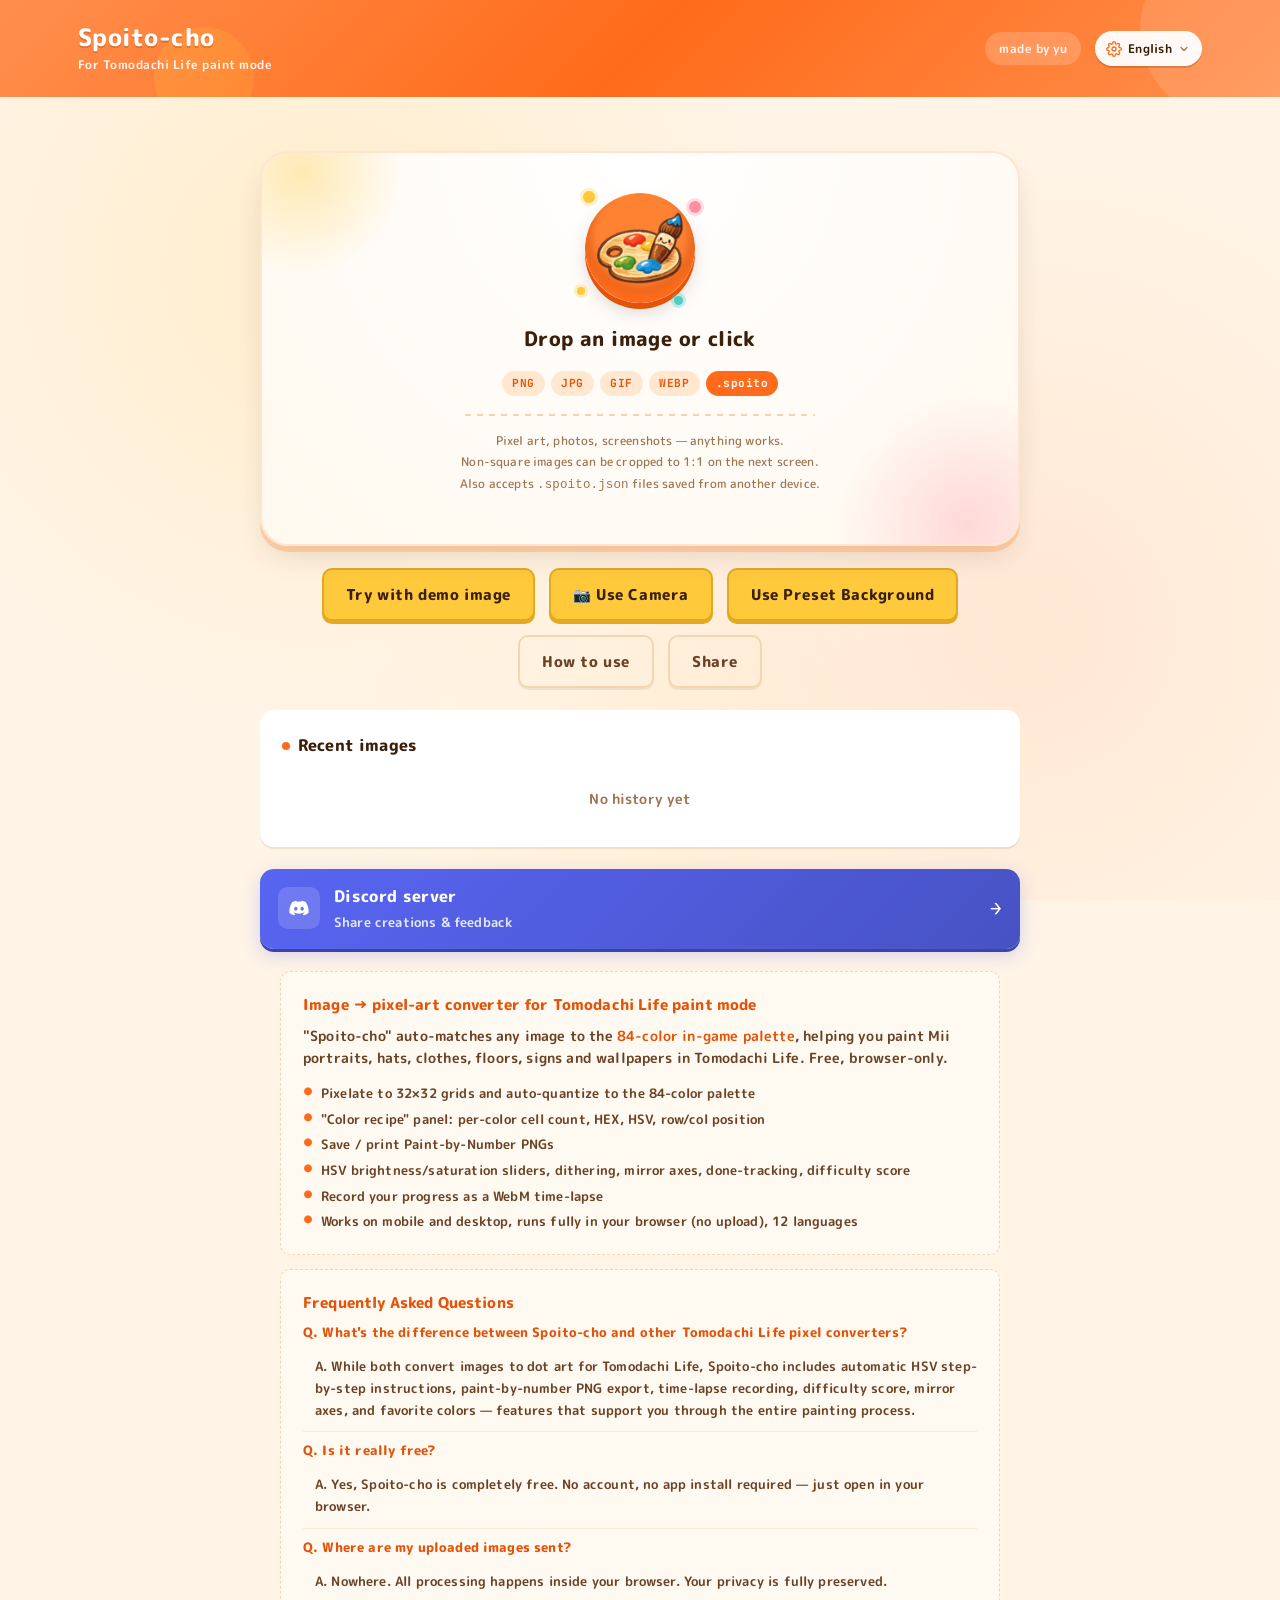
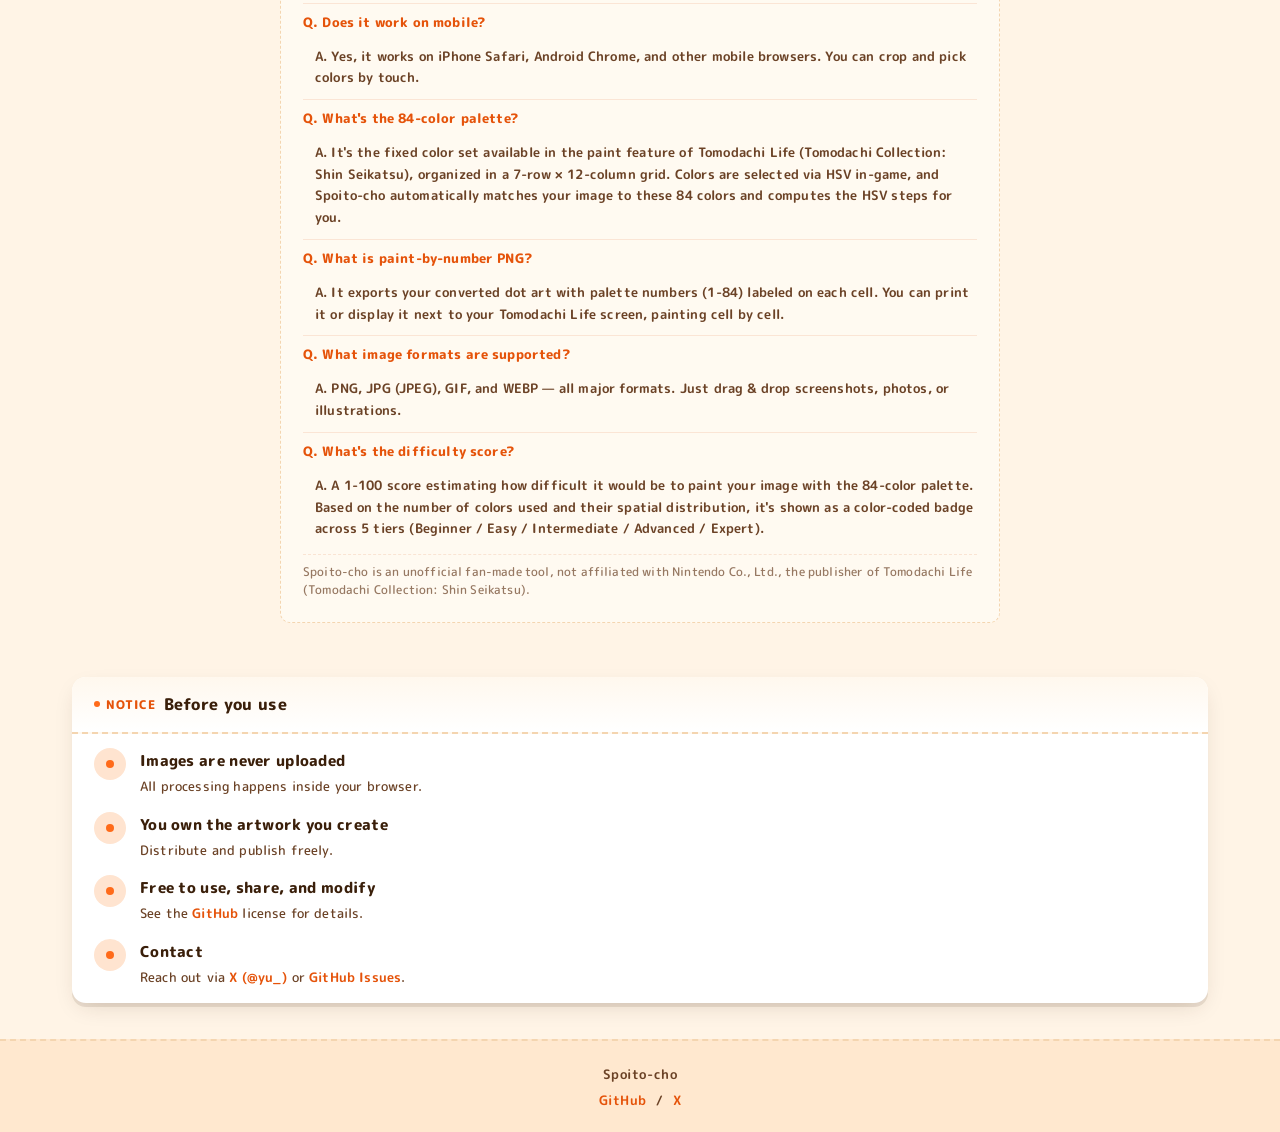
==== commit df2d486e: "Add files via upload" ====
--- a/index.html
+++ b/index.html
@@ -263,6 +263,10 @@
   <link rel="stylesheet" href="./css/features/upload.css">
   <link rel="stylesheet" href="./css/features/crop.css">
   <link rel="stylesheet" href="./css/features/bg-preset.css">
+  <link rel="stylesheet" href="./css/features/camera.css">
+  <link rel="stylesheet" href="./css/features/image-enhance.css">
+  <link rel="stylesheet" href="./css/features/share-card.css">
+  <link rel="stylesheet" href="./css/features/pixel-editor.css">
   <link rel="stylesheet" href="./css/features/canvas.css">
   <link rel="stylesheet" href="./css/features/view-mode.css">
   <link rel="stylesheet" href="./css/features/color-info.css">
@@ -346,6 +350,7 @@
       </div>
       <div class="top-buttons">
         <button class="btn accent" id="demo-btn" data-i18n="upload.demo">デモ画像で試す</button>
+        <button class="btn accent" id="camera-btn" data-i18n="camera.openMode">📷 カメラで撮影</button>
         <button class="btn accent" id="bg-preset-mode-btn" data-i18n="bg.openMode">プリセット背景を使う</button>
         <button class="btn ghost" onclick="openModal('modal-history')" data-i18n="history.title" id="history-open-btn">最近使った画像</button>
         <button class="btn ghost" onclick="openModal('modal-guide')" data-i18n="upload.guide">使い方を見る</button>
@@ -443,6 +448,39 @@
         <div id="crop-canvas-wrap">
           <canvas id="crop-canvas"></canvas>
         </div>
+
+        <div class="enh-wrap">
+          <button type="button" class="btn ghost enh-toggle-btn" id="enh-toggle">
+            <span class="enh-toggle-icon">▾</span>
+            <span data-i18n="enhance.toggle">画像補正</span>
+          </button>
+          <div id="enh-panel" class="hidden">
+            <div class="enh-row">
+              <label data-i18n="enhance.brightness">明度</label>
+              <input type="range" id="enh-brightness" min="-100" max="100" value="0" step="1">
+              <output id="enh-brightness-val">0</output>
+            </div>
+            <div class="enh-row">
+              <label data-i18n="enhance.contrast">コントラスト</label>
+              <input type="range" id="enh-contrast" min="-100" max="100" value="0" step="1">
+              <output id="enh-contrast-val">0</output>
+            </div>
+            <div class="enh-row">
+              <label data-i18n="enhance.saturation">彩度</label>
+              <input type="range" id="enh-saturation" min="-100" max="100" value="0" step="1">
+              <output id="enh-saturation-val">0</output>
+            </div>
+            <div class="enh-row">
+              <label data-i18n="enhance.sharpness">シャープ</label>
+              <input type="range" id="enh-sharpness" min="0" max="100" value="0" step="1">
+              <output id="enh-sharpness-val">0</output>
+            </div>
+            <div class="enh-actions">
+              <button type="button" class="btn small ghost" id="enh-reset" data-i18n="enhance.reset">補正リセット</button>
+            </div>
+          </div>
+        </div>
+
         <div class="crop-buttons">
           <button class="btn primary" id="crop-apply-btn"  data-i18n="crop.confirm">この範囲で確定</button>
           <button class="btn"         id="crop-cancel-btn" data-i18n="crop.skip">切り出さずに使う</button>
@@ -488,8 +526,29 @@
             <button class="btn small ghost" id="bg-place-zoom-out" aria-label="zoom out">−</button>
             <button class="btn small ghost" id="bg-place-zoom-in"  aria-label="zoom in">+</button>
             <button class="btn small ghost" id="bg-place-reset"    data-i18n="bg.placeReset">中央</button>
+            <button class="btn small ghost" id="bg-place-enh-toggle" data-i18n="bg.placeEnhance">補正 ▾</button>
             <button class="btn small"       id="bg-place-cancel"   data-i18n="bg.placeCancel">キャンセル</button>
             <button class="btn small primary" id="bg-place-confirm" data-i18n="bg.placeConfirm">配置確定</button>
+          </div>
+          <div class="bg-place-enh-panel hidden" id="bg-place-enh-panel">
+            <div class="enh-row">
+              <label data-i18n="enhance.brightness">明度</label>
+              <input type="range" id="bg-place-enh-bri" min="-100" max="100" value="0" step="1">
+              <output id="bg-place-enh-bri-val">0</output>
+            </div>
+            <div class="enh-row">
+              <label data-i18n="enhance.contrast">コントラスト</label>
+              <input type="range" id="bg-place-enh-con" min="-100" max="100" value="0" step="1">
+              <output id="bg-place-enh-con-val">0</output>
+            </div>
+            <div class="enh-row">
+              <label data-i18n="enhance.saturation">彩度</label>
+              <input type="range" id="bg-place-enh-sat" min="-100" max="100" value="0" step="1">
+              <output id="bg-place-enh-sat-val">0</output>
+            </div>
+            <div class="enh-actions">
+              <button type="button" class="btn small ghost" id="bg-place-enh-reset" data-i18n="enhance.reset">補正リセット</button>
+            </div>
           </div>
         </div>
 
@@ -535,6 +594,7 @@
                 <button id="mode-select-btn" class="mode-btn active" onclick="setInteractionMode('select')" data-i18n="viewer.select">選択</button>
                 <button id="mode-move-btn"   class="mode-btn"        onclick="setInteractionMode('move')"   data-i18n="viewer.move">移動</button>
               </div>
+              <button id="back-to-upload-btn" class="tool-btn" type="button" data-i18n="viewer.backToStart">最初に戻る</button>
               <button id="ruler-btn" class="tool-btn" onclick="toggleRuler()" data-i18n="viewer.ruler">ルーラー</button>
               <div class="grid-control">
                 <button id="grid-btn"  class="tool-btn" onclick="toggleGrid()"  data-i18n="viewer.grid">グリッド</button>
@@ -558,6 +618,7 @@
                       onclick="toggleDoneColor()"
                       data-i18n="color.markDoneOffShort">塗終</button>
               <button class="tool-btn" onclick="openModal('modal-guide')" data-i18n="viewer.help">使い方</button>
+              <button id="edit-btn" class="tool-btn hidden" data-i18n="editor.toggle">編集</button>
               <button class="tool-btn share-btn-tool" id="share-work-btn" data-i18n="share.shareWork" data-i18n-attr-aria-label="share.shareWork" aria-label="作品を共有">作品を共有</button>
               <div class="zoom-controls">
                 <button id="zoom-out" class="zoom-btn" data-i18n-attr-aria-label="aria.zoomOut" aria-label="ズームアウト">−</button>
@@ -639,6 +700,27 @@
             <span class="csp-sep">/</span>
             <span class="csp-seq" id="csp-seq">-</span>
           </div>
+          <div id="pixel-editor-toolbar" class="hidden">
+            <div class="pe-group">
+              <button class="pe-tool-btn" data-tool="pencil"     data-i18n-attr-title="editor.pencil"     title="鉛筆 (B)">✏️</button>
+              <button class="pe-tool-btn" data-tool="eraser"     data-i18n-attr-title="editor.eraser"     title="消しゴム (E)">🧽</button>
+              <button class="pe-tool-btn" data-tool="eyedropper" data-i18n-attr-title="editor.eyedropper" title="スポイト (I)">💧</button>
+              <button class="pe-tool-btn" data-tool="bucket"     data-i18n-attr-title="editor.bucket"     title="バケツ (G)">🪣</button>
+              <button class="pe-tool-btn" data-tool="swap"       data-i18n-attr-title="editor.swap"       title="色置換 (S)">🔁</button>
+            </div>
+            <div class="pe-group">
+              <button class="pe-tool-btn" id="pe-undo" data-i18n-attr-title="editor.undo" title="元に戻す (Ctrl+Z)">↶</button>
+              <button class="pe-tool-btn" id="pe-redo" data-i18n-attr-title="editor.redo" title="やり直し (Ctrl+Y)">↷</button>
+              <button class="pe-tool-btn" id="pe-reset" data-i18n-attr-title="editor.reset" title="全リセット">⟲</button>
+            </div>
+            <div class="pe-group">
+              <span class="pe-tool-label" data-i18n="editor.color">使う色</span>
+              <span class="pe-current-color none" id="pe-current-color" aria-hidden="true"></span>
+              <span class="pe-tool-label" data-i18n="editor.colorHint">← パレットからクリック</span>
+            </div>
+            <button class="btn ghost pe-exit" id="pe-exit" data-i18n="editor.exit">編集を終了</button>
+          </div>
+
           <div class="canvas-wrapper" id="canvas-wrapper">
             <div class="canvas-stage" id="canvas-stage">
               <div class="ruler-corner" id="ruler-corner"></div>
@@ -980,6 +1062,23 @@
     </div>
   </div>
 
+  <div class="modal hidden" id="modal-share-card">
+    <div class="modal-content modal-content-share-card">
+      <button class="close-btn" onclick="closeModal('modal-share-card')" aria-label="閉じる">×</button>
+      <div class="modal-body">
+        <h2 data-i18n="shareCard.title">作品シェアカード</h2>
+        <div id="share-card-preview-wrap">
+          <canvas id="share-card-preview"></canvas>
+          <div class="share-card-buttons">
+            <button type="button" class="btn primary" id="share-card-download" data-i18n="shareCard.download">PNGダウンロード</button>
+            <button type="button" class="btn" id="share-card-copy" data-i18n="shareCard.copy">クリップボードにコピー</button>
+            <button type="button" class="btn accent hidden" id="share-card-native" data-i18n="shareCard.share">他のアプリで共有</button>
+          </div>
+        </div>
+      </div>
+    </div>
+  </div>
+
   <div class="modal hidden" id="modal-difficulty">
     <div class="modal-content modal-content-difficulty">
       <button class="close-btn" onclick="closeModal('modal-difficulty')" aria-label="閉じる">×</button>
@@ -1081,22 +1180,42 @@
   <script src="./js/core/palette-data.js"></script>
   <script src="./js/core/color-utils.js"></script>
   <script src="./js/core/state.js"></script>
+  <div class="modal hidden" id="camera-modal">
+    <div class="modal-content modal-content-camera">
+      <button class="close-btn" id="camera-close" aria-label="閉じる">×</button>
+      <div class="modal-body">
+        <h2 data-i18n="camera.title">カメラで撮影</h2>
+        <div class="camera-stage">
+          <video id="camera-video" autoplay playsinline muted></video>
+        </div>
+        <div class="camera-controls">
+          <button class="btn ghost" id="camera-flip" data-i18n="camera.flip">前後切替</button>
+          <button class="btn primary" id="camera-capture" data-i18n="camera.capture">📸 撮影</button>
+        </div>
+      </div>
+    </div>
+  </div>
+
   <script src="./js/canvas/canvas-render.js"></script>
   <script src="./js/features/view-mode.js"></script>
   <script src="./js/features/fullcolor-guide.js"></script>
   <script src="./js/features/recipe.js"></script>
   <script src="./js/features/color-info.js"></script>
   <script src="./js/canvas/canvas-interact.js"></script>
+  <script src="./js/features/image-enhance.js"></script>
   <script src="./js/features/crop-tool.js"></script>
   <script src="./js/features/bg-preset-regions.js"></script>
   <script src="./js/features/bg-preset-composite.js"></script>
   <script src="./js/features/bg-preset-ui.js"></script>
   <script src="./js/features/image-loader.js"></script>
+  <script src="./js/features/camera.js"></script>
   <script src="./js/lib/qrcode.js"></script>
   <script src="./js/features/favorites.js"></script>
   <script src="./js/features/history.js"></script>
   <script src="./js/features/share.js"></script>
   <script src="./js/features/share-work.js"></script>
+  <script src="./js/features/share-card.js"></script>
+  <script src="./js/features/pixel-editor.js"></script>
   <script src="./js/features/timelapse.js"></script>
   <script src="./js/ui.js"></script>
   <script src="./js/main.js"></script>
--- a/css/base/header.css
+++ b/css/base/header.css
@@ -86,3 +86,266 @@
   .header-meta { display: none; }
   .header-logo { width: 48px; height: 48px; border-radius: 12px; }
 }
+
+.header-tools {
+  display: flex;
+  align-items: center;
+  gap: var(--gap-md);
+  flex-wrap: wrap;
+  justify-content: flex-end;
+}
+
+.lang-switch {
+  position: relative;
+  display: inline-block;
+}
+
+.lang-toggle {
+  display: inline-flex;
+  align-items: center;
+  gap: 6px;
+  background: rgba(255, 255, 255, 0.95);
+  border-radius: 999px;
+  padding: 7px 12px 7px 11px;
+  box-shadow: 0 2px 0 rgba(58, 31, 10, 0.18);
+  font-family: var(--font-jp);
+  font-weight: 700;
+  font-size: 0.78rem;
+  color: var(--ink);
+  letter-spacing: 0.02em;
+  cursor: pointer;
+  transition: background 0.15s, transform 0.08s, box-shadow 0.12s;
+  min-height: 32px;
+  white-space: nowrap;
+}
+
+.lang-toggle:hover {
+  background: #fff;
+  box-shadow: 0 3px 0 rgba(58, 31, 10, 0.22);
+}
+
+.lang-toggle:active {
+  transform: translateY(1px);
+  box-shadow: 0 1px 0 rgba(58, 31, 10, 0.2);
+}
+
+.lang-icon {
+  flex-shrink: 0;
+  color: var(--orange);
+  transition: transform 0.4s ease;
+}
+
+.lang-switch.is-open .lang-icon {
+  transform: rotate(60deg);
+}
+
+.lang-current {
+  display: inline-block;
+  min-width: 1em;
+}
+
+.lang-caret {
+  flex-shrink: 0;
+  color: var(--ink-3);
+  transition: transform 0.2s;
+}
+
+.lang-switch.is-open .lang-caret {
+  transform: rotate(180deg);
+}
+
+.lang-menu {
+  position: fixed;
+
+  min-width: 180px;
+  background-color: #ffffff !important;
+  background-image: none !important;
+  border-radius: var(--radius-md);
+  border: 1px solid rgba(58, 31, 10, 0.08);
+  box-shadow:
+    0 4px 0 rgba(58, 31, 10, 0.10),
+    0 12px 32px -8px rgba(58, 31, 10, 0.30);
+  padding: 6px;
+  display: flex;
+  flex-direction: column;
+  gap: 1px;
+  opacity: 0;
+  pointer-events: none;
+  transform: translateY(-4px) scale(0.96);
+  transform-origin: top right;
+  transition: opacity 0.16s, transform 0.16s;
+  z-index: 99999;
+
+  isolation: isolate;
+  will-change: transform, opacity;
+  -webkit-transform: translateY(-4px) scale(0.96);
+  -webkit-backface-visibility: hidden;
+  backface-visibility: hidden;
+}
+
+.lang-switch.is-open .lang-menu,
+.lang-menu.is-open {
+  opacity: 1;
+  pointer-events: auto;
+  transform: translateY(0) scale(1);
+  -webkit-transform: translateY(0) scale(1);
+}
+
+.lang-menu button {
+  font-family: var(--font-jp);
+  font-weight: 700;
+  font-size: 0.82rem;
+  color: var(--ink);
+  background: transparent;
+  border: none;
+  padding: 9px 14px;
+  border-radius: var(--radius-sm);
+  cursor: pointer;
+  text-align: left;
+  letter-spacing: 0.01em;
+  transition: background 0.12s, color 0.12s;
+  position: relative;
+  white-space: nowrap;
+}
+
+.lang-menu button[lang="ko"] { font-family: 'Apple SD Gothic Neo', 'Malgun Gothic', var(--font-jp); }
+.lang-menu button[lang="zh-TW"] { font-family: 'PingFang TC', 'Microsoft JhengHei', var(--font-jp); }
+.lang-menu button[lang="en"],
+.lang-menu button[lang="fr"],
+.lang-menu button[lang="es"],
+.lang-menu button[lang="de"],
+.lang-menu button[lang="it"],
+.lang-menu button[lang="nl"],
+.lang-menu button[lang="pt-BR"] {
+  font-family: var(--font-jp);
+}
+
+.lang-menu button:hover {
+  background: var(--orange-pale);
+  color: var(--orange-d);
+}
+
+.lang-menu button.is-active {
+  background: var(--orange);
+  color: #fff;
+  font-weight: 800;
+}
+
+.lang-menu button.is-active::after {
+  content: '✓';
+  position: absolute;
+  right: 14px;
+  top: 50%;
+  transform: translateY(-50%);
+  font-weight: 700;
+}
+
+.lang-menu button.is-active:hover {
+  background: var(--orange-d);
+  color: #fff;
+}
+
+@media (max-width: 600px) {
+  .header-tools { width: 100%; justify-content: flex-end; gap: var(--gap-sm); }
+  .lang-switch .lang-toggle {
+    background: rgba(255, 255, 255, 0.95);
+    box-shadow: 0 2px 0 rgba(58, 31, 10, 0.18);
+    padding: 6px 10px 6px 9px;
+    font-size: 0.74rem;
+    min-height: 30px;
+  }
+
+  .lang-menu {
+
+    position: fixed !important;
+    top: auto !important;
+    right: 0 !important;
+    left: 0 !important;
+    bottom: 0 !important;
+
+    width: 100% !important;
+    max-width: 100% !important;
+    min-width: 0 !important;
+    max-height: 75vh;
+
+    border-radius: 20px 20px 0 0 !important;
+    border: none !important;
+
+    padding: 8px 12px calc(20px + env(safe-area-inset-bottom)) !important;
+
+    padding-top: 28px !important;
+
+    overflow-y: auto;
+    -webkit-overflow-scrolling: touch;
+
+    box-shadow: 0 -8px 32px -4px rgba(58, 31, 10, 0.25) !important;
+
+    transform: translateY(100%) !important;
+    -webkit-transform: translateY(100%) !important;
+    transform-origin: bottom center !important;
+    transition: transform 0.28s cubic-bezier(0.32, 0.72, 0, 1), opacity 0.2s !important;
+    opacity: 1;
+
+    z-index: 99999;
+  }
+
+  .lang-menu::before {
+    content: '';
+    position: absolute;
+    top: 10px;
+    left: 50%;
+    transform: translateX(-50%);
+    width: 40px;
+    height: 4px;
+    border-radius: 999px;
+    background: rgba(58, 31, 10, 0.18);
+  }
+
+  .lang-switch.is-open .lang-menu,
+  .lang-menu.is-open {
+    transform: translateY(0) !important;
+    -webkit-transform: translateY(0) !important;
+    pointer-events: auto;
+  }
+
+  .lang-menu button {
+    padding: 14px 18px !important;
+    font-size: 1rem !important;
+    border-radius: var(--radius-md) !important;
+    min-height: var(--tap-min, 42px);
+  }
+  .lang-menu button.is-active::after {
+    right: 18px !important;
+    font-size: 1.1rem !important;
+  }
+
+  .lang-backdrop {
+    position: fixed;
+    inset: 0;
+    background: rgba(58, 31, 10, 0.45);
+    z-index: 99998;
+    opacity: 0;
+    pointer-events: none;
+    transition: opacity 0.24s ease-out;
+  }
+  .lang-backdrop.is-open {
+    opacity: 1;
+    pointer-events: auto;
+  }
+
+  body.lang-sheet-open {
+    overflow: hidden;
+  }
+}
+
+@media (max-width: 380px) {
+  .lang-current { display: none; }
+  .lang-switch .lang-toggle {
+    background: rgba(255, 255, 255, 0.95);
+    box-shadow: 0 2px 0 rgba(58, 31, 10, 0.18);
+    padding: 7px 11px;
+    min-width: 42px;
+    min-height: 36px;
+  }
+  .lang-icon { width: 18px; height: 18px; }
+}
--- a/css/layout/modal.css
+++ b/css/layout/modal.css
@@ -100,8 +100,30 @@
 .modal-body strong { color: var(--ink); font-weight: 800; }
 
 @media (max-width: 600px) {
-  .modal { padding: var(--gap-sm); }
-  .modal-body { padding: 24px 22px 28px; }
+  .modal { padding: 0; align-items: stretch; }
+  .modal-content {
+    max-height: 100vh;
+    max-height: 100dvh;
+    border-radius: 0;
+    width: 100%;
+    max-width: 100%;
+  }
+  .modal-body { padding: 60px 20px 80px; }
   .modal-body h2 { font-size: 1.1rem; }
   .modal-body p, .modal-body ul, .modal-body ol { font-size: 0.88rem; }
+  .close-btn {
+    position: fixed;
+    top: 12px;
+    right: 12px;
+    width: 48px;
+    height: 48px;
+    font-size: 1.4rem;
+    z-index: 1001;
+    background: var(--orange);
+    color: #fff;
+    box-shadow: 0 4px 16px rgba(58, 31, 10, 0.35);
+  }
+  .close-btn:hover, .close-btn:active {
+    transform: rotate(90deg) scale(1.05);
+  }
 }
--- a/css/features/upload.css
+++ b/css/features/upload.css
@@ -227,8 +227,21 @@
   #drop-zone { padding: 30px 22px 36px; border-radius: 22px; }
   .drop-icon { width: 90px; height: 90px; margin-bottom: 14px; }
   .drop-title { font-size: 1.1rem; }
-  .top-buttons { gap: var(--gap-sm); }
-  .btn { font-size: 0.86rem; padding: 11px 18px; }
+  .top-buttons {
+    display: grid;
+    grid-template-columns: 1fr 1fr;
+    gap: var(--gap-sm);
+  }
+  .top-buttons .btn {
+    width: 100%;
+    min-height: 56px;
+    padding: 10px 8px;
+    font-size: 0.84rem;
+    line-height: 1.25;
+    white-space: normal;
+    word-break: keep-all;
+    overflow-wrap: anywhere;
+  }
 }
 
 @media (hover: none) {
--- a/css/features/crop.css
+++ b/css/features/crop.css
@@ -104,3 +104,59 @@
   .crop-transform-bar { padding: 6px var(--gap-md); }
   .crop-transform-bar .btn { font-size: 0.78rem; padding: 7px 10px; min-width: 80px; }
 }
+
+.crop-aspect-bar {
+  display: flex;
+  align-items: center;
+  gap: var(--gap-sm);
+  padding: 10px var(--gap-lg);
+  background: linear-gradient(180deg, #FFF8EE 0%, #FFFCF6 100%);
+  border-bottom: 2px dashed var(--line);
+  flex-wrap: wrap;
+}
+.crop-aspect-label {
+  font-family: var(--font-jp);
+  font-weight: 800;
+  font-size: 0.78rem;
+  color: var(--orange-d);
+  letter-spacing: 0.02em;
+  white-space: nowrap;
+}
+.crop-aspect-buttons {
+  display: inline-flex;
+  background: var(--card);
+  padding: 3px;
+  border-radius: 999px;
+  gap: 2px;
+  box-shadow: var(--shadow);
+  flex-wrap: wrap;
+  max-width: 100%;
+}
+.crop-aspect-btn {
+  font-family: var(--font-jp);
+  font-size: 0.78rem;
+  font-weight: 800;
+  letter-spacing: 0.02em;
+  padding: 6px 12px;
+  min-height: 32px;
+  background: transparent;
+  color: var(--ink-2);
+  border: none;
+  border-radius: 999px;
+  cursor: pointer;
+  transition: all 0.15s;
+  white-space: nowrap;
+}
+.crop-aspect-btn:hover { color: var(--ink); }
+.crop-aspect-btn.active {
+  background: var(--orange);
+  color: #fff;
+  box-shadow: 0 2px 0 var(--orange-d);
+}
+
+@media (max-width: 600px) {
+  .crop-aspect-bar { padding: 8px var(--gap-md); }
+  .crop-aspect-label { flex-basis: 100%; margin-bottom: 2px; }
+  .crop-aspect-buttons { width: 100%; }
+  .crop-aspect-btn { flex: 1 1 auto; padding: 5px 10px; font-size: 0.74rem; }
+}
--- a/css/features/bg-preset.css
+++ b/css/features/bg-preset.css
@@ -304,3 +304,43 @@
   accent-color: var(--orange);
   cursor: pointer;
 }
+
+.bg-place-enh-panel {
+  display: flex;
+  flex-direction: column;
+  gap: 8px;
+  margin-top: 8px;
+  padding: 10px var(--gap-md);
+  background: rgba(255, 255, 255, 0.6);
+  border: 2px solid var(--orange-l);
+  border-radius: var(--radius-md);
+}
+.bg-place-enh-panel.hidden { display: none; }
+.bg-place-enh-panel .enh-row {
+  display: grid;
+  grid-template-columns: 80px 1fr 40px;
+  align-items: center;
+  gap: 10px;
+}
+.bg-place-enh-panel label {
+  font-family: var(--font-jp);
+  font-weight: 700;
+  font-size: 0.82rem;
+  color: var(--orange-d);
+}
+.bg-place-enh-panel input[type="range"] {
+  width: 100%;
+  accent-color: var(--orange);
+}
+.bg-place-enh-panel output {
+  font-family: var(--font-jp);
+  font-weight: 700;
+  font-size: 0.8rem;
+  color: var(--ink-2);
+  text-align: right;
+  font-variant-numeric: tabular-nums;
+}
+.bg-place-enh-panel .enh-actions {
+  display: flex;
+  justify-content: flex-end;
+}
--- a/css/features/camera.css
+++ b/css/features/camera.css
@@ -0,0 +1,50 @@
+.modal-content-camera {
+  width: min(96vw, 720px);
+  max-height: 92vh;
+  display: flex;
+  flex-direction: column;
+}
+
+.modal-content-camera .modal-body {
+  display: flex;
+  flex-direction: column;
+  gap: var(--gap-md);
+}
+
+.camera-stage {
+  position: relative;
+  width: 100%;
+  background: #111;
+  border-radius: var(--radius-md);
+  overflow: hidden;
+  aspect-ratio: 4 / 3;
+  display: flex;
+  align-items: center;
+  justify-content: center;
+}
+
+#camera-video {
+  width: 100%;
+  height: 100%;
+  object-fit: cover;
+  background: #111;
+}
+
+.camera-controls {
+  display: flex;
+  justify-content: space-between;
+  align-items: center;
+  gap: var(--gap-md);
+  flex-wrap: wrap;
+}
+
+.camera-controls #camera-capture {
+  flex: 1 1 auto;
+  min-width: 160px;
+  padding: 14px 24px;
+  font-size: 1rem;
+}
+
+@media (max-width: 600px) {
+  .camera-stage { aspect-ratio: 3 / 4; }
+}
--- a/css/features/image-enhance.css
+++ b/css/features/image-enhance.css
@@ -0,0 +1,73 @@
+.enh-wrap {
+  margin: var(--gap-sm) auto 0;
+  max-width: 600px;
+  width: 100%;
+}
+
+.enh-toggle-btn {
+  display: inline-flex;
+  align-items: center;
+  gap: 8px;
+  margin-bottom: 8px;
+  font-family: var(--font-jp);
+  font-weight: 700;
+  font-size: 0.86rem;
+}
+
+.enh-toggle-btn .enh-toggle-icon {
+  display: inline-block;
+  transition: transform 0.2s ease;
+  font-size: 0.7em;
+}
+.enh-toggle-btn.open .enh-toggle-icon { transform: rotate(180deg); }
+
+#enh-panel {
+  background: var(--card);
+  border: 2px solid var(--line);
+  border-radius: var(--radius-md);
+  padding: var(--gap-md);
+  display: flex;
+  flex-direction: column;
+  gap: 8px;
+}
+#enh-panel.hidden { display: none; }
+
+.enh-row {
+  display: grid;
+  grid-template-columns: 80px 1fr 40px;
+  align-items: center;
+  gap: 10px;
+}
+
+.enh-row label {
+  font-family: var(--font-jp);
+  font-weight: 700;
+  font-size: 0.82rem;
+  color: var(--orange-d);
+}
+
+.enh-row input[type="range"] {
+  width: 100%;
+  accent-color: var(--orange);
+}
+
+.enh-row output {
+  font-family: var(--font-jp);
+  font-weight: 700;
+  font-size: 0.8rem;
+  color: var(--ink-2);
+  text-align: right;
+  font-variant-numeric: tabular-nums;
+}
+
+.enh-actions {
+  display: flex;
+  justify-content: flex-end;
+  margin-top: 4px;
+}
+
+@media (max-width: 600px) {
+  .enh-row { grid-template-columns: 70px 1fr 36px; gap: 8px; }
+  .enh-row label { font-size: 0.76rem; }
+  #enh-panel { padding: var(--gap-sm); }
+}
--- a/css/features/share-card.css
+++ b/css/features/share-card.css
@@ -0,0 +1,72 @@
+.share-card-section {
+  margin-top: var(--gap-lg);
+  padding-top: var(--gap-md);
+  border-top: 2px dashed var(--line);
+}
+
+.share-card-toggle {
+  display: flex;
+  flex-direction: column;
+  align-items: flex-start;
+  width: 100%;
+  background: linear-gradient(135deg, #FFF6E8 0%, #FFE3C6 100%);
+  border: 2px solid var(--orange-l);
+  border-radius: var(--radius-md);
+  padding: 12px 16px;
+  cursor: pointer;
+  font-family: var(--font-jp);
+  color: var(--ink);
+  transition: transform 0.15s ease, box-shadow 0.15s ease;
+  gap: 4px;
+}
+
+.share-card-toggle:hover {
+  transform: translateY(-1px);
+  box-shadow: var(--shadow-sm);
+}
+
+.share-card-toggle > span:first-child {
+  font-weight: 800;
+  font-size: 0.96rem;
+}
+
+.share-card-toggle-hint {
+  font-weight: 500;
+  font-size: 0.78rem;
+  color: var(--ink-2);
+}
+
+#share-card-preview-wrap {
+  margin-top: var(--gap-md);
+  display: flex;
+  flex-direction: column;
+  align-items: center;
+  gap: var(--gap-sm);
+}
+#share-card-preview-wrap.hidden { display: none; }
+
+#share-card-preview {
+  display: block;
+  max-width: 100%;
+  height: auto;
+  border-radius: var(--radius-sm);
+  box-shadow: 0 0 0 4px #fff, 0 8px 24px -6px rgba(58, 31, 10, 0.3);
+}
+
+.share-card-buttons {
+  display: flex;
+  gap: var(--gap-sm);
+  flex-wrap: wrap;
+  justify-content: center;
+}
+
+.share-card-buttons .btn { font-size: 0.88rem; }
+
+@media (max-width: 600px) {
+  .share-card-toggle > span:first-child { font-size: 0.9rem; }
+  .share-card-toggle-hint { font-size: 0.72rem; }
+}
+
+.modal-content-share-card {
+  width: min(96vw, 540px);
+}
--- a/css/features/pixel-editor.css
+++ b/css/features/pixel-editor.css
@@ -0,0 +1,116 @@
+#pixel-editor-toolbar {
+  display: flex;
+  align-items: center;
+  gap: 8px;
+  flex-wrap: wrap;
+  padding: 10px 14px;
+  margin: 0 auto var(--gap-sm);
+  max-width: 100%;
+  background: linear-gradient(180deg, #FFF6E8 0%, #FFE3C6 100%);
+  border: 2px solid var(--orange-l);
+  border-radius: var(--radius-md);
+  box-shadow: var(--shadow-sm);
+}
+
+#pixel-editor-toolbar.hidden { display: none; }
+
+.pe-group {
+  display: inline-flex;
+  align-items: center;
+  gap: 4px;
+  padding: 0 8px;
+  border-right: 2px dashed var(--line);
+}
+.pe-group:last-child { border-right: none; }
+
+.pe-tool-btn {
+  display: inline-flex;
+  align-items: center;
+  justify-content: center;
+  width: 38px;
+  height: 38px;
+  background: var(--card);
+  border: 2px solid var(--line);
+  border-radius: var(--radius-sm);
+  font-family: var(--font-jp);
+  font-weight: 800;
+  font-size: 1.1rem;
+  cursor: pointer;
+  transition: transform 0.1s ease, background 0.15s ease, border-color 0.15s ease;
+  color: var(--ink);
+  padding: 0;
+}
+
+.pe-tool-btn:hover {
+  background: #FFF8E8;
+  border-color: var(--orange-l);
+  transform: translateY(-1px);
+}
+
+.pe-tool-btn.active {
+  background: var(--orange);
+  border-color: var(--orange-d);
+  color: #fff;
+  box-shadow: inset 0 2px 0 rgba(0,0,0,0.15);
+}
+
+.pe-tool-btn:disabled {
+  opacity: 0.4;
+  cursor: not-allowed;
+  transform: none;
+}
+
+.pe-tool-label {
+  font-family: var(--font-jp);
+  font-weight: 700;
+  font-size: 0.7rem;
+  color: var(--ink-2);
+}
+
+.pe-current-color {
+  width: 32px;
+  height: 32px;
+  border-radius: 50%;
+  border: 3px solid #fff;
+  box-shadow: 0 0 0 2px var(--orange-l), 0 2px 4px rgba(0,0,0,0.1);
+}
+.pe-current-color.none {
+  background: repeating-conic-gradient(#ccc 0 25%, #fff 0 50%) 50%/8px 8px;
+}
+
+.pe-exit {
+  margin-left: auto;
+  padding: 6px 14px;
+  font-size: 0.84rem;
+}
+
+#pixel-canvas.editing {
+  cursor: crosshair;
+}
+
+.palette-cell.pe-selected {
+  outline: 3px solid var(--orange-d);
+  outline-offset: -1px;
+  position: relative;
+  z-index: 2;
+  transform: scale(1.05);
+}
+
+#edit-btn.active {
+  background: var(--orange);
+  color: #fff;
+  border-color: var(--orange-d);
+}
+
+@media (max-width: 600px) {
+  #pixel-editor-toolbar { padding: 8px 10px; gap: 6px; }
+  .pe-tool-btn { width: 34px; height: 34px; font-size: 1rem; }
+  .pe-group { padding: 0 4px; }
+  .pe-tool-label { display: none; }
+  .pe-exit { padding: 6px 10px; font-size: 0.78rem; }
+}
+
+body.pe-editing .tab-row { display: none; }
+body.pe-editing #mode-palette { display: block !important; }
+body.pe-editing #mode-fullcolor { display: none !important; }
+body.pe-editing #info-panel { outline: 2px solid var(--orange-l); outline-offset: -2px; }
--- a/css/features/palette.css
+++ b/css/features/palette.css
@@ -5,6 +5,72 @@
   padding: 8px;
   background: var(--bg-soft);
   border-radius: var(--radius-md);
+}
+
+.palette-header {
+  display: flex;
+  align-items: center;
+  flex-wrap: wrap;
+  gap: var(--gap-sm);
+}
+.palette-header::before {
+  display: none;
+}
+.palette-header-title {
+  display: inline-flex;
+  align-items: center;
+  gap: 8px;
+}
+.palette-header-title::before {
+  content: '';
+  width: 6px;
+  height: 6px;
+  background: var(--orange);
+  border-radius: 50%;
+  flex-shrink: 0;
+}
+.palette-toggle {
+  display: inline-flex;
+  align-items: center;
+  gap: 6px;
+  font-size: 0.78rem;
+  color: var(--ink-2);
+  font-weight: 600;
+  cursor: pointer;
+  user-select: none;
+  padding: 4px 10px;
+  border-radius: 999px;
+  background: var(--bg-soft);
+  transition: background 0.15s;
+}
+.palette-toggle:first-of-type {
+  margin-left: auto;
+}
+.palette-toggle:hover {
+  background: var(--orange-pale);
+}
+.palette-toggle input[type="checkbox"] {
+  width: 14px;
+  height: 14px;
+  cursor: pointer;
+  accent-color: var(--orange);
+}
+
+.palette-cell-num {
+  position: absolute;
+  inset: 0;
+  display: none;
+  align-items: center;
+  justify-content: center;
+  font-family: var(--font-mono);
+  font-weight: 800;
+  font-size: 0.68rem;
+  pointer-events: none;
+  text-shadow: 0 1px 2px rgba(0, 0, 0, 0.3);
+  line-height: 1;
+}
+.palette-grid.show-numbers .palette-cell-num {
+  display: flex;
 }
 
 .palette-cell {
@@ -59,4 +125,91 @@
 @media (max-width: 600px) {
   .palette-grid { gap: 3px; padding: 6px; }
   .palette-note { font-size: 0.74rem; }
-}
+  .palette-cell-num { font-size: 0.6rem; }
+  .palette-toggle { font-size: 0.74rem; padding: 3px 8px; }
+}
+
+.palette-grid.used-only .palette-cell.unused {
+  opacity: 0.18;
+  filter: grayscale(0.5);
+  transition: opacity 0.2s, filter 0.2s;
+}
+.palette-grid.used-only .palette-cell.unused:hover {
+  opacity: 0.55;
+  filter: grayscale(0);
+}
+
+.selected-color-actions {
+  display: flex;
+  gap: var(--gap-sm);
+  margin-top: 8px;
+  flex-wrap: wrap;
+}
+.isolate-btn {
+  font-family: var(--font-jp);
+  font-weight: 800;
+  letter-spacing: 0.02em;
+  transition: all 0.15s;
+}
+.isolate-btn:disabled {
+  opacity: 0.4;
+  cursor: not-allowed;
+}
+.isolate-btn.active {
+  background: var(--orange);
+  color: #fff;
+  border-color: var(--orange-d);
+  box-shadow: 0 2px 0 var(--orange-d);
+}
+.isolate-btn.shake {
+  animation: isolate-shake 0.4s;
+}
+@keyframes isolate-shake {
+  0%, 100% { transform: translateX(0); }
+  25%      { transform: translateX(-4px); }
+  75%      { transform: translateX(4px); }
+}
+
+.isolate-btn-mobile-only { display: none; }
+@media (max-width: 700px) {
+  .isolate-btn-mobile-only { display: inline-flex; }
+}
+
+.done-btn {
+  font-family: var(--font-jp);
+  font-weight: 800;
+  letter-spacing: 0.02em;
+  transition: all 0.15s;
+}
+.done-btn:disabled {
+  opacity: 0.4;
+  cursor: not-allowed;
+}
+.done-btn.active {
+  background: #5AC2A8;
+  color: #fff;
+  border-color: #3A8A78;
+  box-shadow: 0 2px 0 #3A8A78;
+}
+.done-btn.shake {
+  animation: isolate-shake 0.4s;
+}
+.done-btn-mobile-only { display: none; }
+@media (max-width: 700px) {
+  .done-btn-mobile-only { display: inline-flex; }
+}
+
+.done-counter {
+  font-family: var(--font-mono);
+  font-weight: 800;
+  font-size: 0.78rem;
+  color: #3A8A78;
+  background: rgba(90, 194, 168, 0.18);
+  padding: 3px 9px;
+  border-radius: 999px;
+  letter-spacing: 0.04em;
+}
+.done-counter.hidden { display: none; }
+
+.done-reset-btn { font-size: 0.74rem; }
+.done-reset-btn.hidden { display: none; }
--- a/css/features/history.css
+++ b/css/features/history.css
@@ -0,0 +1,204 @@
+.history-section {
+  margin-top: var(--gap-lg);
+  padding: var(--gap-lg);
+  background: var(--card);
+  border-radius: var(--radius-lg);
+  box-shadow: var(--shadow);
+}
+
+.history-header {
+  display: flex;
+  align-items: center;
+  justify-content: space-between;
+  flex-wrap: wrap;
+  gap: var(--gap-sm);
+  margin-bottom: var(--gap-md);
+}
+
+.history-title {
+  font-family: var(--font-jp);
+  font-weight: 800;
+  font-size: 1rem;
+  color: var(--ink);
+  margin: 0;
+  display: inline-flex;
+  align-items: center;
+  gap: 8px;
+}
+.history-title::before {
+  content: '';
+  width: 8px;
+  height: 8px;
+  background: var(--orange);
+  border-radius: 50%;
+  flex-shrink: 0;
+}
+
+.history-clear-btn {
+  font-family: var(--font-jp);
+  font-weight: 700;
+  font-size: 0.78rem;
+  padding: 6px 14px;
+  background: transparent;
+  color: var(--ink-3);
+  border: 2px solid var(--line);
+  border-radius: 999px;
+  cursor: pointer;
+  transition: all 0.15s;
+}
+.history-clear-btn:hover {
+  background: #FFEEEE;
+  color: #C04040;
+  border-color: #E89090;
+}
+
+.history-empty {
+  font-family: var(--font-jp);
+  font-weight: 600;
+  font-size: 0.86rem;
+  color: var(--ink-3);
+  text-align: center;
+  padding: var(--gap-md) 0;
+  margin: 0;
+}
+.history-section:not(.history-empty-state) .history-empty {
+  display: none;
+}
+
+.history-list {
+  display: grid;
+  grid-template-columns: repeat(auto-fill, minmax(140px, 1fr));
+  gap: var(--gap-md);
+}
+
+.history-card {
+  background: var(--bg-soft);
+  border-radius: var(--radius-md);
+  padding: 8px;
+  display: flex;
+  flex-direction: column;
+  gap: 6px;
+  position: relative;
+  transition: transform 0.15s, box-shadow 0.15s;
+}
+.history-card:hover {
+  transform: translateY(-2px);
+  box-shadow: 0 4px 12px rgba(58, 31, 10, 0.15);
+}
+
+.history-thumb {
+  width: 100%;
+  aspect-ratio: 1 / 1;
+  object-fit: contain;
+  background:
+    linear-gradient(45deg, #DDD 25%, transparent 25%),
+    linear-gradient(-45deg, #DDD 25%, transparent 25%),
+    linear-gradient(45deg, transparent 75%, #DDD 75%),
+    linear-gradient(-45deg, transparent 75%, #DDD 75%);
+  background-size: 12px 12px;
+  background-position: 0 0, 0 6px, 6px -6px, -6px 0px;
+  background-color: #fff;
+  border-radius: 4px;
+  image-rendering: pixelated;
+  image-rendering: crisp-edges;
+  display: block;
+}
+
+.history-meta {
+  display: flex;
+  justify-content: space-between;
+  align-items: baseline;
+  gap: 4px;
+  font-family: var(--font-mono);
+  font-size: 0.72rem;
+}
+.history-size {
+  color: var(--ink-2);
+  font-weight: 700;
+}
+.history-date {
+  color: var(--ink-3);
+  font-weight: 500;
+}
+
+.history-actions {
+  display: flex;
+  gap: 4px;
+}
+.history-use-btn {
+  flex: 1;
+  font-family: var(--font-jp);
+  font-weight: 800;
+  font-size: 0.82rem;
+  padding: 7px 0;
+  background: var(--orange);
+  color: #fff;
+  border: none;
+  border-radius: 999px;
+  cursor: pointer;
+  transition: background 0.15s, transform 0.1s;
+}
+.history-use-btn:hover { background: var(--orange-d); }
+.history-use-btn:active { transform: scale(0.97); }
+
+.history-remove-btn {
+  width: 28px;
+  height: 28px;
+  background: transparent;
+  color: var(--ink-3);
+  border: 2px solid var(--line);
+  border-radius: 50%;
+  font-size: 1rem;
+  font-weight: 800;
+  line-height: 0.9;
+  cursor: pointer;
+  transition: all 0.15s;
+  flex-shrink: 0;
+}
+.history-remove-btn:hover {
+  background: #FFEEEE;
+  color: #C04040;
+  border-color: #E89090;
+}
+
+.history-modal-header {
+  display: flex;
+  align-items: center;
+  justify-content: space-between;
+  flex-wrap: wrap;
+  gap: var(--gap-sm);
+  margin-bottom: var(--gap-md);
+}
+.history-modal-header h2 {
+  margin: 0;
+}
+
+#history-open-btn { display: none; }
+
+@media (max-width: 600px) {
+  #history-section { display: none; }
+  #history-open-btn { display: inline-flex; }
+
+  .history-section { padding: var(--gap-md); }
+  .history-list { grid-template-columns: repeat(auto-fill, minmax(120px, 1fr)); gap: var(--gap-sm); }
+  .history-title { font-size: 0.92rem; }
+  .history-clear-btn { font-size: 0.74rem; padding: 5px 12px; }
+  .history-meta { font-size: 0.68rem; }
+  .history-use-btn { font-size: 0.76rem; padding: 6px 0; }
+  .history-remove-btn { width: 26px; height: 26px; font-size: 0.92rem; }
+
+  #modal-history .modal-body { padding-top: 70px; }
+  #modal-history .history-list { padding-bottom: var(--gap-lg); }
+}
+.hidden { display: none !important; }
+
+.history-share-btn {
+  background: linear-gradient(135deg, #FFF6E8 0%, #FFE3C6 100%);
+  border: 2px solid var(--orange-l);
+  border-radius: var(--radius-sm);
+  padding: 4px 10px;
+  font-size: 0.9rem;
+  cursor: pointer;
+  transition: transform 0.1s ease;
+}
+.history-share-btn:hover { transform: translateY(-1px); }
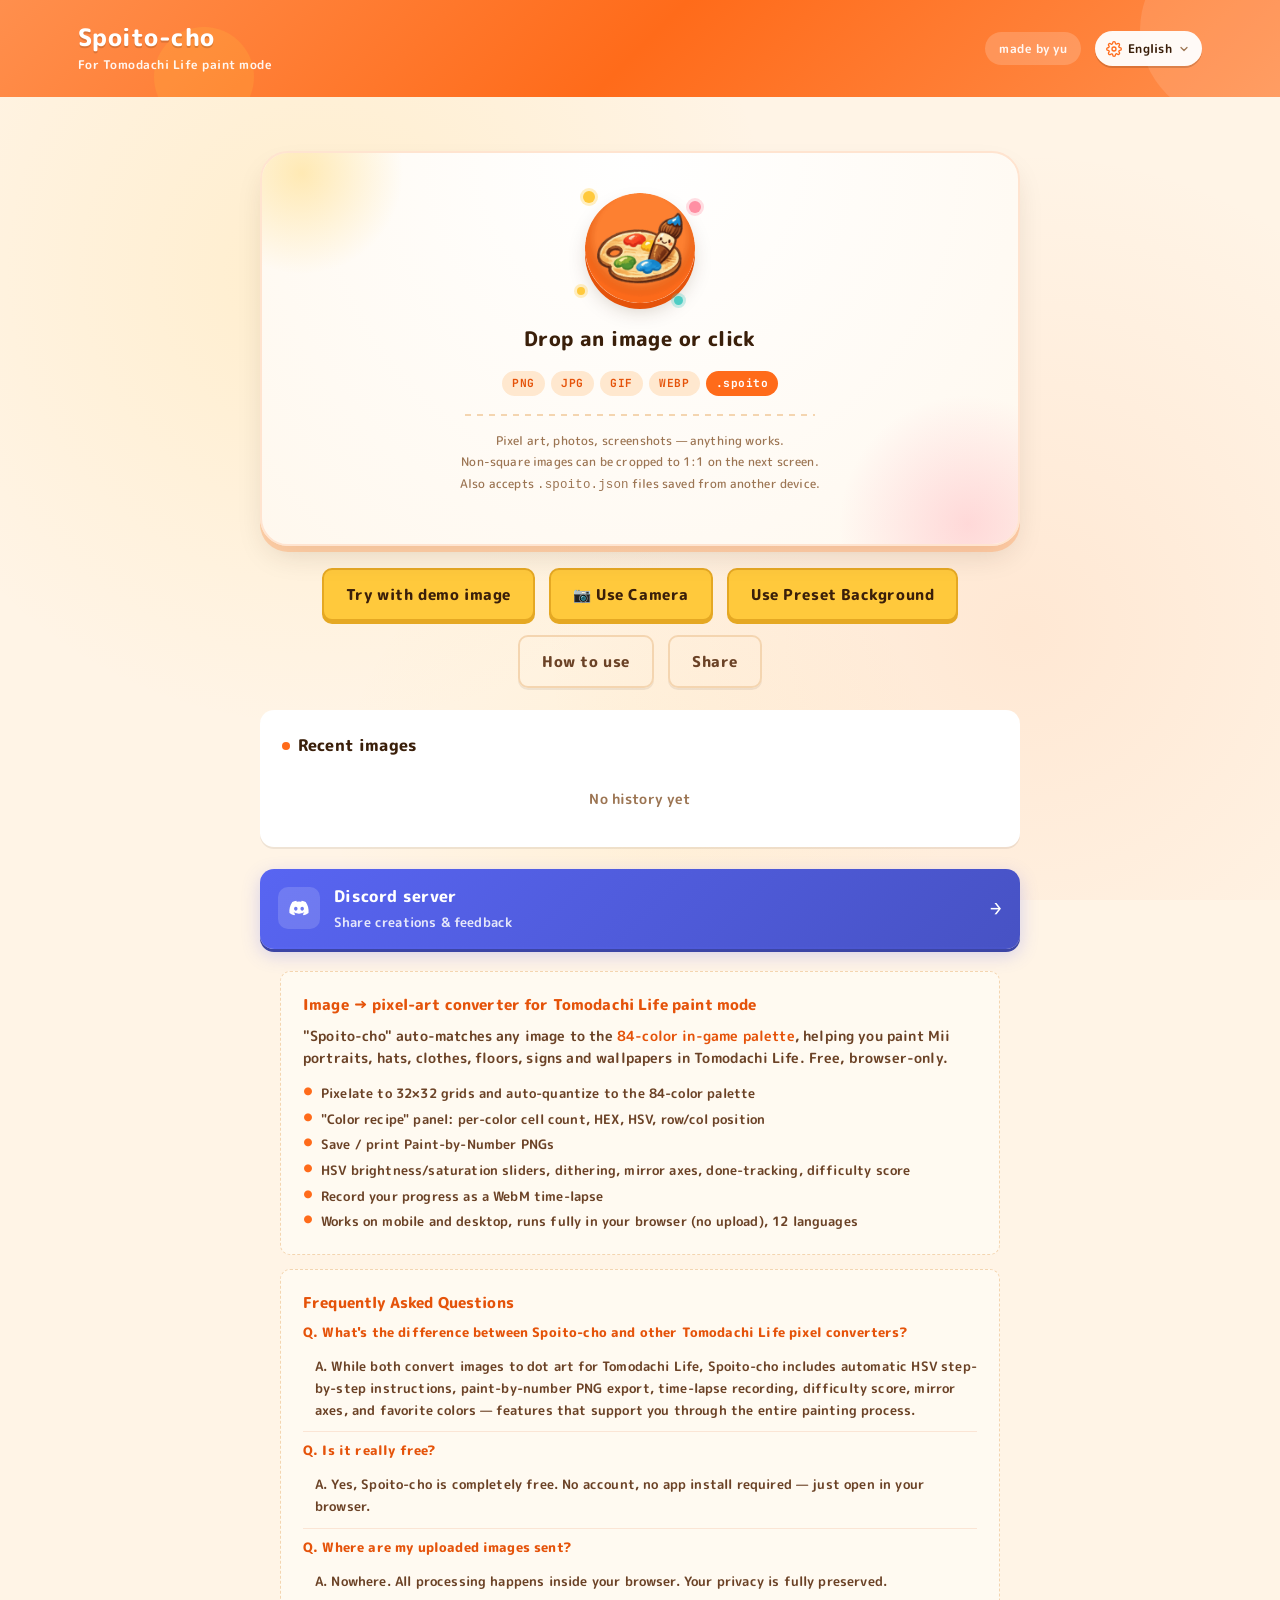
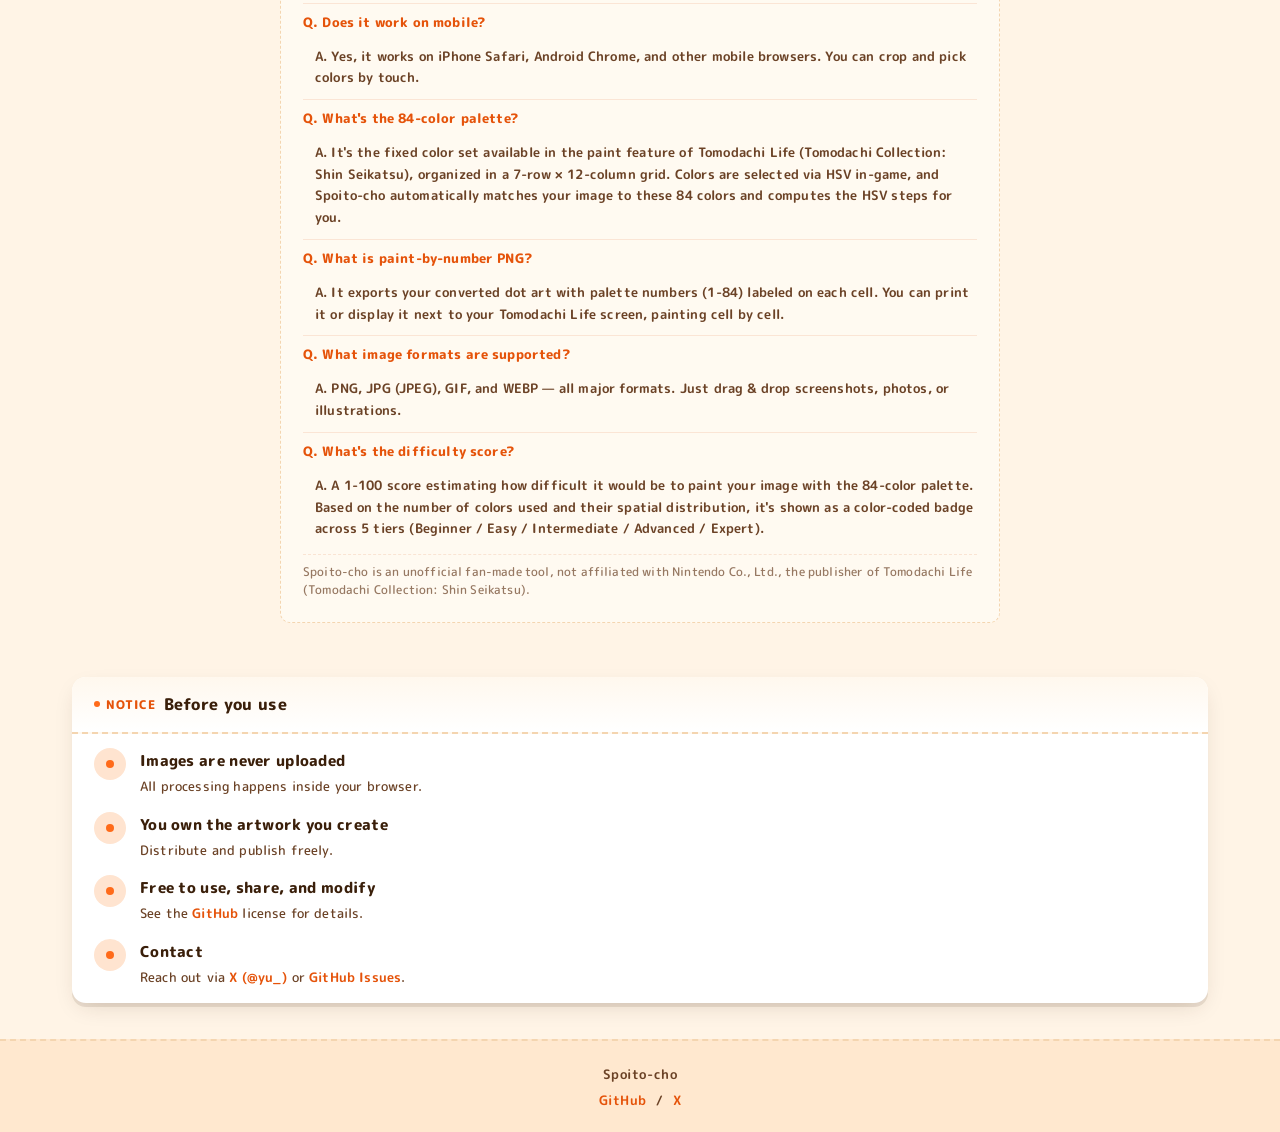
==== commit 102919d4: "Add files via upload" ====
--- a/index.html
+++ b/index.html
@@ -4,6 +4,7 @@
   <meta charset="UTF-8">
   <meta name="viewport" content="width=device-width, initial-scale=1.0, viewport-fit=cover">
   <meta name="theme-color" content="#FF6B1A">
+  <meta name="color-scheme" content="light dark">
   <title data-i18n="meta.title">トモコレ ドット絵変換メーカー｜すぽいと帳【無料・84色パレット】</title>
   <meta name="description" content="トモコレ(トモダチコレクション わくわく生活)の84色パレット対応 ドット絵変換メーカー。画像をワンクリックで Mii 似顔絵・帽子・服・床絵・看板・壁紙用のドット絵に。HSV手順自動算出・番号塗り絵PNG・タイムラプス録画・塗りやすさスコア・対称線・12言語。スマホ対応、ブラウザ完結、画像はサーバーに送られません。完全無料。Tomodachi Life paint palette converter.">
   <meta name="keywords" content="トモコレ,トモダチコレクション,トモコレ ドット絵,トモコレ 画像変換,トモコレ 似顔絵,トモコレ パレット,Tomodachi Life,トモダチライフ,わくわく生活,Mii,似顔絵,ペイント,paint,ペイントツール,パレット,palette,84色,84 colors,ドット絵,pixel art,ピクセルアート,画像変換メーカー,ドット絵変換,ドット絵メーカー,カラーピッカー,color picker,スポイト,spoito,すぽいと,HSV,RGB,HEX,番号塗り絵,paint by number,PBN,色変換,color converter,画像変換,image converter,quantize,quantization,3DS,Nintendo,ペイント機能,カラーパレット,似顔絵 作り方,看板 作り方,壁紙 作り方,服 デザイン,帽子 デザイン,ドット絵 ジェネレーター,pixel art generator,无料,オンラインツール,無料">
@@ -714,9 +715,18 @@
               <button class="pe-tool-btn" id="pe-reset" data-i18n-attr-title="editor.reset" title="全リセット">⟲</button>
             </div>
             <div class="pe-group">
+              <button class="pe-tool-btn" id="pe-rot-ccw" data-i18n-attr-title="editor.rotateCcw" title="左に90°">⤺</button>
+              <button class="pe-tool-btn" id="pe-rot-cw"  data-i18n-attr-title="editor.rotateCw"  title="右に90°">⤻</button>
+              <button class="pe-tool-btn" id="pe-flip-h"  data-i18n-attr-title="editor.flipH"     title="左右反転">⇄</button>
+              <button class="pe-tool-btn" id="pe-flip-v"  data-i18n-attr-title="editor.flipV"     title="上下反転">⇅</button>
+            </div>
+            <div class="pe-group pe-color-group">
               <span class="pe-tool-label" data-i18n="editor.color">使う色</span>
-              <span class="pe-current-color none" id="pe-current-color" aria-hidden="true"></span>
-              <span class="pe-tool-label" data-i18n="editor.colorHint">← パレットからクリック</span>
+              <button type="button" class="pe-current-color none" id="pe-current-color" data-i18n-attr-title="editor.changeColor" title="クリックで色変更" aria-haspopup="true"></button>
+              <span class="pe-tool-label pe-color-hint" data-i18n="editor.colorHint">クリックで選択</span>
+              <div class="pe-color-popup hidden" id="pe-color-popup" role="dialog" aria-label="palette">
+                <div class="pe-color-grid" id="pe-color-grid"></div>
+              </div>
             </div>
             <button class="btn ghost pe-exit" id="pe-exit" data-i18n="editor.exit">編集を終了</button>
           </div>
@@ -1176,10 +1186,10 @@
 
   <img id="branding-logo" src="./assets/favicon.png" alt="" style="display:none" aria-hidden="true" loading="lazy" decoding="async">
 
-  <script src="./js/core/i18n.js"></script>
-  <script src="./js/core/palette-data.js"></script>
-  <script src="./js/core/color-utils.js"></script>
-  <script src="./js/core/state.js"></script>
+  <script defer src="./js/core/i18n.js"></script>
+  <script defer src="./js/core/palette-data.js"></script>
+  <script defer src="./js/core/color-utils.js"></script>
+  <script defer src="./js/core/state.js"></script>
   <div class="modal hidden" id="camera-modal">
     <div class="modal-content modal-content-camera">
       <button class="close-btn" id="camera-close" aria-label="閉じる">×</button>
@@ -1196,30 +1206,30 @@
     </div>
   </div>
 
-  <script src="./js/canvas/canvas-render.js"></script>
-  <script src="./js/features/view-mode.js"></script>
-  <script src="./js/features/fullcolor-guide.js"></script>
-  <script src="./js/features/recipe.js"></script>
-  <script src="./js/features/color-info.js"></script>
-  <script src="./js/canvas/canvas-interact.js"></script>
-  <script src="./js/features/image-enhance.js"></script>
-  <script src="./js/features/crop-tool.js"></script>
-  <script src="./js/features/bg-preset-regions.js"></script>
-  <script src="./js/features/bg-preset-composite.js"></script>
-  <script src="./js/features/bg-preset-ui.js"></script>
-  <script src="./js/features/image-loader.js"></script>
-  <script src="./js/features/camera.js"></script>
-  <script src="./js/lib/qrcode.js"></script>
-  <script src="./js/features/favorites.js"></script>
-  <script src="./js/features/history.js"></script>
-  <script src="./js/features/share.js"></script>
-  <script src="./js/features/share-work.js"></script>
-  <script src="./js/features/share-card.js"></script>
-  <script src="./js/features/pixel-editor.js"></script>
-  <script src="./js/features/timelapse.js"></script>
-  <script src="./js/ui.js"></script>
-  <script src="./js/main.js"></script>
-  <script src="./js/console-art.js"></script>
+  <script defer src="./js/canvas/canvas-render.js"></script>
+  <script defer src="./js/features/view-mode.js"></script>
+  <script defer src="./js/features/fullcolor-guide.js"></script>
+  <script defer src="./js/features/recipe.js"></script>
+  <script defer src="./js/features/color-info.js"></script>
+  <script defer src="./js/canvas/canvas-interact.js"></script>
+  <script defer src="./js/features/image-enhance.js"></script>
+  <script defer src="./js/features/crop-tool.js"></script>
+  <script defer src="./js/features/bg-preset-regions.js"></script>
+  <script defer src="./js/features/bg-preset-composite.js"></script>
+  <script defer src="./js/features/bg-preset-ui.js"></script>
+  <script defer src="./js/features/image-loader.js"></script>
+  <script defer src="./js/features/camera.js"></script>
+  <script defer src="./js/lib/qrcode.js"></script>
+  <script defer src="./js/features/favorites.js"></script>
+  <script defer src="./js/features/history.js"></script>
+  <script defer src="./js/features/share.js"></script>
+  <script defer src="./js/features/share-work.js"></script>
+  <script defer src="./js/features/share-card.js"></script>
+  <script defer src="./js/features/pixel-editor.js"></script>
+  <script defer src="./js/features/timelapse.js"></script>
+  <script defer src="./js/ui.js"></script>
+  <script defer src="./js/main.js"></script>
+  <script defer src="./js/console-art.js"></script>
 
 </body>
 </html>
--- a/css/features/pixel-editor.css
+++ b/css/features/pixel-editor.css
@@ -114,3 +114,67 @@
 body.pe-editing #mode-palette { display: block !important; }
 body.pe-editing #mode-fullcolor { display: none !important; }
 body.pe-editing #info-panel { outline: 2px solid var(--orange-l); outline-offset: -2px; }
+
+.pe-color-group { position: relative; }
+.pe-current-color {
+  cursor: pointer;
+  border: 2px solid var(--orange-l);
+  width: 32px;
+  height: 32px;
+  border-radius: var(--radius-sm);
+  padding: 0;
+  background: var(--card);
+  transition: transform 0.1s ease, border-color 0.1s ease;
+}
+.pe-current-color:hover {
+  transform: scale(1.08);
+  border-color: var(--orange);
+}
+.pe-current-color.none {
+  background:
+    linear-gradient(45deg, transparent 45%, #e85a0c 45%, #e85a0c 55%, transparent 55%),
+    var(--card);
+}
+.pe-color-hint { font-size: 0.78rem; color: var(--ink-3); }
+
+.pe-color-popup {
+  position: absolute;
+  top: calc(100% + 6px);
+  left: 0;
+  background: var(--card);
+  border: 2px solid var(--orange);
+  border-radius: var(--radius-md);
+  padding: 8px;
+  z-index: 100;
+  box-shadow: 0 6px 16px rgba(0, 0, 0, 0.18);
+}
+.pe-color-popup.hidden { display: none; }
+.pe-color-grid {
+  display: grid;
+  grid-template-columns: repeat(12, 22px);
+  gap: 2px;
+}
+.pe-color-cell {
+  width: 22px;
+  height: 22px;
+  border: 1px solid rgba(0, 0, 0, 0.12);
+  border-radius: 3px;
+  cursor: pointer;
+  padding: 0;
+  transition: transform 0.08s ease, box-shadow 0.08s ease;
+}
+.pe-color-cell:hover {
+  transform: scale(1.18);
+  z-index: 1;
+  box-shadow: 0 0 0 2px var(--orange);
+}
+.pe-color-cell.selected {
+  outline: 2px solid var(--orange-d);
+  outline-offset: 2px;
+}
+
+@media (max-width: 600px) {
+  .pe-color-grid { grid-template-columns: repeat(12, 18px); }
+  .pe-color-cell { width: 18px; height: 18px; }
+  .pe-color-popup { left: 0; right: auto; }
+}
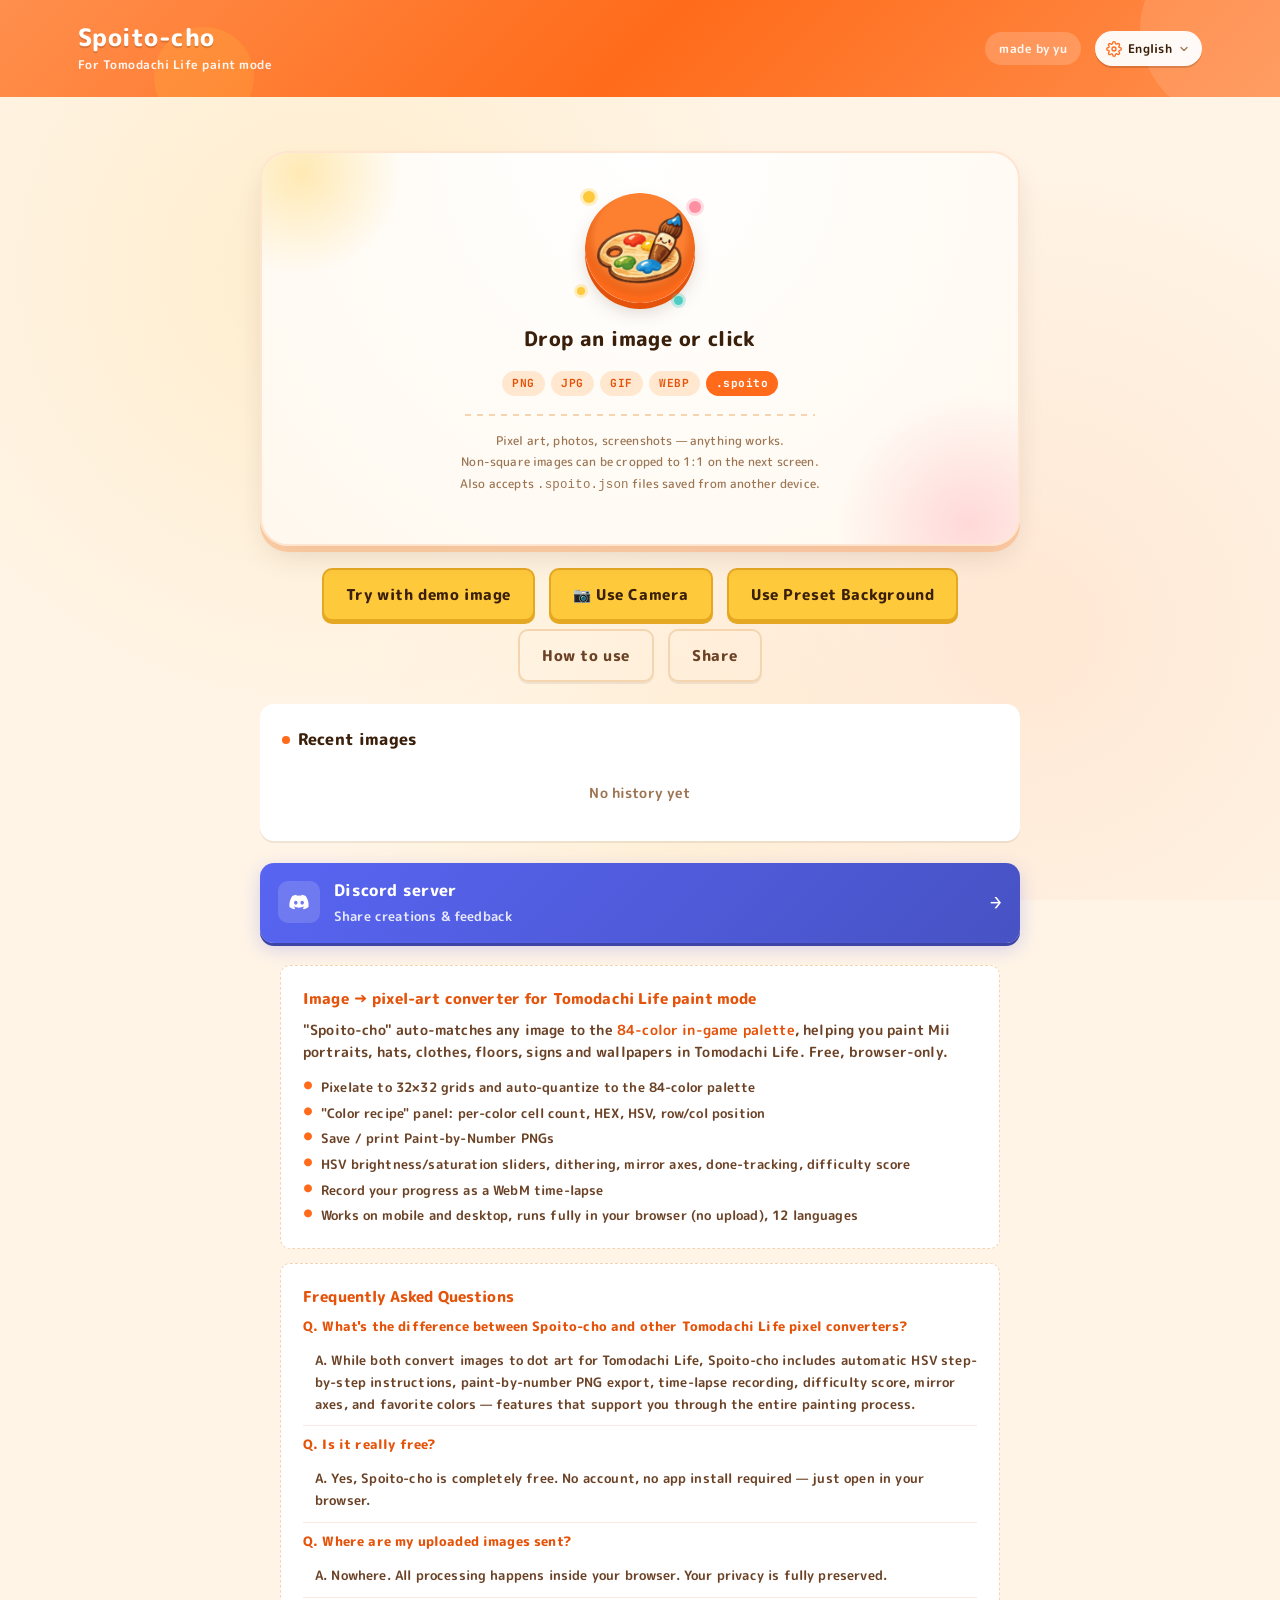
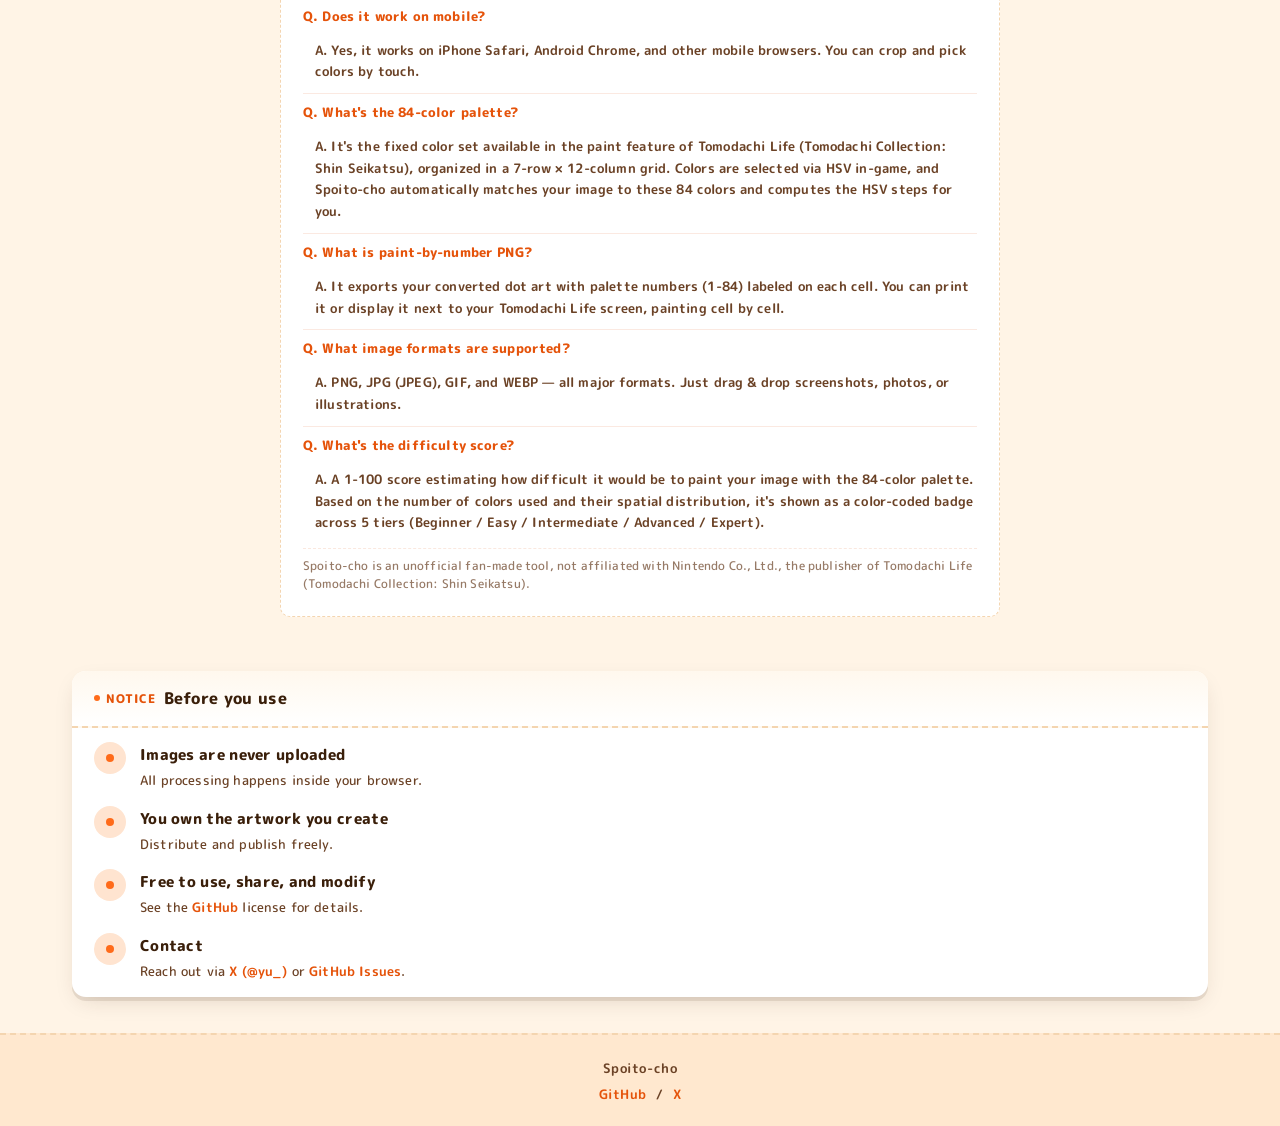
==== commit 16797a80: "Add files via upload しょーもなミス手直し" ====
--- a/index.html
+++ b/index.html
@@ -349,10 +349,12 @@
         </p>
         <input type="file" id="file-input" accept="image/*,.json,application/json" hidden>
       </div>
-      <div class="top-buttons">
+      <div class="top-buttons top-buttons-primary">
         <button class="btn accent" id="demo-btn" data-i18n="upload.demo">デモ画像で試す</button>
         <button class="btn accent" id="camera-btn" data-i18n="camera.openMode">📷 カメラで撮影</button>
         <button class="btn accent" id="bg-preset-mode-btn" data-i18n="bg.openMode">プリセット背景を使う</button>
+      </div>
+      <div class="top-buttons top-buttons-secondary">
         <button class="btn ghost" onclick="openModal('modal-history')" data-i18n="history.title" id="history-open-btn">最近使った画像</button>
         <button class="btn ghost" onclick="openModal('modal-guide')" data-i18n="upload.guide">使い方を見る</button>
         <button class="btn ghost" id="share-btn-top" onclick="openModal('modal-share')" data-i18n="share.button">共有</button>
@@ -602,6 +604,33 @@
                 <div class="grid-sub-toggle hidden" id="grid-sub-toggle">
                   <button class="grid-sub-btn active" data-sub="8">8</button>
                   <button class="grid-sub-btn"        data-sub="16">16</button>
+                  <button class="grid-sub-btn grid-offset-toggle" id="grid-offset-btn" data-i18n-attr-title="viewer.gridOffset" title="グリッド位置">⇄</button>
+                </div>
+                <div class="grid-offset-popover hidden" id="grid-offset-popover">
+                  <div class="gop-title">
+                    <span data-i18n="viewer.gridOffsetTitle">グリッド位置の調整</span>
+                    <button type="button" class="gop-close" id="gop-close" aria-label="閉じる">×</button>
+                  </div>
+                  <div class="gop-pad">
+                    <div></div>
+                    <button class="gop-btn" data-axis="y" data-delta="-0.5" aria-label="up half">↑½</button>
+                    <button class="gop-btn" data-axis="y" data-delta="-1" aria-label="up 1">↑1</button>
+                    <div></div>
+                    <button class="gop-btn" data-axis="x" data-delta="-1" aria-label="left 1">1←</button>
+                    <button class="gop-btn" data-axis="x" data-delta="-0.5" aria-label="left half">½←</button>
+                    <button class="gop-btn gop-reset" id="gop-reset" data-i18n-attr-title="viewer.gridReset" title="リセット" aria-label="リセット">⟲</button>
+                    <button class="gop-btn" data-axis="x" data-delta="0.5" aria-label="right half">→½</button>
+                    <button class="gop-btn" data-axis="x" data-delta="1" aria-label="right 1">→1</button>
+                    <div></div>
+                    <button class="gop-btn" data-axis="y" data-delta="1" aria-label="down 1">↓1</button>
+                    <button class="gop-btn" data-axis="y" data-delta="0.5" aria-label="down half">↓½</button>
+                    <div></div>
+                  </div>
+                  <div class="gop-status">
+                    <span data-i18n="viewer.gridOffsetX">X</span>: <span id="gop-x">0</span>
+                    <span class="gop-sep">·</span>
+                    <span data-i18n="viewer.gridOffsetY">Y</span>: <span id="gop-y">0</span>
+                  </div>
                 </div>
               </div>
               <div class="mirror-control">
@@ -625,6 +654,7 @@
                 <button id="zoom-out" class="zoom-btn" data-i18n-attr-aria-label="aria.zoomOut" aria-label="ズームアウト">−</button>
                 <span id="zoom-label">1×</span>
                 <button id="zoom-in"  class="zoom-btn" data-i18n-attr-aria-label="aria.zoomIn"  aria-label="ズームイン">＋</button>
+                <button id="zoom-fit" class="zoom-btn zoom-fit-btn" title="画面に合わせる" data-i18n-attr-title="aria.zoomFit" aria-label="画面に合わせる">⤢</button>
               </div>
             </div>
           </div>
@@ -652,15 +682,26 @@
               <button class="brush-pill" data-size="256"><span class="brush-dot" style="--d:2px"></span><span class="brush-px">1px</span></button>
               <button class="brush-pill" data-size="128"><span class="brush-dot" style="--d:3px"></span><span class="brush-px">2px</span></button>
               <button class="brush-pill" data-size="85"><span class="brush-dot" style="--d:4px"></span><span class="brush-px">3px</span></button>
+              <button class="brush-pill" data-size="48"><span class="brush-dot" style="--d:5px"></span><span class="brush-px">5px</span></button>
               <button class="brush-pill" data-size="37"><span class="brush-dot" style="--d:7px"></span><span class="brush-px">7px</span></button>
               <button class="brush-pill" data-size="20"><span class="brush-dot" style="--d:12px"></span><span class="brush-px">13px</span></button>
               <button class="brush-pill" data-size="13"><span class="brush-dot" style="--d:18px"></span><span class="brush-px">19px</span></button>
               <button class="brush-pill" data-size="9"><span class="brush-dot" style="--d:22px"></span><span class="brush-px">27px</span></button>
+              <div class="brush-pill brush-pill-custom" id="brush-custom-pill" title="カスタムサイズ">
+                <span class="brush-custom-icon" aria-hidden="true">✏️</span>
+                <input type="number" id="brush-custom-input" min="4" max="512" step="1" placeholder="48" data-i18n-attr-placeholder="view.customSizePh">
+                <span class="brush-px" data-i18n="view.customSizeUnit">マス</span>
+              </div>
             </div>
             <div class="brush-info">
               <span class="brush-info-text" id="brush-status">ブラシ 8px ・ 32×32マス</span>
               <span class="cv-hint" data-i18n="view.brushHint">小さい＝細かい・大きい＝ざっくり</span>
             </div>
+            <button type="button" id="cv-collapse-toggle" class="cv-collapse-toggle">
+              <span class="cv-collapse-icon">▾</span>
+              <span class="cv-collapse-label" data-i18n="view.collapseOpen">詳細オプション</span>
+            </button>
+            <div id="cv-collapsible" class="cv-collapsible">
             <div class="cv-row">
               <span class="cv-label" data-i18n="view.ditherLabel">オプション</span>
               <label class="cv-toggle">
@@ -672,6 +713,30 @@
                 <span data-i18n="view.pbnGrid">番号塗り絵にマス目強調</span>
               </label>
               <span class="cv-hint" data-i18n="view.ditherHint">写真やグラデーションは ON 推奨</span>
+            </div>
+            <div class="cv-row">
+              <span class="cv-label" data-i18n="view.preprocessLabel">前処理</span>
+              <div class="preprocess-group">
+                <div class="preprocess-item">
+                  <label data-i18n="view.preBlur">ぼかし</label>
+                  <select id="pre-blur-select">
+                    <option value="0" data-i18n="view.preBlurOff">なし</option>
+                    <option value="1" data-i18n="view.preBlurLight">軽め</option>
+                    <option value="3" data-i18n="view.preBlurMid">普通</option>
+                    <option value="6" data-i18n="view.preBlurStrong">強め</option>
+                  </select>
+                </div>
+                <div class="preprocess-item">
+                  <label data-i18n="view.regionMerge">領域マージ</label>
+                  <select id="region-merge-select">
+                    <option value="0" data-i18n="view.regionMergeOff">なし</option>
+                    <option value="3" data-i18n="view.regionMergeLight">小さい点を消す</option>
+                    <option value="8" data-i18n="view.regionMergeMid">中サイズも統合</option>
+                    <option value="20" data-i18n="view.regionMergeStrong">大胆に統合</option>
+                  </select>
+                </div>
+              </div>
+              <span class="cv-hint" data-i18n="view.preprocessHint">ムラの少ない仕上がりに</span>
             </div>
             <div class="cv-row hsv-row">
               <span class="cv-label" data-i18n="view.adjustLabel">画像調整</span>
@@ -689,6 +754,7 @@
                 <button id="hsv-reset-btn" class="hsv-reset" data-i18n="view.adjustReset">リセット</button>
               </div>
             </div>
+            </div>
           </div>
 
           <div class="img-info-bar">
@@ -797,9 +863,21 @@
                         onclick="toggleIsolate()"
                         data-i18n="color.isolateOff"
                         data-label-off="この色だけ表示" data-label-on="全色を表示">この色だけ表示</button>
+                <button type="button" class="btn small isolate-settings-btn" id="isolate-settings-btn" data-i18n-attr-title="color.maskSettings" title="周りの色設定" aria-haspopup="true">⚙</button>
                 <button class="btn small done-btn" id="done-btn-panel" type="button"
                         onclick="toggleDoneColor()"
                         data-i18n="color.markDoneOff">塗り終わった</button>
+              </div>
+              <div class="isolate-settings-popover hidden" id="isolate-settings-popover">
+                <div class="iss-row">
+                  <span class="iss-label" data-i18n="color.maskColor">周りの色</span>
+                  <div class="iss-swatches" id="iss-swatches"></div>
+                </div>
+                <div class="iss-row">
+                  <span class="iss-label" data-i18n="color.maskOpacity">不透明度</span>
+                  <input type="range" id="iss-opacity" min="20" max="100" step="5" value="85">
+                  <output id="iss-opacity-val">85%</output>
+                </div>
               </div>
             </div>
 
--- a/css/base/base.css
+++ b/css/base/base.css
@@ -10,12 +10,14 @@
   --orange-pale:  #FFE4D0;
 
   --yellow:       #FFC93C;
+  --yellow-d:     #E5A823;
   --pink:         #FF8FA3;
   --teal:         #4ECDC4;
 
   --ink:          #3A1F0A;
   --ink-2:        #6B4226;
   --ink-3:        #9C7553;
+  --ink-soft:     #FFF6E8;
 
   --line:         #F4D5B0;
   --line-soft:    #FAE6CD;
--- a/css/features/upload.css
+++ b/css/features/upload.css
@@ -158,6 +158,9 @@
   gap: var(--gap-md);
   justify-content: center;
   flex-wrap: wrap;
+}
+.top-buttons-secondary {
+  margin-top: var(--gap-sm);
 }
 
 .btn {
@@ -203,10 +206,10 @@
 .btn.accent {
   background: var(--yellow);
   color: var(--ink);
-  border-color: #E5A823;
-  box-shadow: 0 3px 0 #E5A823;
-}
-.btn.accent:hover { background: #FFD352; }
+  border-color: var(--yellow-d);
+  box-shadow: 0 3px 0 var(--yellow-d);
+}
+.btn.accent:hover { background: var(--yellow-d); }
 
 .btn.ghost {
   background: transparent;
@@ -321,7 +324,7 @@
   margin: var(--gap-lg) auto 0;
   max-width: 720px;
   padding: var(--gap-lg);
-  background: rgba(255, 252, 246, 0.7);
+  background: var(--card);
   border: 1.5px dashed var(--line);
   border-radius: var(--radius-md);
   text-align: left;
@@ -380,7 +383,7 @@
   margin: var(--gap-md) auto 0;
   max-width: 720px;
   padding: var(--gap-lg);
-  background: rgba(255, 252, 246, 0.7);
+  background: var(--card);
   border: 1.5px dashed var(--line);
   border-radius: var(--radius-md);
   text-align: left;
--- a/css/features/canvas.css
+++ b/css/features/canvas.css
@@ -51,6 +51,7 @@
   display: inline-flex;
   align-items: center;
   gap: 4px;
+  position: relative;
 }
 .grid-sub-toggle {
   display: inline-flex;
@@ -421,3 +422,170 @@
   .csp-swatch { width: 18px; height: 18px; }
   .csp-seq { font-size: 0.7rem; }
 }
+
+.zoom-fit-btn {
+  font-size: 0.9rem;
+}
+
+.isolate-settings-btn {
+  min-width: auto;
+  padding: 6px 10px;
+  font-size: 0.85rem;
+}
+.isolate-settings-popover {
+  position: fixed;
+  z-index: 1000;
+  background: var(--card);
+  border: 2px solid var(--orange);
+  border-radius: var(--radius-md);
+  padding: 12px 14px;
+  box-shadow: 0 6px 16px rgba(0, 0, 0, 0.25);
+  min-width: 240px;
+}
+.isolate-settings-popover.hidden { display: none; }
+.iss-row {
+  display: grid;
+  grid-template-columns: 80px 1fr auto;
+  align-items: center;
+  gap: 10px;
+  padding: 4px 0;
+}
+.iss-label {
+  font-family: var(--font-jp);
+  font-weight: 700;
+  font-size: 0.82rem;
+  color: var(--orange-d);
+}
+.iss-swatches {
+  display: flex;
+  gap: 6px;
+  flex-wrap: wrap;
+}
+.iss-swatch {
+  width: 24px;
+  height: 24px;
+  border-radius: 5px;
+  border: 1px solid rgba(0,0,0,0.18);
+  cursor: pointer;
+  padding: 0;
+  transition: transform 0.08s ease;
+}
+.iss-swatch:hover { transform: scale(1.15); }
+.iss-swatch.active {
+  outline: 2px solid var(--orange-d);
+  outline-offset: 2px;
+}
+.isolate-settings-popover input[type="range"] {
+  width: 100%;
+  accent-color: var(--orange);
+}
+.isolate-settings-popover output {
+  font-family: var(--font-mono);
+  font-weight: 700;
+  font-size: 0.8rem;
+  color: var(--ink);
+  font-variant-numeric: tabular-nums;
+}
+
+.grid-offset-toggle {
+  font-size: 0.9rem;
+  padding: 4px 8px;
+  min-width: auto;
+}
+.grid-offset-popover {
+  position: fixed;
+  z-index: 1000;
+  background: var(--card);
+  border: 2px solid var(--orange);
+  border-radius: var(--radius-md);
+  padding: 10px 12px 8px;
+  box-shadow: 0 8px 22px rgba(0, 0, 0, 0.3);
+  min-width: 200px;
+  max-width: 240px;
+  backdrop-filter: blur(6px);
+  background-color: rgba(255, 246, 232, 0.96);
+}
+.grid-offset-popover.hidden { display: none; }
+.gop-title {
+  font-family: var(--font-jp);
+  font-weight: 700;
+  font-size: 0.78rem;
+  color: var(--orange-d);
+  text-align: center;
+  margin-bottom: 8px;
+  display: flex;
+  align-items: center;
+  justify-content: space-between;
+}
+.gop-close {
+  background: transparent;
+  border: none;
+  color: var(--ink-3);
+  font-size: 1.1rem;
+  cursor: pointer;
+  padding: 0 4px;
+  line-height: 1;
+}
+.gop-close:hover { color: var(--orange-d); }
+
+@media (max-width: 600px) {
+  .grid-offset-popover {
+    right: 8px;
+    top: 8px;
+    bottom: auto;
+    min-width: 180px;
+    max-width: 220px;
+  }
+}
+.grid-offset-popover .gop-pad {
+  display: grid;
+  grid-template-columns: repeat(4, 1fr);
+  grid-auto-rows: 38px;
+  gap: 3px;
+  margin-bottom: 8px;
+}
+.grid-offset-popover .gop-btn {
+  font-family: var(--font-jp);
+  font-weight: 700;
+  font-size: 0.74rem;
+  padding: 0;
+  background: var(--ink-soft, #fff6e8);
+  border: 1.5px solid var(--orange-l);
+  border-radius: var(--radius-sm);
+  color: var(--ink);
+  cursor: pointer;
+  transition: transform 0.08s ease, background 0.12s;
+  display: flex;
+  align-items: center;
+  justify-content: center;
+  white-space: nowrap;
+  line-height: 1;
+}
+.grid-offset-popover .gop-btn:hover {
+  background: var(--orange-l);
+  transform: scale(1.06);
+}
+.grid-offset-popover .gop-btn.gop-reset {
+  font-size: 1.1rem;
+  background: transparent;
+  border-color: var(--ink-3);
+  color: var(--ink-2);
+}
+.grid-offset-popover .gop-btn.gop-reset:hover {
+  background: var(--ink-3);
+  color: #fff;
+}
+.grid-offset-popover .gop-status {
+  text-align: center;
+  font-family: var(--font-mono);
+  font-size: 0.76rem;
+  color: var(--ink-2);
+  padding-top: 5px;
+  border-top: 1px dashed var(--orange-l);
+}
+.grid-offset-popover .gop-status .gop-sep { color: var(--ink-3); margin: 0 6px; }
+.grid-offset-popover .gop-status span[id^="gop-"] {
+  font-weight: 800;
+  color: var(--orange-d);
+  font-variant-numeric: tabular-nums;
+}
--- a/css/features/view-mode.css
+++ b/css/features/view-mode.css
@@ -370,3 +370,154 @@
   letter-spacing: 0.05em;
 }
 .tl-elapsed.hidden { display: none; }
+
+.brush-pill-custom {
+  cursor: default;
+  gap: 6px;
+  padding: 9px 14px 9px 12px;
+}
+.brush-custom-icon {
+  font-size: 0.8rem;
+  opacity: 0.7;
+  transition: opacity 0.15s;
+  flex-shrink: 0;
+  pointer-events: none;
+  user-select: none;
+}
+.brush-pill-custom .brush-px {
+  pointer-events: none;
+  user-select: none;
+}
+.brush-pill-custom:hover .brush-custom-icon {
+  opacity: 1;
+}
+#brush-custom-input {
+  cursor: text;
+  -webkit-appearance: none !important;
+  -moz-appearance: textfield !important;
+  appearance: none !important;
+  color-scheme: light;
+  width: 36px;
+  background: transparent !important;
+  background-color: transparent !important;
+  border: none !important;
+  outline: none !important;
+  font-family: var(--font-mono) !important;
+  font-weight: 800 !important;
+  font-size: 0.84rem !important;
+  letter-spacing: 0.02em !important;
+  color: var(--ink) !important;
+  text-align: right;
+  padding: 0;
+  margin: 0;
+  box-shadow: none !important;
+  caret-color: var(--orange);
+}
+#brush-custom-input::placeholder {
+  color: var(--ink-3);
+  opacity: 0.6;
+  font-weight: 600;
+}
+#brush-custom-input::-webkit-outer-spin-button,
+#brush-custom-input::-webkit-inner-spin-button {
+  -webkit-appearance: none !important;
+  appearance: none !important;
+  margin: 0 !important;
+  display: none !important;
+}
+.brush-pill-custom:focus-within {
+  border-color: var(--orange);
+  box-shadow: 0 0 0 3px rgba(255, 107, 26, 0.18);
+}
+.brush-pill-custom.active {
+  background: var(--orange);
+  color: #fff;
+  border-color: var(--orange-d);
+  box-shadow: 0 3px 0 var(--orange-d);
+}
+.brush-pill-custom.active .brush-custom-icon { opacity: 0.95; }
+.brush-pill-custom.active #brush-custom-input {
+  color: #fff !important;
+  caret-color: #fff;
+}
+.brush-pill-custom.active #brush-custom-input::placeholder {
+  color: rgba(255, 255, 255, 0.7);
+}
+
+@media (max-width: 600px) {
+  #brush-custom-input { width: 30px; font-size: 0.78rem !important; }
+  .brush-custom-icon { font-size: 0.72rem; }
+}
+
+.preprocess-group {
+  display: flex;
+  gap: 12px;
+  flex-wrap: wrap;
+  align-items: center;
+}
+.preprocess-item {
+  display: flex;
+  align-items: center;
+  gap: 6px;
+}
+.preprocess-item label {
+  font-family: var(--font-jp);
+  font-weight: 700;
+  font-size: 0.82rem;
+  color: var(--orange-d);
+}
+.preprocess-item select {
+  font-family: var(--font-jp);
+  font-size: 0.84rem;
+  padding: 4px 8px;
+  border: 1.5px solid var(--orange-l);
+  border-radius: var(--radius-sm);
+  background: var(--card);
+  color: var(--ink);
+  cursor: pointer;
+}
+.preprocess-item select:focus {
+  outline: none;
+  border-color: var(--orange);
+  box-shadow: 0 0 0 2px rgba(255, 107, 26, 0.18);
+}
+
+.cv-collapse-toggle {
+  display: inline-flex;
+  align-items: center;
+  gap: 6px;
+  background: transparent;
+  border: 1.5px dashed var(--orange-l);
+  border-radius: var(--radius-sm);
+  padding: 6px 14px;
+  font-family: var(--font-jp);
+  font-weight: 700;
+  font-size: 0.84rem;
+  color: var(--orange-d);
+  cursor: pointer;
+  margin: 8px 0 6px;
+  transition: background 0.12s, border-color 0.12s;
+}
+.cv-collapse-toggle:hover {
+  background: var(--ink-soft, #fff6e8);
+  border-color: var(--orange);
+}
+.cv-collapse-toggle .cv-collapse-icon {
+  font-size: 0.78rem;
+  transition: transform 0.15s ease;
+  color: var(--orange);
+}
+.cv-collapse-toggle.open .cv-collapse-icon { color: var(--orange-d); }
+
+.cv-collapsible {
+  overflow: hidden;
+  transition: max-height 0.25s ease;
+}
+.cv-collapsible.collapsed {
+  max-height: 0;
+  padding: 0;
+  border: 0;
+}
+.cv-collapsible.collapsed > * {
+  visibility: hidden;
+}
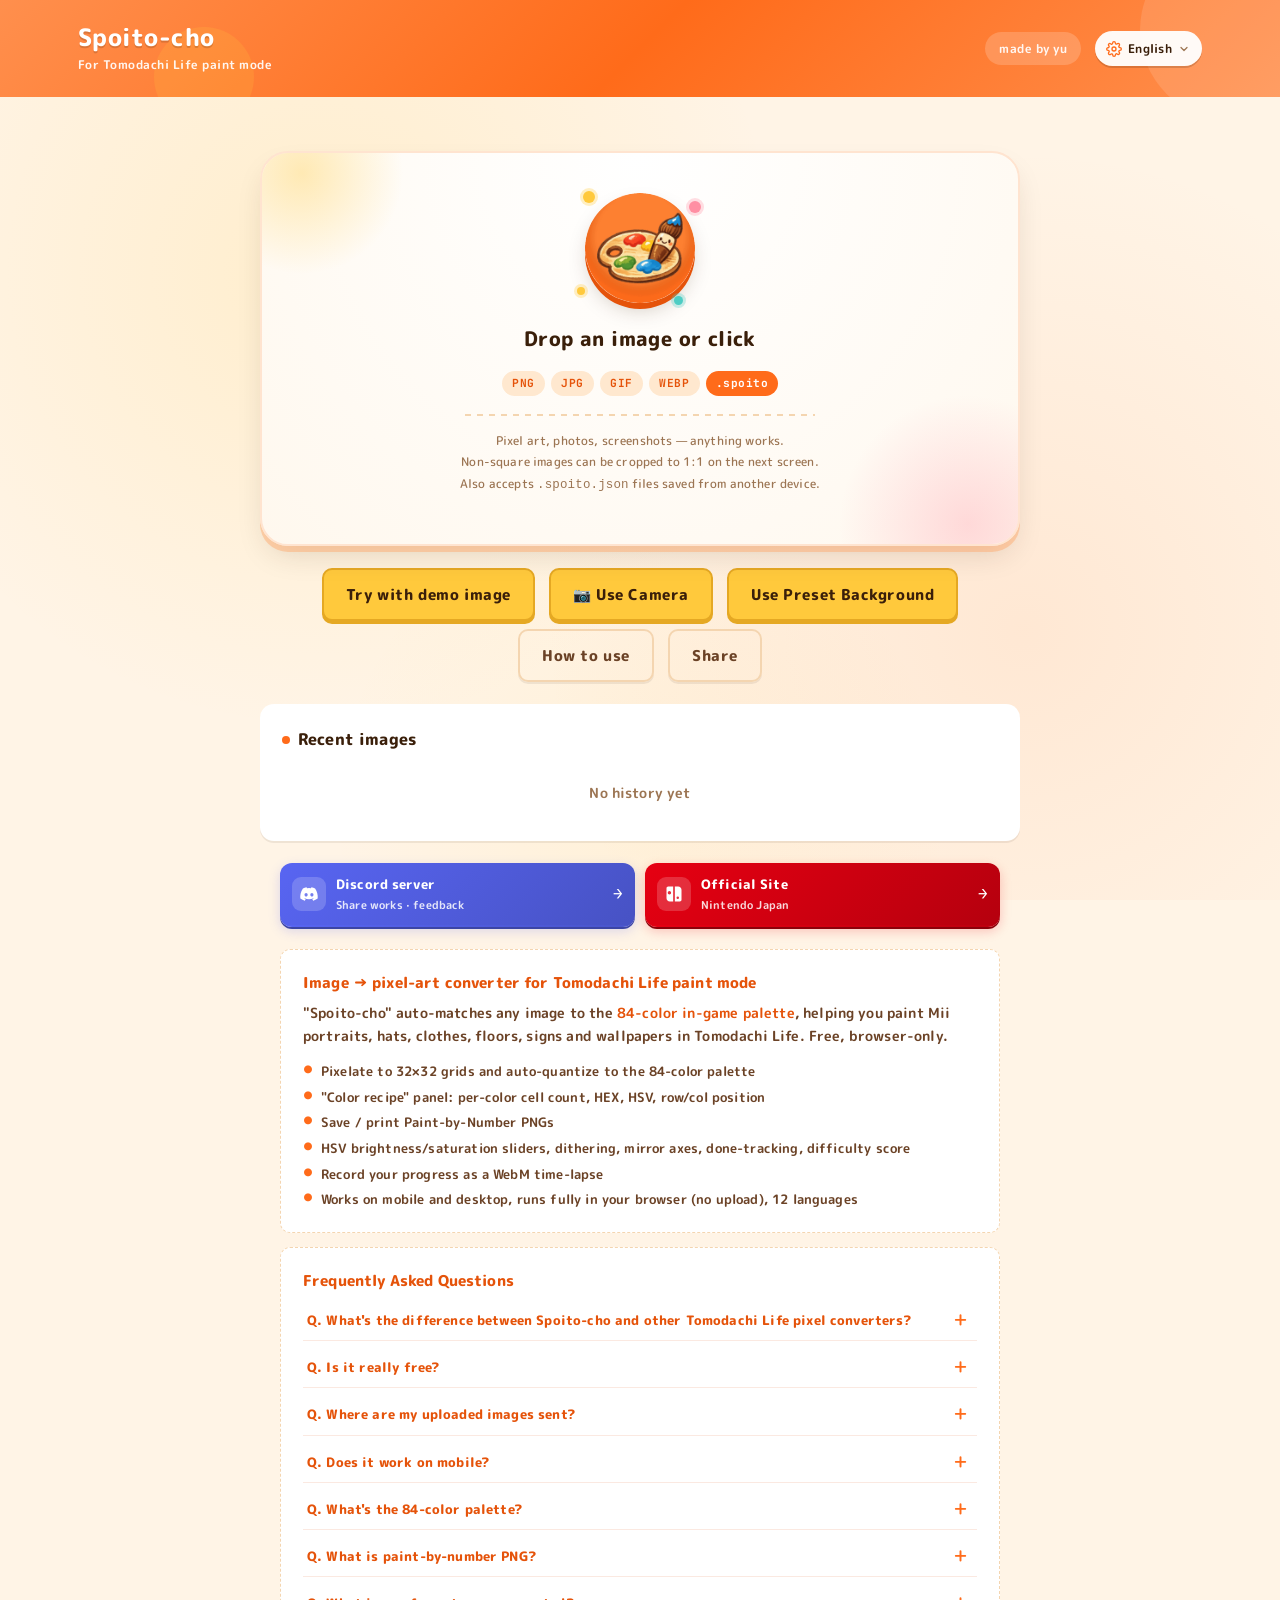
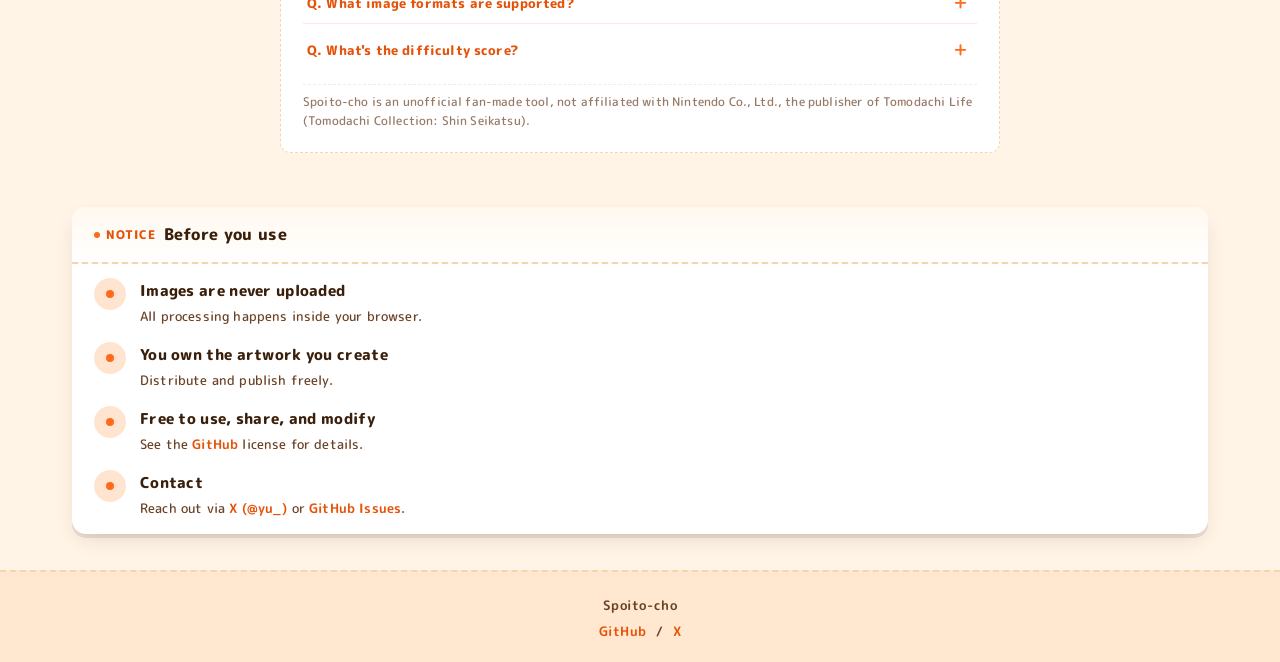
==== commit b8c172af: "Add files via upload" ====
--- a/index.html
+++ b/index.html
@@ -369,16 +369,29 @@
         <div id="history-list" class="history-list"></div>
       </div>
 
-      <a class="discord-banner" href="https://discord.gg/3tqgcAwVF7" target="_blank" rel="noopener">
-        <span class="discord-banner-icon" aria-hidden="true">
-          <svg viewBox="0 0 24 24" width="22" height="22" fill="currentColor"><path d="M19.27 5.33C17.94 4.71 16.5 4.26 15 4a.09.09 0 0 0-.07.03c-.18.33-.39.76-.53 1.09a16.09 16.09 0 0 0-4.8 0c-.14-.34-.35-.76-.54-1.09c-.01-.02-.04-.03-.07-.03c-1.5.26-2.93.71-4.27 1.33c-.01 0-.02.01-.03.02c-2.72 4.07-3.47 8.03-3.1 11.95c0 .02.01.04.03.05c1.8 1.32 3.53 2.12 5.24 2.65c.03.01.06 0 .07-.02c.4-.55.76-1.13 1.07-1.74c.02-.04 0-.08-.04-.09c-.57-.22-1.11-.48-1.64-.78c-.04-.02-.04-.08-.01-.11c.11-.08.22-.17.33-.25c.02-.02.05-.02.07-.01c3.44 1.57 7.15 1.57 10.55 0c.02-.01.05-.01.07.01c.11.09.22.17.33.26c.04.03.04.09-.01.11c-.52.31-1.07.56-1.64.78c-.04.01-.05.06-.04.09c.32.61.68 1.19 1.07 1.74c.03.01.06.02.09.01c1.72-.53 3.45-1.33 5.25-2.65c.02-.01.03-.03.03-.05c.44-4.53-.73-8.46-3.1-11.95c-.01-.01-.02-.02-.04-.02zM8.52 14.91c-1.03 0-1.89-.95-1.89-2.12s.84-2.12 1.89-2.12c1.06 0 1.9.96 1.89 2.12c0 1.17-.84 2.12-1.89 2.12zm6.97 0c-1.03 0-1.89-.95-1.89-2.12s.84-2.12 1.89-2.12c1.06 0 1.9.96 1.89 2.12c0 1.17-.83 2.12-1.89 2.12z"/></svg>
-        </span>
-        <span class="discord-banner-text">
-          <span class="discord-banner-title" data-i18n="upload.discordTitle">Discord サーバー</span>
-          <span class="discord-banner-sub" data-i18n="upload.discordSub">作品共有・要望相談はこちら</span>
-        </span>
-        <span class="discord-banner-arrow" aria-hidden="true">→</span>
-      </a>
+      <div class="external-links-row">
+        <a class="ext-link discord-banner" href="https://discord.gg/3tqgcAwVF7" target="_blank" rel="noopener">
+          <span class="ext-link-icon" aria-hidden="true">
+            <svg viewBox="0 0 24 24" width="20" height="20" fill="currentColor"><path d="M19.27 5.33C17.94 4.71 16.5 4.26 15 4a.09.09 0 0 0-.07.03c-.18.33-.39.76-.53 1.09a16.09 16.09 0 0 0-4.8 0c-.14-.34-.35-.76-.54-1.09c-.01-.02-.04-.03-.07-.03c-1.5.26-2.93.71-4.27 1.33c-.01 0-.02.01-.03.02c-2.72 4.07-3.47 8.03-3.1 11.95c0 .02.01.04.03.05c1.8 1.32 3.53 2.12 5.24 2.65c.03.01.06 0 .07-.02c.4-.55.76-1.13 1.07-1.74c.02-.04 0-.08-.04-.09c-.57-.22-1.11-.48-1.64-.78c-.04-.02-.04-.08-.01-.11c.11-.08.22-.17.33-.25c.02-.02.05-.02.07-.01c3.44 1.57 7.15 1.57 10.55 0c.02-.01.05-.01.07.01c.11.09.22.17.33.26c.04.03.04.09-.01.11c-.52.31-1.07.56-1.64.78c-.04.01-.05.06-.04.09c.32.61.68 1.19 1.07 1.74c.03.01.06.02.09.01c1.72-.53 3.45-1.33 5.25-2.65c.02-.01.03-.03.03-.05c.44-4.53-.73-8.46-3.1-11.95c-.01-.01-.02-.02-.04-.02zM8.52 14.91c-1.03 0-1.89-.95-1.89-2.12s.84-2.12 1.89-2.12c1.06 0 1.9.96 1.89 2.12c0 1.17-.84 2.12-1.89 2.12zm6.97 0c-1.03 0-1.89-.95-1.89-2.12s.84-2.12 1.89-2.12c1.06 0 1.9.96 1.89 2.12c0 1.17-.83 2.12-1.89 2.12z"/></svg>
+          </span>
+          <span class="ext-link-text">
+            <span class="ext-link-title" data-i18n="upload.discordTitle">Discord サーバー</span>
+            <span class="ext-link-sub" data-i18n="upload.discordSub">作品共有・要望相談</span>
+          </span>
+          <span class="ext-link-arrow" aria-hidden="true">→</span>
+        </a>
+
+        <a class="ext-link nintendo-banner" href="https://www.nintendo.com/jp/switch/blfga/index.html" target="_blank" rel="noopener">
+          <span class="ext-link-icon" aria-hidden="true">
+            <svg viewBox="0 0 24 24" width="20" height="20" fill="currentColor"><path d="M5 3h6v18H7c-2.21 0-4-1.79-4-4V5c0-1.1.9-2 2-2zm1.5 5.5c-1.1 0-2 .9-2 2s.9 2 2 2s2-.9 2-2s-.9-2-2-2zM21 5v14c0 1.1-.9 2-2 2h-6V3h4c2.21 0 4 1.79 4 4zm-3 11.5a1.5 1.5 0 1 0-3 0a1.5 1.5 0 0 0 3 0z"/></svg>
+          </span>
+          <span class="ext-link-text">
+            <span class="ext-link-title" data-i18n="upload.officialTitle">トモコレ 公式サイト</span>
+            <span class="ext-link-sub" data-i18n="upload.officialSub">任天堂公式ページ</span>
+          </span>
+          <span class="ext-link-arrow" aria-hidden="true">→</span>
+        </a>
+      </div>
 
       <section class="seo-intro">
         <h2 class="seo-intro-h" data-i18n="seo.heading">トモコレ(トモダチコレクション わくわく生活)ペイント機能向け ドット絵変換メーカー</h2>
@@ -395,31 +408,47 @@
 
       <section class="seo-faq" aria-labelledby="seo-faq-h">
         <h2 id="seo-faq-h" class="seo-intro-h" data-i18n="seoFaq.heading">よくある質問</h2>
-        <dl class="seo-faq-list">
-          <dt data-i18n="seoFaq.q1">Q. すぽいと帳とトモコレ画像変換メーカーの違いは?</dt>
-          <dd data-i18n="seoFaq.a1">A. どちらもトモコレ(トモダチコレクション)用のドット絵変換ツールですが、すぽいと帳は HSV 操作手順の自動算出、番号塗り絵 PNG、タイムラプス録画、塗りやすさスコア、対称線、お気に入り色など、塗り作業を最後までサポートする機能が充実しています。</dd>
-
-          <dt data-i18n="seoFaq.q2">Q. 完全無料で使えますか?</dt>
-          <dd data-i18n="seoFaq.a2">A. はい、すぽいと帳は完全無料です。アカウント登録もアプリのインストールも不要、ブラウザで開くだけで使えます。</dd>
-
-          <dt data-i18n="seoFaq.q3">Q. アップロードした画像はどこに送られますか?</dt>
-          <dd data-i18n="seoFaq.a3">A. どこにも送られません。すべての処理はあなたのブラウザの中で完結します。プライバシーが完全に保たれます。</dd>
-
-          <dt data-i18n="seoFaq.q4">Q. スマホでも使えますか?</dt>
-          <dd data-i18n="seoFaq.a4">A. はい、iPhone Safari、Android Chrome などのモバイルブラウザに対応しています。タッチ操作でクロップ・色取得が可能です。</dd>
-
-          <dt data-i18n="seoFaq.q5">Q. 84色パレットとは何ですか?</dt>
-          <dd data-i18n="seoFaq.a5">A. トモコレ(トモダチコレクション わくわく生活)のペイント機能で使える固定色のセットで、7行×12列(84色)のグリッドに整理されています。HSV パラメータでゲーム内から選択する仕組みで、すぽいと帳はこの 84色に自動マッチして、HSV の操作手順まで算出します。</dd>
-
-          <dt data-i18n="seoFaq.q6">Q. 番号塗り絵 PNG とは?</dt>
-          <dd data-i18n="seoFaq.a6">A. 変換後のドット絵を、各マスにパレット番号(1〜84)を書き込んだ PNG として書き出す機能です。印刷したり、トモコレを起動しているデバイスの隣に並べて、塗る順番や色番号を見ながら手作業で進めることができます。</dd>
-
-          <dt data-i18n="seoFaq.q7">Q. 対応している画像形式は?</dt>
-          <dd data-i18n="seoFaq.a7">A. PNG、JPG (JPEG)、GIF、WEBP の主要形式に対応しています。スクリーンショットや写真、イラストなどそのままドラッグ&ドロップで読み込めます。</dd>
-
-          <dt data-i18n="seoFaq.q8">Q. 塗りやすさスコアとは?</dt>
-          <dd data-i18n="seoFaq.a8">A. 変換後のドット絵を 84色パレットで塗る作業の難易度を 1〜100 のスコアで表示する機能です。使用色数と色の散らばり具合から計算し、入門/初級/中級/上級/達人 の 5段階で色分けされたバッジを表示します。</dd>
-        </dl>
+        <div class="seo-faq-list">
+          <details class="seo-faq-item">
+            <summary data-i18n="seoFaq.q1">Q. すぽいと帳とトモコレ画像変換メーカーの違いは?</summary>
+            <p data-i18n="seoFaq.a1">A. どちらもトモコレ(トモダチコレクション)用のドット絵変換ツールですが、すぽいと帳は HSV 操作手順の自動算出、番号塗り絵 PNG、タイムラプス録画、塗りやすさスコア、対称線、お気に入り色など、塗り作業を最後までサポートする機能が充実しています。</p>
+          </details>
+
+          <details class="seo-faq-item">
+            <summary data-i18n="seoFaq.q2">Q. 完全無料で使えますか?</summary>
+            <p data-i18n="seoFaq.a2">A. はい、すぽいと帳は完全無料です。アカウント登録もアプリのインストールも不要、ブラウザで開くだけで使えます。</p>
+          </details>
+
+          <details class="seo-faq-item">
+            <summary data-i18n="seoFaq.q3">Q. アップロードした画像はどこに送られますか?</summary>
+            <p data-i18n="seoFaq.a3">A. どこにも送られません。すべての処理はあなたのブラウザの中で完結します。プライバシーが完全に保たれます。</p>
+          </details>
+
+          <details class="seo-faq-item">
+            <summary data-i18n="seoFaq.q4">Q. スマホでも使えますか?</summary>
+            <p data-i18n="seoFaq.a4">A. はい、iPhone Safari、Android Chrome などのモバイルブラウザに対応しています。タッチ操作でクロップ・色取得が可能です。</p>
+          </details>
+
+          <details class="seo-faq-item">
+            <summary data-i18n="seoFaq.q5">Q. 84色パレットとは何ですか?</summary>
+            <p data-i18n="seoFaq.a5">A. トモコレ(トモダチコレクション わくわく生活)のペイント機能で使える固定色のセットで、7行×12列(84色)のグリッドに整理されています。HSV パラメータでゲーム内から選択する仕組みで、すぽいと帳はこの 84色に自動マッチして、HSV の操作手順まで算出します。</p>
+          </details>
+
+          <details class="seo-faq-item">
+            <summary data-i18n="seoFaq.q6">Q. 番号塗り絵 PNG とは?</summary>
+            <p data-i18n="seoFaq.a6">A. 変換後のドット絵を、各マスにパレット番号(1〜84)を書き込んだ PNG として書き出す機能です。印刷したり、トモコレを起動しているデバイスの隣に並べて、塗る順番や色番号を見ながら手作業で進めることができます。</p>
+          </details>
+
+          <details class="seo-faq-item">
+            <summary data-i18n="seoFaq.q7">Q. 対応している画像形式は?</summary>
+            <p data-i18n="seoFaq.a7">A. PNG、JPG (JPEG)、GIF、WEBP の主要形式に対応しています。スクリーンショットや写真、イラストなどそのままドラッグ&ドロップで読み込めます。</p>
+          </details>
+
+          <details class="seo-faq-item">
+            <summary data-i18n="seoFaq.q8">Q. 塗りやすさスコアとは?</summary>
+            <p data-i18n="seoFaq.a8">A. 変換後のドット絵を 84色パレットで塗る作業の難易度を 1〜100 のスコアで表示する機能です。使用色数と色の散らばり具合から計算し、入門/初級/中級/上級/達人 の 5段階で色分けされたバッジを表示します。</p>
+          </details>
+        </div>
         <p class="seo-faq-note" data-i18n="seoFaq.note">※本ツール「すぽいと帳」は、株式会社任天堂が販売する「トモダチコレクション わくわく生活」の非公式ファンメイドツールです。ブランドとの公式な関係はありません。</p>
       </section>
     </section>
@@ -798,6 +827,7 @@
           </div>
 
           <div class="canvas-wrapper" id="canvas-wrapper">
+            <button type="button" id="loupe-toggle" class="loupe-toggle" aria-pressed="true" title="ルーペ" data-i18n-attr-title="canvas.loupe" data-i18n-attr-aria-label="canvas.loupe" aria-label="ルーペ">🔍</button>
             <div class="canvas-stage" id="canvas-stage">
               <div class="ruler-corner" id="ruler-corner"></div>
               <div class="ruler-top"    id="ruler-top"></div>
@@ -806,6 +836,10 @@
                 <canvas id="pixel-canvas"></canvas>
                 <canvas id="overlay-canvas" style="pointer-events:none"></canvas>
               </div>
+            </div>
+            <div class="loupe hidden" id="loupe" aria-hidden="true">
+              <canvas id="loupe-canvas" width="160" height="160"></canvas>
+              <div class="loupe-crosshair"></div>
             </div>
           </div>
 
@@ -1305,9 +1339,19 @@
   <script defer src="./js/features/share-card.js"></script>
   <script defer src="./js/features/pixel-editor.js"></script>
   <script defer src="./js/features/timelapse.js"></script>
+  <script defer src="./js/features/loupe.js"></script>
   <script defer src="./js/ui.js"></script>
   <script defer src="./js/main.js"></script>
   <script defer src="./js/console-art.js"></script>
 
+  <div id="mobile-color-bar" class="mobile-color-bar hidden" role="button" tabindex="0" aria-label="カラー情報の詳細を表示">
+    <div class="mcb-swatch" id="mcb-swatch"></div>
+    <div class="mcb-text">
+      <div class="mcb-hex" id="mcb-hex">#FFFFFF</div>
+      <div class="mcb-meta" id="mcb-meta">—</div>
+    </div>
+    <span class="mcb-cta" data-i18n="color.tapDetail">タップで詳細 ↑</span>
+  </div>
+
 </body>
 </html>
--- a/css/features/upload.css
+++ b/css/features/upload.css
@@ -252,72 +252,95 @@
   .drop-icon { animation: none; }
 }
 
-.discord-banner {
+.external-links-row {
+  display: grid;
+  grid-template-columns: 1fr 1fr;
+  gap: 10px;
+  margin-top: var(--gap-lg);
+  max-width: 720px;
+  margin-left: auto;
+  margin-right: auto;
+}
+.ext-link {
   display: flex;
   align-items: center;
-  gap: 14px;
-  margin-top: var(--gap-lg);
-  padding: 14px 18px;
-  background: linear-gradient(135deg, #5865F2 0%, #4752C4 100%);
-  border-radius: 14px;
+  gap: 10px;
+  padding: 10px 12px;
+  border-radius: 12px;
   color: #fff;
   text-decoration: none;
-  box-shadow: 0 3px 0 #3C45A5, 0 6px 18px rgba(88, 101, 242, 0.25);
-  transition: all 0.15s;
-}
-.discord-banner:hover {
-  transform: translateY(-2px);
-  box-shadow: 0 5px 0 #3C45A5, 0 10px 24px rgba(88, 101, 242, 0.3);
-}
-.discord-banner:active {
-  transform: translateY(0);
-  box-shadow: 0 2px 0 #3C45A5, 0 3px 10px rgba(88, 101, 242, 0.25);
-}
-.discord-banner-icon {
+  transition: transform 0.12s, box-shadow 0.12s;
+  min-height: 56px;
+}
+.ext-link:hover { transform: translateY(-1px); }
+.ext-link:active { transform: translateY(0); }
+.ext-link-icon {
   display: inline-flex;
   align-items: center;
   justify-content: center;
-  width: 42px;
-  height: 42px;
-  background: rgba(255, 255, 255, 0.15);
-  border-radius: 10px;
+  width: 34px;
+  height: 34px;
+  background: rgba(255, 255, 255, 0.18);
+  border-radius: 9px;
   flex-shrink: 0;
 }
-.discord-banner-text {
+.ext-link-text {
   display: flex;
   flex-direction: column;
-  gap: 2px;
+  gap: 1px;
   flex: 1;
   min-width: 0;
 }
-.discord-banner-title {
-  font-family: var(--font-jp);
-  font-weight: 800;
+.ext-link-title {
+  font-family: var(--font-jp);
+  font-weight: 800;
+  font-size: 0.84rem;
+  letter-spacing: 0.01em;
+  white-space: nowrap;
+  overflow: hidden;
+  text-overflow: ellipsis;
+}
+.ext-link-sub {
+  font-family: var(--font-jp);
+  font-weight: 600;
+  font-size: 0.7rem;
+  opacity: 0.85;
+  white-space: nowrap;
+  overflow: hidden;
+  text-overflow: ellipsis;
+}
+.ext-link-arrow {
+  font-family: var(--font-mono);
   font-size: 1rem;
-  letter-spacing: 0.02em;
-}
-.discord-banner-sub {
-  font-family: var(--font-jp);
-  font-weight: 600;
-  font-size: 0.8rem;
-  opacity: 0.85;
-}
-.discord-banner-arrow {
-  font-family: var(--font-mono);
-  font-size: 1.2rem;
   font-weight: 800;
   flex-shrink: 0;
-  transition: transform 0.15s;
-}
-.discord-banner:hover .discord-banner-arrow {
-  transform: translateX(3px);
+  transition: transform 0.12s;
+}
+.ext-link:hover .ext-link-arrow { transform: translateX(2px); }
+
+.discord-banner {
+  background: linear-gradient(135deg, #5865F2 0%, #4752C4 100%);
+  box-shadow: 0 2px 0 #3C45A5, 0 4px 12px rgba(88, 101, 242, 0.22);
+}
+.nintendo-banner {
+  background: linear-gradient(135deg, #E60012 0%, #B5000E 100%);
+  box-shadow: 0 2px 0 #8B000A, 0 4px 12px rgba(230, 0, 18, 0.22);
 }
 
 @media (max-width: 600px) {
-  .discord-banner { padding: 12px 14px; gap: 10px; }
-  .discord-banner-icon { width: 36px; height: 36px; }
-  .discord-banner-title { font-size: 0.92rem; }
-  .discord-banner-sub { font-size: 0.74rem; }
+  .external-links-row {
+    grid-template-columns: 1fr;
+    gap: 8px;
+  }
+  .nintendo-banner { order: 1; }
+  .discord-banner  { order: 2; }
+  .ext-link {
+    padding: 9px 10px;
+    min-height: 50px;
+  }
+  .ext-link-icon { width: 30px; height: 30px; }
+  .ext-link-title { font-size: 0.8rem; }
+  .ext-link-sub { font-size: 0.66rem; }
 }
 
 .seo-intro {
@@ -392,30 +415,59 @@
   margin: 0;
   padding: 0;
   display: grid;
-  gap: 10px;
-}
-.seo-faq-list dt {
+  gap: 6px;
+}
+.seo-faq-item {
+  border-bottom: 1px solid rgba(217, 79, 8, 0.12);
+  padding: 0;
+}
+.seo-faq-item:last-child {
+  border-bottom: none;
+}
+.seo-faq-item summary {
   font-family: var(--font-jp);
   font-weight: 800;
   font-size: 0.84rem;
   color: var(--orange-d);
   line-height: 1.5;
-  margin: 0;
-  padding-top: 8px;
-  border-top: 1px solid rgba(217, 79, 8, 0.12);
-}
-.seo-faq-list dt:first-of-type {
-  border-top: none;
-  padding-top: 0;
-}
-.seo-faq-list dd {
+  padding: 10px 30px 10px 4px;
+  cursor: pointer;
+  list-style: none;
+  position: relative;
+  user-select: none;
+  transition: color 0.12s;
+}
+.seo-faq-item summary::-webkit-details-marker { display: none; }
+.seo-faq-item summary::after {
+  content: '＋';
+  position: absolute;
+  right: 8px;
+  top: 50%;
+  transform: translateY(-50%);
+  font-size: 1.05rem;
+  font-weight: 700;
+  color: var(--orange);
+  transition: transform 0.2s, content 0s;
+}
+.seo-faq-item[open] summary::after {
+  content: '－';
+}
+.seo-faq-item summary:hover {
+  color: var(--orange);
+}
+.seo-faq-item p {
   font-family: var(--font-jp);
   font-weight: 600;
   font-size: 0.82rem;
   color: var(--ink-2);
   line-height: 1.65;
-  margin: 4px 0 0;
-  padding-left: 12px;
+  margin: 0;
+  padding: 4px 8px 12px 12px;
+  animation: faqFadeIn 0.2s ease-out;
+}
+@keyframes faqFadeIn {
+  from { opacity: 0; transform: translateY(-4px); }
+  to   { opacity: 1; transform: translateY(0); }
 }
 .seo-faq-note {
   font-family: var(--font-jp);
@@ -430,7 +482,7 @@
 }
 @media (max-width: 600px) {
   .seo-faq { padding: var(--gap-md); }
-  .seo-faq-list dt { font-size: 0.8rem; }
-  .seo-faq-list dd { font-size: 0.78rem; }
+  .seo-faq-item summary { font-size: 0.8rem; }
+  .seo-faq-item p { font-size: 0.78rem; }
   .seo-faq-note { font-size: 0.7rem; }
 }
--- a/css/features/canvas.css
+++ b/css/features/canvas.css
@@ -589,3 +589,92 @@
   color: var(--orange-d);
   font-variant-numeric: tabular-nums;
 }
+
+.loupe-toggle {
+  display: inline-flex;
+  align-items: center;
+  justify-content: center;
+  position: absolute;
+  top: 8px;
+  right: 8px;
+  z-index: 30;
+  width: 38px;
+  height: 38px;
+  border-radius: 50%;
+  background: rgba(255, 255, 255, 0.92);
+  border: 2px solid var(--orange);
+  color: var(--orange-d);
+  font-size: 18px;
+  cursor: pointer;
+  box-shadow: 0 2px 6px rgba(0, 0, 0, 0.18);
+  transition: transform 0.1s, background 0.12s;
+}
+.loupe-toggle:hover {
+  background: var(--card);
+  transform: scale(1.05);
+}
+.loupe-toggle:active {
+  transform: scale(0.94);
+}
+.loupe-toggle[aria-pressed="false"] {
+  background: rgba(255, 255, 255, 0.7);
+  border-color: var(--ink-3);
+  color: var(--ink-3);
+  opacity: 0.65;
+}
+
+.loupe {
+  display: block;
+  position: fixed;
+  pointer-events: none;
+  width: 160px;
+  height: 160px;
+  border-radius: 50%;
+  border: 3px solid var(--orange);
+  background: var(--card);
+  overflow: hidden;
+  z-index: 800;
+  box-shadow: 0 4px 14px rgba(0, 0, 0, 0.25);
+  transform: translate(-50%, -100%);
+  transition: opacity 0.1s;
+}
+.loupe.hidden {
+  opacity: 0;
+  visibility: hidden;
+}
+.loupe-crosshair {
+  position: absolute;
+  top: 50%;
+  left: 50%;
+  width: 16px;
+  height: 16px;
+  transform: translate(-50%, -50%);
+  pointer-events: none;
+}
+.loupe-crosshair::before,
+.loupe-crosshair::after {
+  content: '';
+  position: absolute;
+  background: rgba(255, 107, 26, 0.85);
+}
+.loupe-crosshair::before {
+  left: 50%;
+  top: 0;
+  bottom: 0;
+  width: 2px;
+  transform: translateX(-50%);
+}
+.loupe-crosshair::after {
+  top: 50%;
+  left: 0;
+  right: 0;
+  height: 2px;
+  transform: translateY(-50%);
+}
+.canvas-wrapper {
+  position: relative;
+}
+
+@media (max-width: 600px), (max-height: 500px) and (orientation: landscape) {
+  /* mobile-specific overrides below if any */
+}
--- a/css/features/color-info.css
+++ b/css/features/color-info.css
@@ -201,3 +201,71 @@
 .info-label .btn.tiny {
   margin-left: auto;
 }
+
+.mobile-color-bar { display: none; }
+
+@media (max-width: 600px), (max-height: 500px) and (orientation: landscape) {
+  .mobile-color-bar {
+    display: flex;
+    position: fixed;
+    bottom: 0;
+    left: 0;
+    right: 0;
+    background: rgba(255, 255, 255, 0.97);
+    backdrop-filter: blur(10px);
+    -webkit-backdrop-filter: blur(10px);
+    border-top: 2px solid var(--orange);
+    padding: 10px 14px;
+    padding-bottom: calc(10px + env(safe-area-inset-bottom));
+    align-items: center;
+    gap: 10px;
+    z-index: 900;
+    box-shadow: 0 -4px 16px rgba(0, 0, 0, 0.08);
+    cursor: pointer;
+    transition: transform 0.22s ease, opacity 0.18s ease;
+    user-select: none;
+  }
+  .mobile-color-bar.hidden {
+    transform: translateY(110%);
+    opacity: 0;
+    pointer-events: none;
+  }
+  .mobile-color-bar:active { transform: scale(0.98); }
+
+  .mcb-swatch {
+    width: 38px;
+    height: 38px;
+    background: #fff;
+    border-radius: 8px;
+    border: 2px solid #fff;
+    box-shadow: 0 0 0 1px rgba(0, 0, 0, 0.15);
+    flex-shrink: 0;
+  }
+  .mcb-text {
+    flex: 1;
+    min-width: 0;
+    line-height: 1.15;
+  }
+  .mcb-hex {
+    font-family: var(--font-mono, ui-monospace, monospace);
+    font-size: 14px;
+    font-weight: 700;
+    color: var(--ink);
+    letter-spacing: 0.02em;
+  }
+  .mcb-meta {
+    font-family: var(--font-jp);
+    font-size: 11px;
+    color: var(--ink-3);
+    font-weight: 600;
+    margin-top: 2px;
+  }
+  .mcb-cta {
+    font-family: var(--font-jp);
+    font-size: 11px;
+    color: var(--orange);
+    font-weight: 700;
+    white-space: nowrap;
+    flex-shrink: 0;
+  }
+}
--- a/css/layout/mobile.css
+++ b/css/layout/mobile.css
@@ -27,3 +27,79 @@
   .btn:hover { transform: none; }
   #drop-zone:hover { transform: none; }
 }
+
+@media (max-height: 500px) and (orientation: landscape) {
+  .app-header {
+    padding: 4px 10px;
+    min-height: 40px;
+  }
+  .app-header h1 { font-size: 1rem; }
+  .app-header .header-sub { display: none; }
+
+  .canvas-wrapper {
+    max-height: 75vh;
+    min-height: 200px;
+  }
+
+  .seo-intro,
+  .seo-faq,
+  .external-links-row {
+    display: none;
+  }
+
+  .top-buttons {
+    margin-top: 8px;
+    gap: 6px;
+  }
+  .top-buttons .btn {
+    padding: 8px 14px;
+    font-size: 0.82rem;
+    min-height: 38px;
+  }
+
+  #drop-zone {
+    padding: 14px 16px;
+    min-height: auto;
+  }
+  .drop-icon,
+  .drop-note {
+    display: none;
+  }
+  .drop-title {
+    font-size: 0.92rem;
+    margin: 0;
+  }
+
+  .panel {
+    padding: 8px 10px;
+  }
+
+  .loupe-toggle {
+    top: 4px;
+    right: 4px;
+    width: 32px;
+    height: 32px;
+    font-size: 16px;
+  }
+
+  .loupe {
+    width: 110px;
+    height: 110px;
+  }
+
+  .mobile-color-bar {
+    padding: 6px 10px;
+    padding-bottom: calc(6px + env(safe-area-inset-bottom));
+  }
+  .mcb-swatch {
+    width: 28px;
+    height: 28px;
+  }
+  .mcb-hex { font-size: 12px; }
+  .mcb-meta { font-size: 10px; }
+
+  .image-actions {
+    flex-direction: row;
+    flex-wrap: wrap;
+  }
+}
